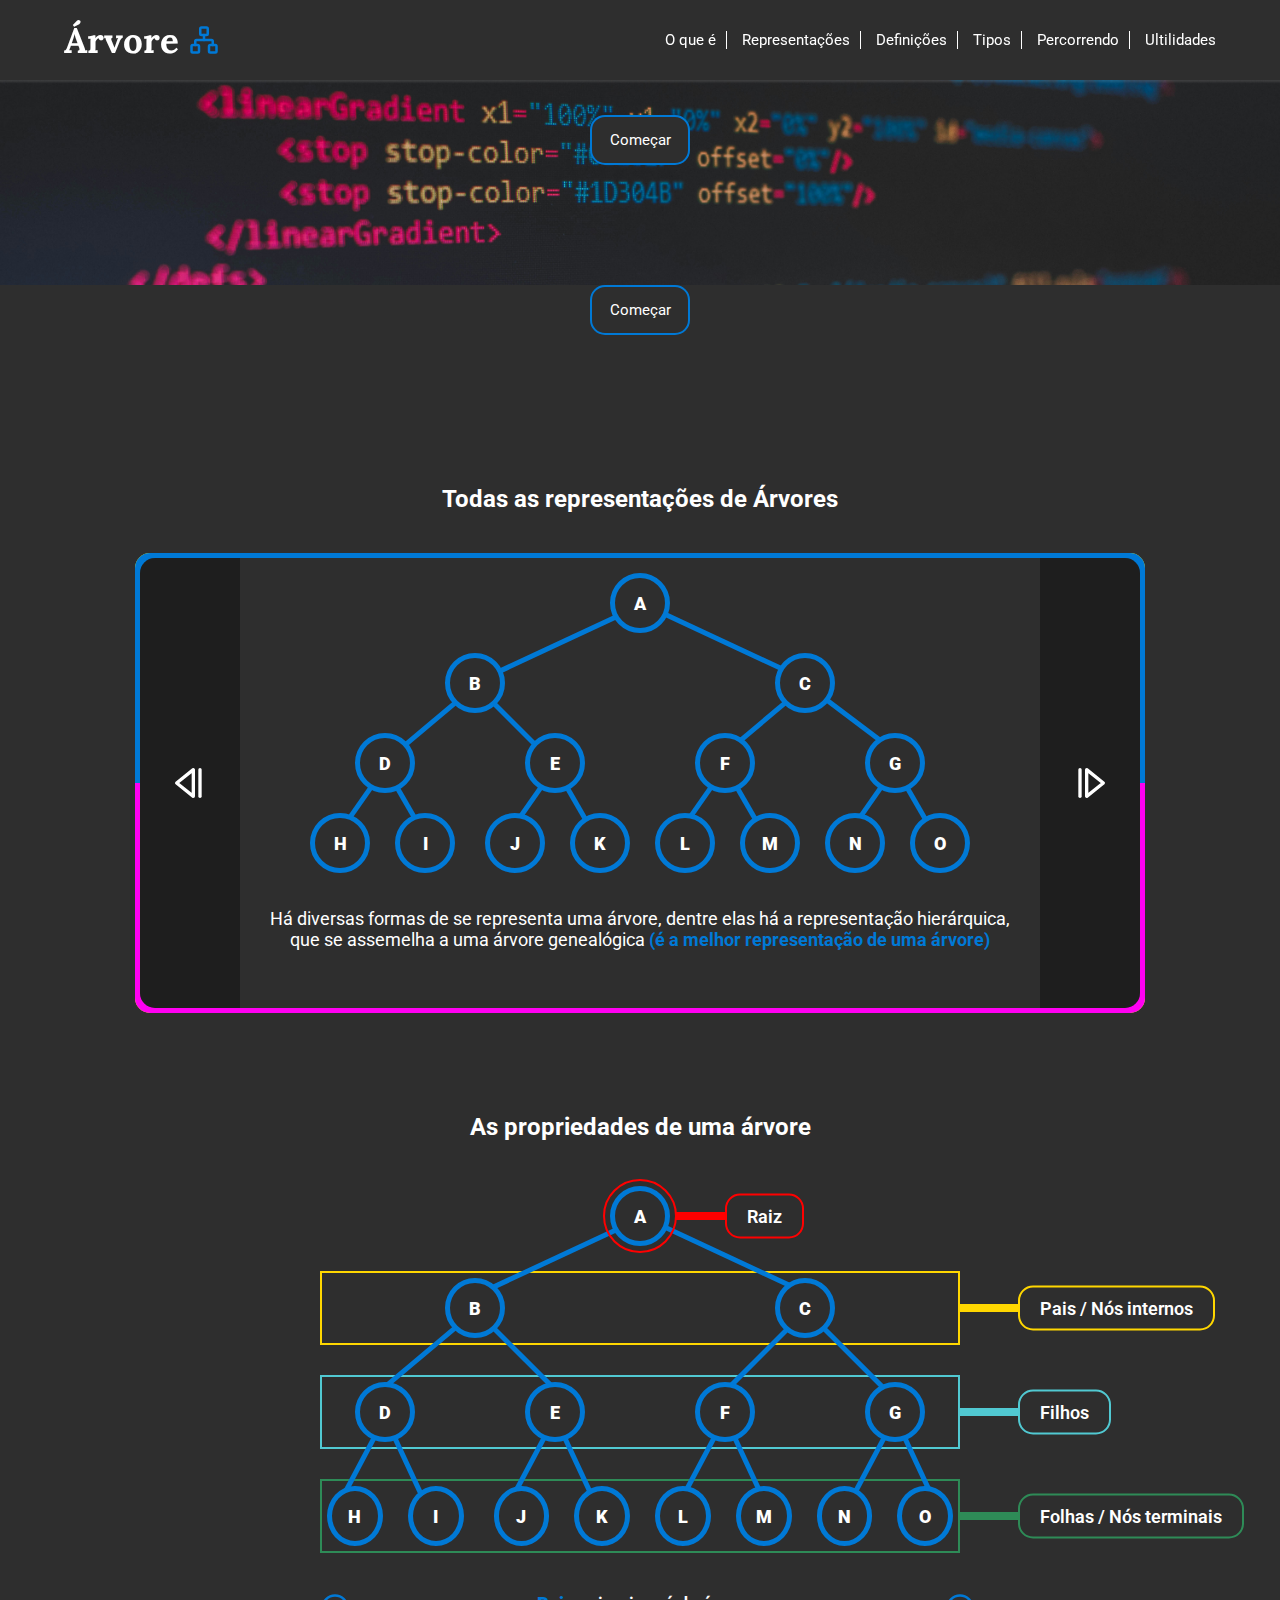
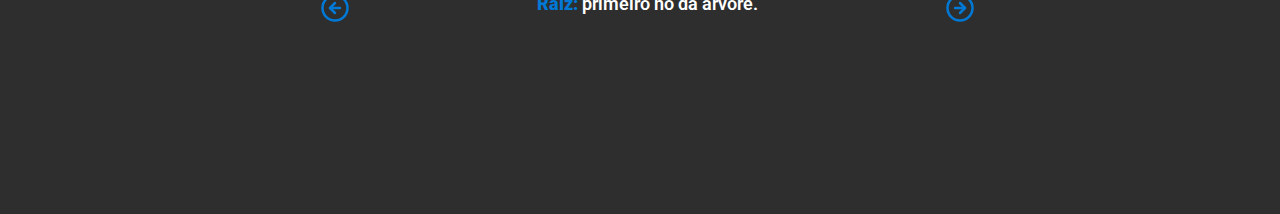
==== Index.html @ 2a87582f "V2" ====
<!DOCTYPE html>
<html lang="pt-br">
<head>
    <meta charset="UTF-8">
    <meta name="viewport" content="width=device-width, initial-scale=1.0">
    <title>Árvores em Estruturas de Dados</title>
    <link href="https://fonts.googleapis.com/css2?family=Lora:wght@400;700&family=Roboto:wght@400;700&display=swap" rel="stylesheet">
    <link rel="preconnect" href="https://fonts.googleapis.com">
    <link rel="preconnect" href="https://fonts.gstatic.com" crossorigin>
    <link href="https://fonts.googleapis.com/css2?family=Lora:ital,wght@0,400..700;1,400..700&family=Open+Sans:ital,wght@0,300..800;1,300..800&family=Roboto:ital,wght@0,100;0,300;0,400;0,500;0,700;0,900&display=swap" rel="stylesheet">
    <link rel="stylesheet" href="styles.css">
</head>
<body>
    <header>
        <section class="container-header">
            
            <div class="container-title">
                <h1>Árvore</h1>
                <svg xmlns="http://www.w3.org/2000/svg" width="30" height="30" viewBox="0 0 24 24" fill="none" stroke="currentColor" stroke-width="2" stroke-linecap="round" stroke-linejoin="round" class="lucide lucide-network"><rect x="16" y="16" width="6" height="6" rx="1"/><rect x="2" y="16" width="6" height="6" rx="1"/><rect x="9" y="2" width="6" height="6" rx="1"/><path d="M5 16v-3a1 1 0 0 1 1-1h12a1 1 0 0 1 1 1v3"/><path d="M12 12V8"/></svg>
            </div>
            <div>
                <nav>
                    <ul>
                        <li class="menu-opt sobre">O que é</li>
                        <li class="menu-opt representacoes">Representações</li>
                        <li class="menu-opt definicoes">Definições</li>
                        <li class="menu-opt tipos">Tipos</li>
                        <li class="menu-opt percorrendo">Percorrendo</li>
                        <li class="menu-opt utilidades">Ultilidades</li>
                    </ul>
                </nav>
            </div>
        </section>
    </header>
    
    <main>
        <section class="section" id="main">
            <div class="container-all" id="main-div">
                <div class="conteiner-title">
                    <h1 id="main-title">Árvores de Estrutura de Dados</h1>
                </div>
                <div class="conteiner-arvore">
                    <div class="c1">
                        <div class="raiz">
                            <span class="background"></span>
                            <p>A</p>
                            <span class="aresta aresta-esquerda" id="rE"></span>
                            <span class="aresta aresta-direita" id="rD"></span>
                        </div>
                    </div>
                    <div class="c2">
                        <div class="arvore2"> 
                            <span class="background"></span>
                            <p>B</p>
                            <span class="aresta2 aresta-esquerda2"></span>
                            <span class="aresta2 aresta-direita2"></span>
                        </div>
                        
                        <div class="arvore3">
                            <span class="background"></span>
                            <p>C</p>
                            <span class="aresta2 aresta-esquerda3"></span>
                            <span class="aresta2 aresta-direita3"></span>
                        </div>
                    </div>
                    <div class="c3">
                        <div class="arvore4"><span class="background"></span><p>D</p></div>
                        <div class="arvore5"><span class="background"></span><p>E</p></div>
                        <div class="arvore6"><span class="background"></span><p>F</p></div>
                        <div class="arvore7"><span class="background"></span><p>G</p></div>
                    </div>
                </div>
                <div class="desc">
                    <svg xmlns="http://www.w3.org/2000/svg" width="32" height="32" viewBox="0 0 24 24" fill="none" stroke="currentColor" stroke-width="2" stroke-linecap="round" stroke-linejoin="round" class="lucide lucide-bug"><path d="m8 2 1.88 1.88"/><path d="M14.12 3.88 16 2"/><path d="M9 7.13v-1a3.003 3.003 0 1 1 6 0v1"/><path d="M12 20c-3.3 0-6-2.7-6-6v-3a4 4 0 0 1 4-4h4a4 4 0 0 1 4 4v3c0 3.3-2.7 6-6 6"/><path d="M12 20v-9"/><path d="M6.53 9C4.6 8.8 3 7.1 3 5"/><path d="M6 13H2"/><path d="M3 21c0-2.1 1.7-3.9 3.8-4"/><path d="M20.97 5c0 2.1-1.6 3.8-3.5 4"/><path d="M22 13h-4"/><path d="M17.2 17c2.1.1 3.8 1.9 3.8 4"/></svg>
                </div>
            </div>

            <div class="container-button" id="cm">
                <button id="comecar-main">Começar</button>
            </div>
        </section>
        
        <section class="section" id="sobre">
            <div class="container-all-sobre" id="div-sobre">
                <div class="container-title-sobre">
                    <h2>O que é uma árvore em estrutura de dados?</h2>
                </div>
                <div class="container-cards">
                    <div class="card-c1">
                         <div class="card">
                           <div class="card-bc"></div>
                            <div class="content"><p>Uma árvore é um conjunto de nós estruturados de maneira hierárquica.</p><svg xmlns="http://www.w3.org/2000/svg" width="30" height="30" viewBox="0 0 24 24" fill="none" stroke="currentColor" stroke-width="2" stroke-linecap="round" stroke-linejoin="round" class="lucide lucide-lightbulb"><path d="M15 14c.2-1 .7-1.7 1.5-2.5 1-.9 1.5-2.2 1.5-3.5A6 6 0 0 0 6 8c0 1 .2 2.2 1.5 3.5.7.7 1.3 1.5 1.5 2.5"/><path d="M9 18h6"/><path d="M10 22h4"/></svg></div>

                        </div>
                    </div>
                    <div class="card-c2">
                        <div class="card">
                            <div class="card-bc"></div>
                            <div class="content" id="card2"><p>Essa estrutura pode ser representada de varias maneiras, como hierarquicamente, por diagrama de venn e outros que veremos a seguir</p><svg xmlns="http://www.w3.org/2000/svg" width="28" height="28" viewBox="0 0 24 24" fill="none" stroke="currentColor" stroke-width="2" stroke-linecap="round" stroke-linejoin="round" class="lucide lucide-palette"><circle cx="13.5" cy="6.5" r=".5" fill="currentColor"/><circle cx="17.5" cy="10.5" r=".5" fill="currentColor"/><circle cx="8.5" cy="7.5" r=".5" fill="currentColor"/><circle cx="6.5" cy="12.5" r=".5" fill="currentColor"/><path d="M12 2C6.5 2 2 6.5 2 12s4.5 10 10 10c.926 0 1.648-.746 1.648-1.688 0-.437-.18-.835-.437-1.125-.29-.289-.438-.652-.438-1.125a1.64 1.64 0 0 1 1.668-1.668h1.996c3.051 0 5.555-2.503 5.555-5.554C21.965 6.012 17.461 2 12 2z"/></svg></div>

                        </div>
                        <div class="card">
                            <div class="card-bc"></div>
                            <div class="content"><p>Uma árvore pode ser de diversos tipos como: AVL, QuadTree e binarias.</p><svg xmlns="http://www.w3.org/2000/svg" width="28" height="28" viewBox="0 0 24 24" fill="none" stroke="currentColor" stroke-width="2" stroke-linecap="round" stroke-linejoin="round" class="lucide lucide-tree-deciduous"><path d="M8 19a4 4 0 0 1-2.24-7.32A3.5 3.5 0 0 1 9 6.03V6a3 3 0 1 1 6 0v.04a3.5 3.5 0 0 1 3.24 5.65A4 4 0 0 1 16 19Z"/><path d="M12 19v3"/></svg></div>

                        </div>
                    </div>
                    <div class="card-c3">
                        <div class="card">
                            <div class="card-bc"></div>
                            <div class="content" id="card3"><p>Essa estrutura pode ser usada em: Aprendizado de máquina, em índices de banco de dados e em sistemas de decisão</p><svg xmlns="http://www.w3.org/2000/svg" width="24" height="24" viewBox="0 0 24 24" fill="none" stroke="currentColor" stroke-width="2" stroke-linecap="round" stroke-linejoin="round" class="lucide lucide-bot"><path d="M12 8V4H8"/><rect width="16" height="12" x="4" y="8" rx="2"/><path d="M2 14h2"/><path d="M20 14h2"/><path d="M15 13v2"/><path d="M9 13v2"/></svg></div>
                        </div>
                        <div class="card">
                            <div class="card-bc"></div>
                            <div class="content" id="card4"><p>É formada por nós que são denominados de formas diferentes de acordo com a sua posição na árvore.</p><svg xmlns="http://www.w3.org/2000/svg" width="24" height="24" viewBox="0 0 24 24" fill="none" stroke="currentColor" stroke-width="2" stroke-linecap="round" stroke-linejoin="round" class="lucide lucide-database"><ellipse cx="12" cy="5" rx="9" ry="3"/><path d="M3 5V19A9 3 0 0 0 21 19V5"/><path d="M3 12A9 3 0 0 0 21 12"/></svg></div>
                        </div>
                    </div>
                </div>
            </div>
            <div class="container-button" id="cs">
                <button id="comecar-sobre">Começar</button>
            </div>
        </section>
    </main>

    <section class="section" id="representacoes">
        <div class="container-all-representacoes">
            <div class="container-title-representacoes">
                <h2>Todas as representações de Árvores</h2>
            </div>
            <div class="container-content-representacoes">

                <div class="border-container-carrocel"></div>
                <div class="container-carrocel">
                    <div class="arrow arrow-esquerda">
                        <svg xmlns="http://www.w3.org/2000/svg" width="40" height="40" viewBox="0 0 24 24" fill="none" stroke="currentColor" stroke-width="2" stroke-linecap="round" stroke-linejoin="round" class="lucide lucide-step-back"><line x1="18" x2="18" y1="20" y2="4"/><polygon points="14,20 4,12 14,4"/></svg>
                    </div>
                    <div class="carrocel">
                        <div class="img" id="representacao-arvore">
                            
                            <div class="column-c1">
                                <div class="no">
                                    <div class="background"></div>
                                    <p>A</p>
                                    <span class="aresta aresta-direita column-aresta"></span>
                                    <span class="aresta aresta-esquerda column-aresta"></span>
                                </div>
                            </div>
                            <div class="column-c2">
                                <div class="no">
                                    <div class="background"></div>
                                    <p>B</p>
                                    <span class="aresta aresta-direita column-aresta"></span>
                                    <span class="aresta aresta-esquerda column-aresta"></span>
                                </div>
                                <div class="no">
                                    <div class="background"></div>
                                    <p>C</p>
                                    <span class="aresta aresta-direita column-aresta"></span>
                                    <span class="aresta aresta-esquerda column-aresta"></span>
                                </div>
                            </div>
                            <div class="column-c3">
                                <div class="no">
                                    <div class="background"></div>
                                    <p>D</p>
                                    <span class="aresta aresta-direita column-aresta"></span>
                                    <span class="aresta aresta-esquerda column-aresta"></span>
                                </div>
                                <div class="no">
                                    <div class="background"></div>
                                    <p>E</p>
                                    <span class="aresta aresta-direita column-aresta"></span>
                                    <span class="aresta aresta-esquerda column-aresta"></span>
                                </div>
                                <div class="no">
                                    <div class="background"></div>
                                    <p>F</p>
                                    <span class="aresta aresta-direita column-aresta"></span>
                                    <span class="aresta aresta-esquerda column-aresta"></span>
                                </div>
                                <div class="no">
                                    <div class="background"></div>
                                    <p>G</p>
                                    <span class="aresta aresta-direita column-aresta"></span>
                                    <span class="aresta aresta-esquerda column-aresta"></span>
                                </div>
                            </div>
                            <div class="column-c4">
                                <div class="no">
                                    <div class="background"></div>
                                    <p>H</p>
                                </div>
                                <div class="no">
                                    <div class="background"></div>
                                    <p>I</p>
                                </div>
                                <div class="no">
                                    <div class="background"></div>
                                    <p>J</p>
                                </div>
                                <div class="no">
                                    <div class="background"></div>
                                    <p>K</p>
                                </div>
                                <div class="no">
                                    <div class="background"></div>
                                    <p>L</p>
                                </div>
                                <div class="no">
                                    <div class="background"></div>
                                    <p>M</p>
                                </div>
                                <div class="no">
                                    <div class="background"></div>
                                    <p>N</p>
                                </div>
                                <div class="no">
                                    <div class="background"></div>
                                    <p>O</p>
                                </div>
                            </div>

                            <div class="desc-representacao">
                                <p>Há diversas formas de se representa uma árvore, dentre elas há a representação hierárquica, que se assemelha a uma árvore genealógica <strong>(é a melhor representação de uma árvore)</strong></p>
                            </div>

                        </div>
                        <div class="img">

                            <div class="container-representacao-venn">
                                <div class="conjunto-a conjunto">
                                    <p>A</p>
                                    <div class="conjunto-b conjunto">
                                        <p>B</p>
                                        <div class="conjunto-d conjunto">
                                            <p>D</p>
                                        </div>
                                    </div>
                                    <div class="conjunto-c conjunto">
                                        <p>C</p>
                                        <div class="conjunto-e conjunto">
                                            <p>E</p>
                                        </div>
                                    </div>
                                </div>

                            </div>

                            <div class="desc-representacao">
                                <p>Temos também a forma de representar usando conjuntos pelo diagrama de venn <strong>(Cada subárvore é dada como um conjunto)</strong></p>
                            </div>
                        </div>
                        <div class="img">

                            <div class="representacao-numerica-parentesis">
                                <div class="parentesis"><p>(A (B (D ( ) E ( ) ) ) C ( F ( ) ) )</p></div>
                                <div class="numerica"><p>A 2 B 2 D 0 E 0 C 1 F 0</p></div>
                            </div>
                            <div class="desc-representacao">
                                <p>A forma de representação com e sem parêntesis <strong>(Parêntesis vazios representam um nó vazio)</strong></p>
                            </div>
                        </div>
                    </div>
                    <div class="arrow arrow-direita">
                        <svg xmlns="http://www.w3.org/2000/svg" width="40" height="40" viewBox="0 0 24 24" fill="none" stroke="currentColor" stroke-width="2" stroke-linecap="round" stroke-linejoin="round" class="lucide lucide-step-forward"><line x1="6" x2="6" y1="4" y2="20"/><polygon points="10,4 20,12 10,20"/></svg>
                    </div>
                </div>
            </div>
            </div>
    </section>

    <section class="section" id="definicoes">
        <div class="container-all-definicoes">
            <div class="container-title-definicoes">
                <h2>As propriedades de uma árvore</h2>
            </div>
            <div class="container-content-definicoes">
                <div class="arvore-tipos-nos">
                    <div class="column-c1">
                        <div class="no">
                            <div class="background"></div>
                            <p>A</p>
                            <span class="aresta aresta-direita column-aresta"></span>
                            <span class="aresta aresta-esquerda column-aresta"></span>
                            <span class="traco-tipo traco-raiz"></span>
                            <span class="tipo raizTipo"><p>Raiz</p></span>
                        </div>
                    </div>
                    <div class="column-c2">
                        <div class="no">
                            <div class="background"></div>
                            <p>B</p>
                            <span class="aresta aresta-direita column-aresta"></span>
                            <span class="aresta aresta-esquerda column-aresta"></span>
                        </div>
                        <div class="no">
                            <div class="background"></div>
                            <p>C</p>
                            <span class="aresta aresta-direita column-aresta"></span>
                            <span class="aresta aresta-esquerda column-aresta"></span>
                        </div>
                        <span class="traco-tipo traco-pais"></span>
                        <span class="tipo paisTipo"><p>Pais / Nós internos</p></span>
                    </div>
                    <div class="column-c3">
                        <div class="no">
                            <div class="background"></div>
                            <p>D</p>
                            <span class="aresta aresta-direita column-aresta"></span>
                            <span class="aresta aresta-esquerda column-aresta"></span>
                        </div>
                        <div class="no">
                            <div class="background"></div>
                            <p>E</p>
                            <span class="aresta aresta-direita column-aresta"></span>
                            <span class="aresta aresta-esquerda column-aresta"></span>
                        </div>
                        <div class="no">
                            <div class="background"></div>
                            <p>F</p>
                            <span class="aresta aresta-direita column-aresta"></span>
                            <span class="aresta aresta-esquerda column-aresta"></span>
                        </div>
                        <div class="no">
                            <div class="background"></div>
                            <p>G</p>
                            <span class="aresta aresta-direita column-aresta"></span>
                            <span class="aresta aresta-esquerda column-aresta"></span>
                        </div>
                        <span class="traco-tipo traco-filhos"></span>
                        <span class="tipo filhosTipo"><p>Filhos</p></span>
                    </div>
                    <div class="column-c4">
                        <div class="no">
                            <div class="background"></div>
                            <p>H</p>
                        </div>
                        <div class="no">
                            <div class="background"></div>
                            <p>I</p>
                        </div>
                        <div class="no">
                            <div class="background"></div>
                            <p>J</p>
                        </div>
                        <div class="no">
                            <div class="background"></div>
                            <p>K</p>
                        </div>
                        <div class="no">
                            <div class="background"></div>
                            <p>L</p>
                        </div>
                        <div class="no">
                            <div class="background"></div>
                            <p>M</p>
                        </div>
                        <div class="no">
                            <div class="background"></div>
                            <p>N</p>
                        </div>
                        <div class="no">
                            <div class="background"></div>
                            <p>O</p>
                        </div>
                        <span class="traco-tipo traco-folhas"></span>
                        <span class="tipo folhasTipo"><p>Folhas / Nós terminais</p></span>
                    </div>
                    <div class="desc-tipos">
                        <span class="arrowTextos arrow-carrocel-textos-esquerda">
                             <svg xmlns="http://www.w3.org/2000/svg" width="30" height="30" viewBox="0 0 24 24" fill="none" stroke="currentColor" stroke-width="2" stroke-linecap="round" stroke-linejoin="round" class="lucide lucide-circle-arrow-left"><circle cx="12" cy="12" r="10"/><path d="M16 12H8"/><path d="m12 8-4 4 4 4"/></svg>
                        </span>
                        
                        <div class="carrocel-textos">
                            <div class="desc-texto-tipo"><p><strong>Raiz:</strong> primeiro nó da árvore.</p></div>
                            <div class="desc-texto-tipo"><p>teste2</p></div>
                            <div class="desc-texto-tipo"><p>teste3</p></div>
                        </div>
                        <span class="arrowTextos arrow-carrocel-textos-direita">
                            <svg xmlns="http://www.w3.org/2000/svg" width="30" height="30" viewBox="0 0 24 24" fill="none" stroke="currentColor" stroke-width="2" stroke-linecap="round" stroke-linejoin="round" class="lucide lucide-circle-arrow-right"><circle cx="12" cy="12" r="10"/><path d="M8 12h8"/><path d="m12 16 4-4-4-4"/></svg>
                        </span>
                    </div>
                </div>
            </div>
        </div>
    </section>

    <script>

        let arrowsText = document.querySelectorAll('.arrowTextos');

        let contT = 0;

        arrowsText[0].addEventListener('click' , () => {
            let texto = document.querySelector('.desc-texto-tipo')
            contT = contT - 655
            if(contT < 0){
                contT = 1310
            }
            texto.style.marginLeft = `-${contT}px` 
        })

        arrowsText[1].addEventListener('click', () => {
            let texto = document.querySelector('.desc-texto-tipo')
            contT = contT + 655
            if(contT >= 1965){
                contT = 0
            }
            texto.style.marginLeft = `-${contT}px` 
        })


        let arrows = document.querySelectorAll('.arrow')

        cont = 0;
        arrows[1].addEventListener('click' , () => {
            let img = document.querySelector('.img')
            cont = cont + 1000
            if(cont >= 3000){
                cont = 0
            }
            img.style.marginLeft = `-${cont}px` 
        })

        arrows[0].addEventListener('click' , () => {
            let img = document.querySelector('.img')
            cont = cont - 1000
            if(cont < 0){
                cont = 2000
            }
            img.style.marginLeft = `-${cont}px` 
        })



        let btnMain = document.getElementById('comecar-main')
        btnMain.addEventListener('click', () =>{
            animaçãoTituloSobre()
            let sectionMain = document.getElementById('main-div');
            sectionMain.style.display = 'flex'
            
            let containerBtn = document.getElementById('cm');
            containerBtn.style.display = 'none'
        });

        let btnSobre = document.getElementById('comecar-sobre')
        btnSobre.addEventListener('click', () =>{
            scrollAnimacao('sobre')
            let sectionSobre = document.getElementById('div-sobre');
            sectionSobre.style.display = 'flex'
            let containerBtn = document.getElementById('cs');
            containerBtn.style.display = 'none'
        });


                //Animação Scroll
        const menuopt = document.querySelectorAll('.menu-opt')
        menuopt.forEach((item) => {
            item.addEventListener('click', (event) => {
                scrollAnimacao(item.classList[1])
            });
        });
        //Animação Scroll


        //FuncaoScroll
        function scrollAnimacao(item){
            let id = item
            const section = document.getElementById(id)
            console.log(section)
            let to = section.offsetTop - 100
            
            let scrollPositionA = window.scrollY;
            let scrollPositionB = scrollPositionA

            let scrollanimado = setInterval(() => {
                
                if(scrollPositionB < to){
                    if(scrollPositionA == to || scrollPositionA > to){
                        clearInterval(scrollanimado)
                    }
                    scrollPositionA+= 8
                    window.scroll(scrollPositionB, scrollPositionA)
                
                } else if(scrollPositionB > to){

                    if(scrollPositionA == to || scrollPositionA < to){
                        clearInterval(scrollanimado)
                    }
                    scrollPositionA-= 10
                    window.scroll(scrollPositionB, scrollPositionA)
                
                }
                
            }, 1)
        }


        const tituloSobre = document.getElementById('main-title')
        console.log(tituloSobre)
        
        function animaçãoTituloSobre() {
            setTimeout(() => {
                tituloSobre.style.opacity = '1';
                let letras = tituloSobre.textContent.split(''); 
                tituloSobre.textContent = ''; 
                let cont = 0;
                letras.forEach((letra, index) => {
                    let span = document.createElement('span');
                    span.textContent = letra; 
                    span.classList.add('tituloLetra');
                    span.style.animationDelay = `${index * 0.1}s`; 
                    tituloSobre.appendChild(span);
                    if (cont == 7 || cont == 9 || cont == 20 || cont == 22) {
                        let espaco = document.createElement('span');
                        espaco.textContent = ' ';
                        tituloSobre.appendChild(espaco); 
                    } 
                    cont++;
                }); 
            }, 400);
        }


    </script>
</body>
</html>
---- styles.css ----
:root {
    --cor-principal: #4CAF50; /* Verde Folha */
    --principal: #0079D6; /* Cinza Tronco */
    --secundario: #8B4513; /* Marrom Madeira */
    --texto-principal: #FFFFFF; /* Branco */
    --texto-secundario: #BFBFBF; /* Cinza Claro */
    --link-botao-primario: #28a745; /* Verde Folha */
    --link-botao-secundario: #FFD700; /* Amarelo Dourado */
    --realce: #FFD700; /* Amarelo Dourado */
    --bordas-linhas: #2E8B57; /* Verde Musgo */
    --titulo: 'Lora', 'sans-serif';
    --conteudo: 'Roboto', 'sans-serif';
    --main: #2E2E2E; /* Cinza Tronco */
}

* {
    margin: 0;
    padding: 0;
    font-family: var(--conteudo);
}
body {
    background-color: var(--main);
    color: var(--texto-principal);
    font-family: 'Roboto', sans-serif;
}
header {
    display: flex;
    justify-content: center;
    width: 100%;
    position: fixed;
    top: 0px;
    background-color: var(--main);
    box-shadow: 0px 0px 2px 2px rgba(255, 255, 255, 0.123);
    z-index: 999999;
}
.container-header {
    width: 90%;
    height: 80px;
    display: flex;
    justify-content: space-between;
    align-items: center;
}
.container-header div h1 {
    font-family: var(--titulo);
    font-size: 35px;
}
.container-title svg {
    color: var(--principal);
}
.container-title {
    display: flex;
    flex-direction: row;
    align-items: center;
    gap: 10px;
}
nav ul li {
    padding-right: 10px;
    border-right: 1px solid #FFFFFF;
    cursor: pointer;
}
nav ul li:nth-last-child(1) {
    padding-right: 0px;
    border-right: 0px solid #FFFFFF;
}
ul {
    list-style: none;
    display: flex;
    gap: 15px;
    font-size: 15px;
}
main {
    width: calc(100%);
    margin-top: 80px;
    background-color: var(--main);
}
.section {
    width: 100%;
    display: flex;
    justify-content: center;
    align-items: center;
    gap: 20px;
    flex-direction: column;
}

#main{
    padding: 35px 0px 120px 0px;
    background-image: url('images/bcfoto.jpg');
    background-repeat: no-repeat;
    background-position: center center;
    background-size: 100%;
    background-attachment: fixed;
}

.container-button{
    display: flex;
    justify-content: center;
    align-items: center;
}

.container-button button{
    width: 100px;
    height: 50px;
    border-radius: 15px;
    background-color: var(--main);
    color: var(--texto-principal);
    outline: 0 0 0 0;
    border: 2px solid var(--principal);
    font-size: 15px;
    cursor: pointer;
}


.container-all{
    display: none;
    flex-direction: column;
    background-color: var(--main);
    border-radius: 15px;
    padding: 20px;
    overflow: hidden;
}
.conteiner-title {
    border-bottom: 2px solid var(--texto-principal);
    overflow: hidden;
}
.conteiner-title h1 {
    font-family: var(--titulo);
    color: var(--texto-principal);   
    opacity: 0;
    font-size: 37px;
}
.conteiner-arvore {
    display: flex;
    position: relative;
    flex-direction: column;
    width: 100%;
    height: 250px;
    padding: 20px 0px 20px 0px;
    gap: 30px;
    overflow: hidden;
}
.conteiner-arvore div div {
    opacity: 0;
    display: flex;
    justify-content: center;
    align-items: center;
    width: 50px;
    height: 50px;
    border-radius: 50%;
    position: relative;
    z-index: 100;
}
.conteiner-arvore div div p {
    z-index: 10;
    font-size: 20px;
    font-weight: 800;
    font-family: var(--conteudo);
}
.background {
    display: block;
    position: absolute;
    width: 100%;
    height: 100%;
    border-radius: 50%;
    background-color: var(--main);
}
.raiz .background {
    border: 5px solid var(--secundario);
}
.raiz .aresta-esquerda {
    background-image: linear-gradient(to bottom, var(--secundario), #ca6721);
} 
.raiz .aresta-direita {
    background-image: linear-gradient(to bottom, var(--secundario), #ca6721);
} 
.arvore2 .background {
    border: 5px solid #ca6721;
}
.arvore2 .aresta-direita2 {
    background-image: linear-gradient(to bottom, #ca6721, var(--cor-principal));
} 
.arvore2 .aresta-esquerda2 {
    background-image: linear-gradient(to bottom, #ca6721, var(--cor-principal));
}
.arvore3 .background {
    border: 5px solid #ca6721;
}
.arvore3 .aresta-direita3 {
    background-image: linear-gradient(to bottom, #ca6721, var(--cor-principal));
} 
.arvore3 .aresta-esquerda3 {
    background-image: linear-gradient(to bottom, #ca6721, var(--cor-principal));
}
.arvore4 .background {
    border: 5px solid var(--cor-principal);
}
.arvore5 .background {
    border: 5px solid var(--cor-principal);
}
.arvore6 .background {
    border: 5px solid var(--cor-principal);
}
.arvore7 .background {
    border: 5px solid var(--cor-principal);
}
.aresta {
    opacity: 0;
    display: block;
    position: absolute;
    width: 5px;
    height: 150px;    
    top: 0%;
    z-index: -1;
}
.aresta-esquerda {
    left: 50%;
}
.aresta-direita {
    right: 50%;
}
.aresta2 {
    opacity: 0;
    display: block;
    position: absolute;
    width: 5px;
    height: 130px;
    top: 0%;
    z-index: -1;
}
.aresta-esquerda2 {
    left: 50%;
}
.aresta-direita2 {
    right: 50%;
}
.aresta-esquerda3 {
    left: 50%;
    transform: rotate(-110deg);
}
.aresta-direita3 {
    right: 50%;
    transform: rotate(110deg);
}
.c1 {
    width: 100%;
    display: flex;
    justify-content: center;
}
.c2 {
    width: 100%;
    display: flex;
    justify-content: center;
    gap: 160px;
    margin-bottom: 30px;
}
.c3 {
    width: 100%;
    display: flex;
    justify-content: center;
    gap: 50px;
}
@keyframes aparecendo {
    0% {
        opacity: 0;
        transform: translateY(-100px);
    }
    100% {
        opacity: 1;
        transform: translateY(0px);
    }
}

@keyframes aparecendoBaixo {
    0% {
        opacity: 0;
        transform: translateY(100px);
    }
    100% {
        opacity: 1;
        transform: translateY(0px);
    }
}


@keyframes aparecendo2 {
    0% {
        opacity: 0;
    }
    100% {
        opacity: 1;
    }
}

@keyframes traco1 {
    from {
        opacity: 1;
        transform: rotate(45deg) scaleY(0);
    }
    to {
        opacity: 1;
        transform: rotate(45deg) scaleY(1);
    }
}
@keyframes traco2 {
    from {
        opacity: 1;
        transform: rotate(-45deg) scaleY(0);
    }
    to {
        opacity: 1;
        transform: rotate(-45deg) scaleY(1);
    }
}

@keyframes traco3 {
    from {
        opacity: 1;
        transform: rotate(25deg) scaleY(0);
    }
    to {
        opacity: 1;
        transform: rotate(25deg) scaleY(1);
    }
}
@keyframes traco4 {
    from {
        opacity: 1;
        transform: rotate(-25deg) scaleY(0);
    }
    to {
        opacity: 1;
        transform: rotate(-25deg) scaleY(1);
    }
}



.raiz {
    animation: aparecendo 2s 3s 1 forwards;
}
.aresta-esquerda {
    transform-origin: top left;
    animation: traco1 2s 4s 1 forwards ease-in-out;
}
.aresta-direita {
    transform-origin: top left;
    animation: traco2 2s 4s 1 forwards ease-in-out;
}

.arvore2 {
    animation: aparecendo2 2s 6s 1 forwards;
}

.arvore3{
    animation: aparecendo2 2s 6s 1 forwards;
}   

.arvore4{
    animation: aparecendo2 2s 8.5s 1 forwards;
}

.arvore5{
    animation: aparecendo2 2s 8.5s 1 forwards;
}

.arvore6{
    animation: aparecendo2 2s 8.5s 1 forwards;
}

.arvore7{
    animation: aparecendo2 2s 8.5s 1 forwards;
}
.aresta-esquerda2 {
    transform-origin: top left;
    animation: traco3 2s 6.5s 1 forwards ease-in-out;
}
.aresta-direita2 {
    transform-origin: top left;
    animation: traco4 2s 6.5s 1 forwards ease-in-out;
}

.aresta-esquerda3 {
    transform-origin: top left;
    animation: traco3 2s 6.5s 1 forwards ease-in-out;
}
.aresta-direita3 {
    transform-origin: top left;
    animation: traco4 2s 6.5s 1 forwards ease-in-out;
}


.desc{
    display: flex;
    width: 100%;
    justify-content: center;
}

.desc svg{
    opacity: 0;
    animation: aparecendoBaixo 2s 9s 1 forwards ease-in-out;
}



.container-all-sobre{
    display: none;
    justify-content: center;
    flex-direction: column;
    padding: 35px 0px 20px 0px;
    width: 80%;
    margin: auto;
}

.container-title-sobre{
    display: flex;
    justify-content: center;
    margin-bottom: 45px;
}

.container-cards{
    display: flex;
    width: 100%;
    flex-direction: column;
}

.card-c1{
    display: flex;
    justify-content: center;
    margin-bottom: 50px;
}

.card-c2{
    display: flex;
    justify-content: center;
    flex-direction: row;
    margin-bottom: 50px;
    gap: 100px;
}

.card-c3{
    display: flex;
    justify-content: space-around;
    flex-direction: row;
}

.card{
    position: relative;
    width: 250px;
    height: 150px;
    padding: 5px;
    border-radius: 15px;
    background-color: #FFD700;
    overflow: hidden;
}

.content{
    display: flex;
    justify-content: center;
    align-items: center;
    flex-direction: column;
    position: relative;
    width: 100%;
    background-color: var(--main);
    border-radius: 15px;
    margin: auto;
    height: 100%;
    z-index: 3;
}

.content p{
    text-align: center;
}

.content svg{
    margin-top: 20px;
}

.card-bc{
    position: absolute;
    top: -50%;
    left: -50%;
    width: 200%;
    height: 200%;
    z-index: 1;
    background-image: linear-gradient(to bottom, var(--principal) 50%, #ff00f2 50%);
    animation: bcAnimation 4s infinite forwards linear;
    transform-origin: center;
}

#card2 svg{
    margin-top: 5px;
}

#card3 svg{
    margin-top: 5px;
}

#card4 svg{
    margin-top: 10px;
}

@keyframes bcAnimation {
    0%{
        transform: rotate(0deg);
    }

    100%{
        transform: rotate(360deg);
    }
}

.tituloLetra {
    display: inline-block;
    transform: translateY(100%);
    animation: animaçãoLetraTitulo 0.5s forwards;
    font-size: 40px;
}


@keyframes animaçãoLetraTitulo {
    to {
      transform: translateY(0);
    }
  }

.letra {
    display: inline-block;
    transform: translate(0%, -100%);
    opacity: 0;
    animation: appearUp 0.5s forwards;
  }
  
  @keyframes appearUp {
    to {
      opacity: 1;
      transform: translate(0%, 0%);
    }
  }

.card-c1 .card{
    opacity: 0;
    transform: translate(-100%);
    animation: appearUp 1s 1s 1 forwards;
}

.card-c2 .card:nth-child(1){
    opacity: 0;
    transform: translate(-100%);
    animation: appearUp 1s 2s 1 forwards;
}

.card-c2 .card:nth-child(2){
    opacity: 0;
    transform: translate(-100%);
    animation: appearUp 1s 3s 1 forwards;
}

.card-c3 .card:nth-child(1){
    opacity: 0;
    transform: translate(-100%);
    animation: appearUp 1s 4s 1 forwards;
}

.card-c3 .card:nth-child(2){
    opacity: 0;
    transform: translate(-100%);
    animation: appearUp 1s 5s 1 forwards;
}

#representacoes{
    padding-top: 150px;
}

.container-title-representacoes{
    display: flex;
    justify-content: center;
}

.container-all-representacoes{
    display: flex;
    justify-content: center;
    align-items: center;
    flex-direction: column;
    gap: 40px;
    width: 100%;
}

.container-content-representacoes{
    position: relative;
    display: flex;
    width: 1000px;
    height: 450px;
    padding: 5px;
    background-color: yellow;
    overflow: hidden;
    border-radius: 15px;
}

.border-container-carrocel{
    position: absolute;
    top: -150%;
    left: -50%;
    width: 200%;
    height: 400%;
    z-index: 0;
    background-image: linear-gradient(to bottom, var(--principal) 50%, #ff00f2 50%);
    animation: bcAnimation 4s infinite forwards linear;
    transform-origin: center;   
}

.container-carrocel{
    padding: 0px;
    position: relative;
    width: 1000px;
    border-radius: 15px;
    overflow: hidden;
}

.carrocel{
    width: 300%;
    display: flex;
    flex-direction: row;
}

.arrow{
    width: 100px;
    display: flex;
    align-items: center;
    justify-content: center;
    height: 100%;
    position: absolute;
    cursor: pointer;
    background-color: rgba(0, 0, 0, 0.329);
}

.arrow-direita{
    top: 50%;
    left: 100%;
    transform: translate(-100%, -50%);
}

.arrow-esquerda{
    top: 50%;
    right: 100%;
    transform: translate(100%, -50%);
}

.img{
    display: flex;
    flex-direction: column;
    width: 1000px;
    height: 450px;
    background-color: var(--main);
    transition: all 1s;
}

.column-c1{
    display: flex;
    justify-content: center;
    margin: 20px 0px 30px 0px;
}

.column-c2{
    display: flex;
    justify-content: center;
    gap: 280px;
    margin-bottom: 30px;
}

.column-c3{
    display: flex;
    justify-content: center;
    gap: 120px;
    margin-bottom: 30px;
}

.column-c4{
    display: flex;
    justify-content: center;
    gap: 35px;
}

.no{
    position: relative;
    display: flex;
    justify-content: center;
    align-items: center;
    width: 50px;
    height: 50px;
    border-radius: 50%;
    background-color: var(--main);
    z-index: 3;
}

.no p{
    font-size: 18px;
    font-family: var(--texto-principal);
    font-weight: 900;
    z-index: 4;
}

.no .background{
    border: 5px solid var(--principal);
}

.column-c4 .no:nth-child(3){
    margin-left: 5px;
}



.column-aresta{
    top: 50%;
    animation: none;
    opacity: 1;
    height: 200px;
    background-color: var(--principal);
    z-index: -1;
}
.aresta-esquerda.column-aresta{
    left: 50%;
    transform: rotate(65deg);
    
}
.aresta-direita.column-aresta{
    right: 50%;
    transform: rotate(-65deg);
}


.column-c2 .column-aresta{
    height: 120px;
}
.column-c2 .aresta-esquerda.column-aresta{
    transform: rotate(50deg);
    
}
.column-c2 .aresta-direita.column-aresta{
    transform: rotate(-45deg);
}


.column-c2 .no:nth-child(2)  .aresta-direita.column-aresta{
    transform: rotate(-53deg);
}


.column-c3 .column-aresta{
    height: 100px;
}
.column-c3 .aresta-esquerda.column-aresta{
    transform: rotate(35deg);
    
}
.column-c3 .aresta-direita.column-aresta{
    transform: rotate(-30deg);
}

.desc-representacao{
    display: flex;
    justify-content: center;
    margin-top: 40px;
}

.desc-representacao p {
    width: 75%; 
    text-align: center;
    font-size: 18px;
}
.desc-representacao p strong{
    color: var(--principal);
}


.container-representacao-venn{
    display: flex;
    justify-content: center;
    width: 100%;
}

.conjunto{
    display: flex;
    justify-content: start;
    align-items: center;
    border: 2px solid var(--principal);
    border-radius: 50%;
}

.conjunto-a{
    width: 500px;
    height: 300px;
    margin-top: 30px;
}

.conjunto-a p{
    margin-left: 20px;
    font-size: 25px;
    font-weight: 900;
}

.conjunto-b{
    margin-left: 20px;
    width: 250px;
    height: 150px;
}


.conjunto-c{
    margin-left: 10px;
    margin-right: 20px;
    width: 200px;
    height: 100px;
  
}


.conjunto-d{
   margin-left: 20px;
   margin-right: 20px;
   width: 200px;
   height: 100px;
}

.conjunto-e{
    margin-left: 20px;
    margin-right: 20px;
    width: 80px;
    height: 50px;
}

.representacao-numerica-parentesis{
    display: flex;
    height: 300px;
    flex-direction: column;
    gap: 30px;
    justify-content: center;
    align-items: center;
}

.representacao-numerica-parentesis p{
    font-size: 30px;
    font-family: var(--titulo);
    font-weight: 900;
}

#definicoes{
    margin-top: 100px;
}

.container-all-definicoes{
    width: 100%;
    display: flex;
    flex-direction: column;
    justify-content: center;
    gap: 30px;
}

.container-title-definicoes{
    display: flex;
    justify-content: center;
}

.container-title-definicoes h2{
    text-align: center;
}

.container-content-definicoes{
    width: 100%;
}


.arvore-tipos-nos{
    width: 50%;
    margin: auto;
}



.container-all-definicoes .column-c1 .no{
    outline: 2px solid red;
    outline-offset: 10px;
}

.traco-tipo{
    display: block;
    position: absolute;
    z-index: 9999;
    left: 100%;
    top: 50%;
    transform: translate(0, -50%);
    background-color: var(--realce);
    width: 60px;
    height: 8px;
}   

.traco-raiz{
    width: 50px;
    background-color: red;
    left: calc(200% + 10px);
    transform: translate(-100%, -50%);
}

.tipo{
    top: 50%;
    left: calc(100% + 60px);
    transform: translate(0%, -50%);
    position: absolute;
    background-color: var(--main);
    color: white;
    border: 2px solid;
    padding: 10px 20px;
    border-radius: 15px;
}

.tipo p{
    font-size: 18px;
    font-weight:600;
    text-wrap: nowrap;
}

.raizTipo{
    left: calc(200% + 10px);
    border-color: red;
}


.container-all-definicoes .column-c2{
    position: relative;
    border: 2px solid var(--realce);
    padding: 10px;
}

.traco-pais{
    background-color: var(--realce);
}

.paisTipo{
    border-color: var(--realce);
}

.filhosTipo{
    border-color: #51C9D2;
}

.traco-filhos{
    background-color: #51C9D2;
}


.container-all-definicoes .column-c3{
    position: relative;
    border: 2px solid #51C9D2;
    padding: 10px;
}


.container-all-definicoes .column-c4{
    position: relative;
    border: 2px solid var(--bordas-linhas);
    padding: 10px;
}

.traco-folhas{
    background-color: var(--bordas-linhas);
}

.folhasTipo{
    border-color: var(--bordas-linhas);
}   

.container-all-definicoes .column-c2 .no:nth-child(2) .aresta-direita{
    transform: rotate(-45deg);
}

.container-all-definicoes .column-c2 .no:nth-child(2) .aresta-esquerda{
    transform: rotate(45deg);
}

.container-all-definicoes .column-c3 .no .aresta-direita{
    transform: rotate(-25deg);
}

.container-all-definicoes .column-c3 .no .aresta-esquerda{
    transform: rotate(28deg);
}

.desc-tipos{
    position: relative;
    width: 655px;
    margin: auto;
    margin-top: 40px;
    overflow: hidden;
}

.carrocel-textos{
    position: relative;
    width: 1965px;
    display: flex;
    flex-direction: row;
}

.desc-tipos .carrocel-textos div{
    width: 655px;
    margin-bottom: 200px;
    transition: 1s all;
}

.desc-tipos .carrocel-textos div p{
    font-size: 18px;
    font-weight: 600;
    text-align: center;
}


strong{
    color: var(--principal);
}

.arrowTextos{
    position: absolute;
    display: block;
    top: 0px;
    color: var(--principal);
    cursor: pointer;
    z-index: 20;
}

.arrow-carrocel-textos-direita{
    left: 100%;
    transform: translate(-100%, 0%);  
}
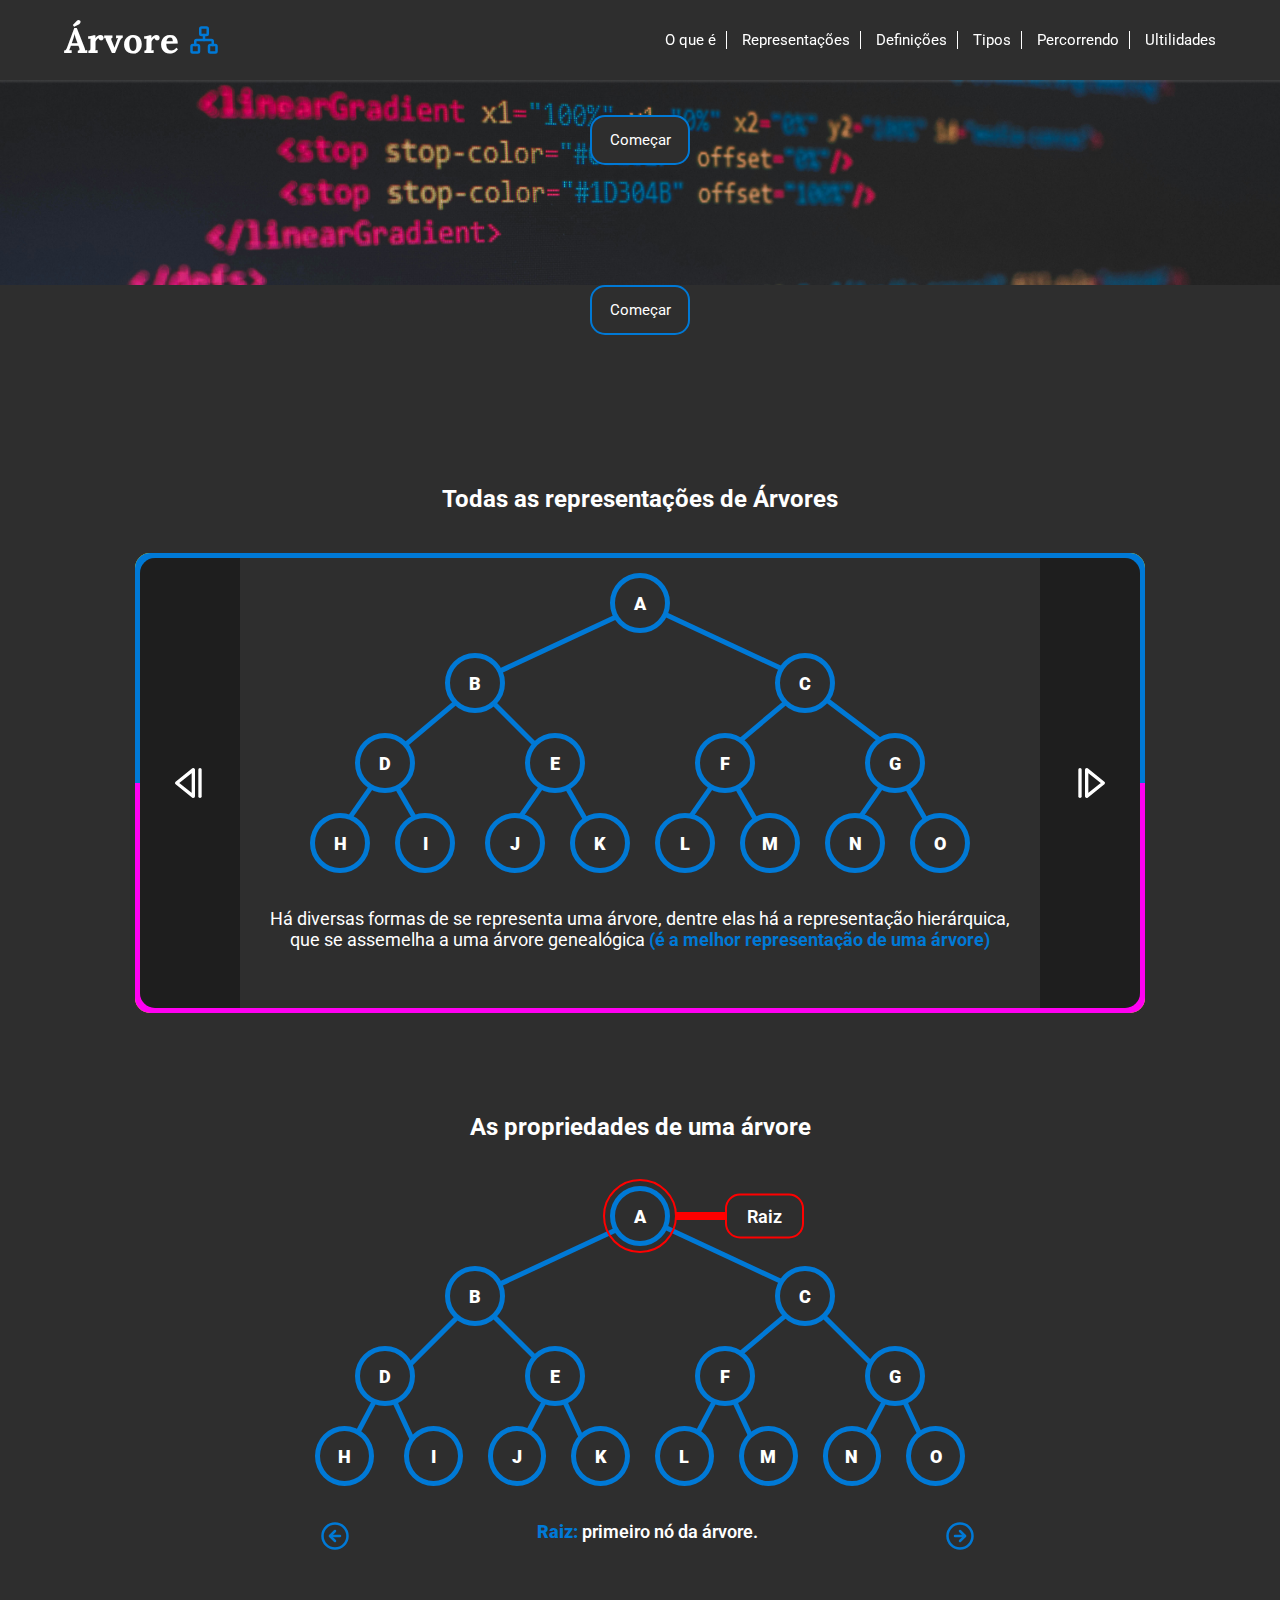
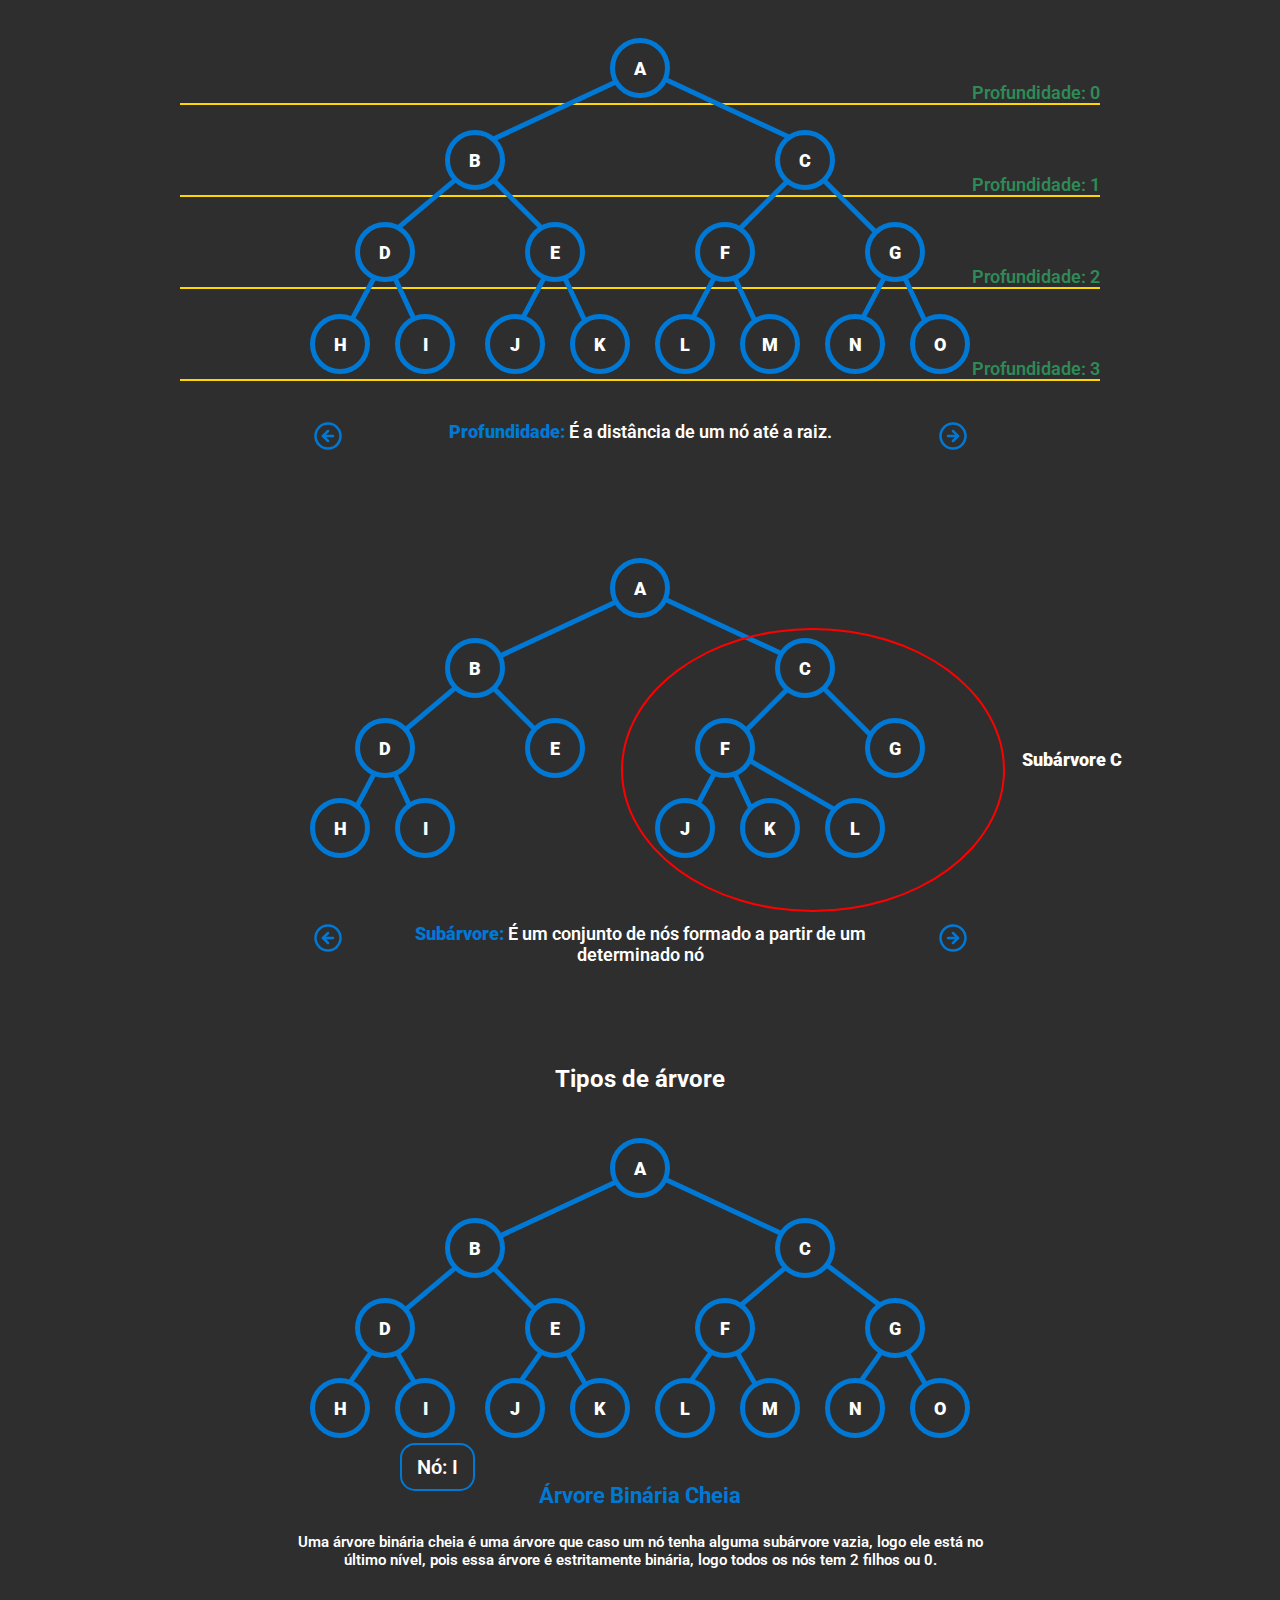
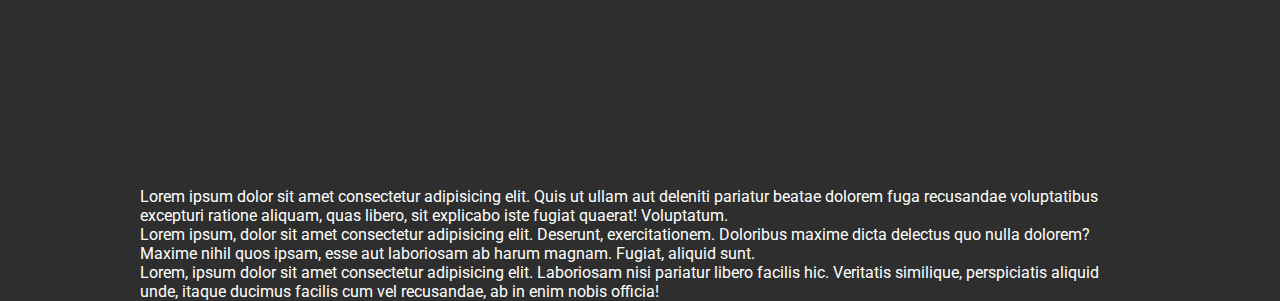
==== commit 84962b25: "V3" ====
--- a/Index.html
+++ b/Index.html
@@ -278,7 +278,7 @@
             <div class="container-content-definicoes">
                 <div class="arvore-tipos-nos">
                     <div class="column-c1">
-                        <div class="no">
+                        <div class="no" id="raizNo">
                             <div class="background"></div>
                             <p>A</p>
                             <span class="aresta aresta-direita column-aresta"></span>
@@ -287,23 +287,43 @@
                             <span class="tipo raizTipo"><p>Raiz</p></span>
                         </div>
                     </div>
-                    <div class="column-c2">
+                    
+                    
+                    
+                    <div class="column-c2" id="c2">
+                        <div class="backgroundColumn-container">
+                            <span class="backgroundColumn"></span>
+                            <span class="border-column" id="border-column1"></span>
+                        </div>
+
                         <div class="no">
                             <div class="background"></div>
                             <p>B</p>
                             <span class="aresta aresta-direita column-aresta"></span>
                             <span class="aresta aresta-esquerda column-aresta"></span>
                         </div>
+
                         <div class="no">
                             <div class="background"></div>
                             <p>C</p>
                             <span class="aresta aresta-direita column-aresta"></span>
                             <span class="aresta aresta-esquerda column-aresta"></span>
                         </div>
-                        <span class="traco-tipo traco-pais"></span>
-                        <span class="tipo paisTipo"><p>Pais / Nós internos</p></span>
-                    </div>
+
+                        <span class="traco-tipo" id="tracoPais"></span>
+                        <span class="tipo" id="paisTipo"><p>Pais / Nós internos</p></span>
+                        
+                    </div>
+                    
+                    
+                    
+                    
                     <div class="column-c3">
+                        <div class="backgroundColumn-container">
+                            <span class="backgroundColumn"></span>
+                            <span class="border-column" id="border-column2"></span>
+                        </div>
+
                         <div class="no">
                             <div class="background"></div>
                             <p>D</p>
@@ -328,10 +348,18 @@
                             <span class="aresta aresta-direita column-aresta"></span>
                             <span class="aresta aresta-esquerda column-aresta"></span>
                         </div>
-                        <span class="traco-tipo traco-filhos"></span>
-                        <span class="tipo filhosTipo"><p>Filhos</p></span>
-                    </div>
+
+                        <span class="traco-tipo" id="tracoFilhos"></span>
+                        <span class="tipo" id="filhosTipo"><p>Filhos</p></span>
+                    </div>
+                   
                     <div class="column-c4">
+
+                        <div class="backgroundColumn-container" id="column-ultimo">
+                            <span class="backgroundColumn"></span>
+                            <span class="border-column" id="border-column3"></span>
+                        </div>
+
                         <div class="no">
                             <div class="background"></div>
                             <p>H</p>
@@ -364,9 +392,10 @@
                             <div class="background"></div>
                             <p>O</p>
                         </div>
-                        <span class="traco-tipo traco-folhas"></span>
-                        <span class="tipo folhasTipo"><p>Folhas / Nós terminais</p></span>
-                    </div>
+                        <span class="traco-tipo" id="traco-folhas"></span>
+                        <span class="tipo" id="folhasTipo"><p>Folhas / Nós terminais</p></span>
+                    </div>
+
                     <div class="desc-tipos">
                         <span class="arrowTextos arrow-carrocel-textos-esquerda">
                              <svg xmlns="http://www.w3.org/2000/svg" width="30" height="30" viewBox="0 0 24 24" fill="none" stroke="currentColor" stroke-width="2" stroke-linecap="round" stroke-linejoin="round" class="lucide lucide-circle-arrow-left"><circle cx="12" cy="12" r="10"/><path d="M16 12H8"/><path d="m12 8-4 4 4 4"/></svg>
@@ -374,41 +403,640 @@
                         
                         <div class="carrocel-textos">
                             <div class="desc-texto-tipo"><p><strong>Raiz:</strong> primeiro nó da árvore.</p></div>
-                            <div class="desc-texto-tipo"><p>teste2</p></div>
-                            <div class="desc-texto-tipo"><p>teste3</p></div>
+                            <div class="desc-texto-tipo"><p><strong>Pais / Nós internos:</strong> Antecessor de um vértice, nó que possui pelo menos um nó filho, logo ele possui um ou mais descendentes</p></div>
+                            <div class="desc-texto-tipo"><p><strong>Filhos:</strong> Sucessor de um vértice, nó que possui um ancestral</p></p></div>
+                            <div class="desc-texto-tipo"><p><strong>Folhas / Nós terminais:</strong> Nó que não tem filhos, logo um nó sem descendentes.</p></p></div>
                         </div>
                         <span class="arrowTextos arrow-carrocel-textos-direita">
                             <svg xmlns="http://www.w3.org/2000/svg" width="30" height="30" viewBox="0 0 24 24" fill="none" stroke="currentColor" stroke-width="2" stroke-linecap="round" stroke-linejoin="round" class="lucide lucide-circle-arrow-right"><circle cx="12" cy="12" r="10"/><path d="M8 12h8"/><path d="m12 16 4-4-4-4"/></svg>
                         </span>
                     </div>
                 </div>
+
+                <div class="arvore-tipos-nos2">
+                    <div class="container-arvore2">
+
+                        <div class="column-c1">
+                            <div class="no">
+                                <div class="background"></div>
+                                <p>A</p>
+                                <span class="aresta aresta-direita column-aresta"></span>
+                                <span class="aresta aresta-esquerda column-aresta"></span>
+                                <div class="altura propriedades">
+                                    <p>Altura: 3</p>
+                                </div>
+                            </div>
+                            <div class="profundidade propriedades">
+                                <p>Profundidade: 0</p>
+                            </div>
+                            <div class="nivel propriedades">
+                                <p>Nível: 0</p>
+                            </div>
+                        </div>
+                        <div class="column-c2">
+                            <div class="no">
+                                <div class="background"></div>
+                                <p>B</p>
+                                <span class="aresta aresta-direita column-aresta"></span>
+                                <span class="aresta aresta-esquerda column-aresta"></span>
+                                <div class="altura propriedades">
+                                    <p>Altura: 2</p>
+                                </div>
+                            </div>
+                            <div class="no">
+                                <div class="background"></div>
+                                <p>C</p>
+                                <span class="aresta aresta-direita column-aresta"></span>
+                                <span class="aresta aresta-esquerda column-aresta"></span>
+                            </div>
+                            <div class="profundidade propriedades">
+                                <p>Profundidade: 1</p>
+                            </div>
+                            <div class="nivel propriedades">
+                                <p>Nível: 1</p>
+                            </div>
+                        </div>
+                        <div class="column-c3">
+                            <div class="no">
+                                <div class="background"></div>
+                                <p>D</p>
+                                <span class="aresta aresta-direita column-aresta"></span>
+                                <span class="aresta aresta-esquerda column-aresta"></span>
+                            </div>
+                            <div class="no">
+                                <div class="background"></div>
+                                <p>E</p>
+                                <span class="aresta aresta-direita column-aresta"></span>
+                                <span class="aresta aresta-esquerda column-aresta"></span>
+                                <div class="altura propriedades">
+                                    <p>Altura: 1</p>
+                                </div>
+                            </div>
+                            <div class="no">
+                                <div class="background"></div>
+                                <p>F</p>
+                                <span class="aresta aresta-direita column-aresta"></span>
+                                <span class="aresta aresta-esquerda column-aresta"></span>
+                            </div>
+                            <div class="no">
+                                <div class="background"></div>
+                                <p>G</p>
+                                <span class="aresta aresta-direita column-aresta"></span>
+                                <span class="aresta aresta-esquerda column-aresta"></span>
+                            </div>
+                            <div class="profundidade propriedades">
+                                <p>Profundidade: 2</p>
+                            </div>
+                            <div class="nivel propriedades">
+                                <p>Nível: 2</p>
+                            </div>
+                        </div>
+                        <div class="column-c4">
+                            <div class="no">
+                                <div class="background"></div>
+                                <p>H</p>
+                                <div class="altura propriedades">
+                                    <p>Altura: 0</p>
+                                </div>
+                            </div>
+                            <div class="no">
+                                <div class="background"></div>
+                                <p>I</p>
+                            </div>
+                            <div class="no">
+                                <div class="background"></div>
+                                <p>J</p>
+                            </div>
+                            <div class="no">
+                                <div class="background"></div>
+                                <p>K</p>
+                            </div>
+                            <div class="no">
+                                <div class="background"></div>
+                                <p>L</p>
+                            </div>
+                            <div class="no">
+                                <div class="background"></div>
+                                <p>M</p>
+                            </div>
+                            <div class="no">
+                                <div class="background"></div>
+                                <p>N</p>
+                            </div>
+                            <div class="no">
+                                <div class="background"></div>
+                                <p>O</p>
+                                
+                            </div>
+                            <div class="profundidade propriedades">
+                                <p>Profundidade: 3</p>
+                            </div>
+                            <div class="nivel propriedades">
+                                <p>Nível: 3</p>
+                            </div>
+                        </div>
+                    </div>
+
+                    <div class="desc-tipos">
+                        <span class="arrowTextos arrow-carrocel-textos-esquerda">
+                             <svg xmlns="http://www.w3.org/2000/svg" width="30" height="30" viewBox="0 0 24 24" fill="none" stroke="currentColor" stroke-width="2" stroke-linecap="round" stroke-linejoin="round" class="lucide lucide-circle-arrow-left"><circle cx="12" cy="12" r="10"/><path d="M16 12H8"/><path d="m12 8-4 4 4 4"/></svg>
+                        </span>
+                        
+                        <div class="carrocel-textos">
+                            <div class="desc-texto-tipo desc-texto-tipo2"><p><strong>Profundidade:</strong> É a distância de um nó até a raiz.</p></div>
+                            <div class="desc-texto-tipo"><p><strong>Nível:</strong> É o conjunto de nós com a mesma profundidade. O nó raiz possui nível 0</p></div>
+                            <div class="desc-texto-tipo"><p><strong>Altura:</strong> É o comprimento do caminho mais longo entre o um nó e uma folha</p></div>
+                        </div>
+                        <span class="arrowTextos arrow-carrocel-textos-direita">
+                            <svg xmlns="http://www.w3.org/2000/svg" width="30" height="30" viewBox="0 0 24 24" fill="none" stroke="currentColor" stroke-width="2" stroke-linecap="round" stroke-linejoin="round" class="lucide lucide-circle-arrow-right"><circle cx="12" cy="12" r="10"/><path d="M8 12h8"/><path d="m12 16 4-4-4-4"/></svg>
+                        </span>
+                    </div>
+                </div>
+
+                <div class="arvore-tipos-nos3">
+                    <div class="container-arvore3">
+
+                        <div class="column-c1">
+                            <div class="no">
+                                <div class="background"></div>
+                                <p>A</p>
+                                <span class="aresta aresta-direita column-aresta"></span>
+                                <span class="aresta aresta-esquerda column-aresta"></span>
+                                <span class="grau"><p>Grau: 2</p></span>
+                            </div>
+                        </div>
+                        <div class="column-c2">
+                            <div class="no">
+                                <div class="background"></div>
+                                <p>B</p>
+                                <span class="aresta aresta-direita column-aresta"></span>
+                                <span class="aresta aresta-esquerda column-aresta"></span>
+                                <span class="grau"><p>Grau: 2</p></span>
+                            </div>
+                            <div class="no">
+                                <span class="subarvore-c">
+                                    <p>Subárvore C</p>
+                                </span>
+                                <div class="background"></div>
+                                <p>C</p>
+                                <span class="aresta aresta-direita column-aresta"></span>
+                                <span class="aresta aresta-esquerda column-aresta"></span>
+                                <span class="grau"><p>Grau: 2</p></span>
+                            </div>
+                        </div>
+                        <div class="column-c3">
+                            <div class="no">
+                                <div class="background"></div>
+                                <p>D</p>
+                                <span class="aresta aresta-direita column-aresta"></span>
+                                <span class="aresta aresta-esquerda column-aresta"></span>
+                                <span class="grau"><p>Grau: 2</p></span>
+                            </div>
+                            <div class="no">
+                                <div class="background"></div>
+                                <p>E</p>
+                                <span class="aresta aresta-direita column-aresta" style="opacity: 0;"></span>
+                                <span class="aresta aresta-esquerda column-aresta" style="opacity: 0;"></span>
+                                <span class="grau grauPbaixo"><p>Grau: 0</p></span>
+                            </div>
+                            <div class="no">
+                                <div class="background"></div>
+                                <p>F</p>
+                                <span class="aresta aresta-direita column-aresta"></span>
+                                <span class="aresta aresta-esquerda column-aresta"></span>
+                                <span class="aresta aresta-centro column-aresta"></span>
+                                <span class="grau"><p>Grau: 3</p></span>
+                            </div>
+                            <div class="no">
+                                <div class="background"></div>
+                                <p>G</p>
+                                <span class="aresta aresta-direita column-aresta" style="opacity: 0;"></span>
+                                <span class="aresta aresta-esquerda column-aresta" style="opacity: 0;"></span>
+                                <span class="grau ladoPgrau"><p>Grau: 0</p></span>
+                            </div>
+                        </div>
+                        <div class="column-c4">
+                            <div class="no">
+                                <div class="background"></div>
+                                <p>H</p>
+                                <span class="grau grauPbaixo"><p>Grau: 0</p></span>
+                            </div>
+                            <div class="no">
+                                <div class="background"></div>
+                                <p>I</p>
+                                <span class="grau grauPbaixo"><p>Grau: 0</p></span>
+                            </div>
+                            <div class="no" style="opacity: 0;">
+                                <div class="background"></div>
+                                <p>J</p>
+                                
+                            </div>
+                            <div class="no" style="opacity: 0;">
+                                <div class="background"></div>
+                                <p>K</p>
+                            </div>
+                            <div class="no">
+                                <div class="background"></div>
+                                <p>J</p>
+                                <span class="grau grauPbaixo"><p>Grau: 0</p></span>
+                            </div>
+                            <div class="no">
+                                <div class="background"></div>
+                                <p>K</p>
+                                <span class="grau grauPbaixo"><p>Grau: 0</p></span>
+                            </div>
+                            <div class="no">
+                                <div class="background"></div>
+                                <p>L</p>
+                                <span class="grau grauPbaixo"><p>Grau: 0</p></span>
+                            </div>
+                            <div class="no" style="opacity: 0;">
+                                <div class="background"></div>
+                                <p>M</p>
+                                
+                            </div>
+                        </div>
+                    </div>
+                    <div class="desc-tipos">
+                        <span class="arrowTextos arrow-carrocel-textos-esquerda">
+                             <svg xmlns="http://www.w3.org/2000/svg" width="30" height="30" viewBox="0 0 24 24" fill="none" stroke="currentColor" stroke-width="2" stroke-linecap="round" stroke-linejoin="round" class="lucide lucide-circle-arrow-left"><circle cx="12" cy="12" r="10"/><path d="M16 12H8"/><path d="m12 8-4 4 4 4"/></svg>
+                        </span>
+                        
+                        <div class="carrocel-textos">
+                            <div class="desc-texto-tipo desc-texto-tipo3"><p><strong>Subárvore:</strong> É um conjunto de nós formado a partir de um determinado nó</p></div>
+                            <div class="desc-texto-tipo"><p><strong>Grau:</strong> O número de subárvores de cada nó</p></div>
+                        </div>
+                        <span class="arrowTextos arrow-carrocel-textos-direita">
+                            <svg xmlns="http://www.w3.org/2000/svg" width="30" height="30" viewBox="0 0 24 24" fill="none" stroke="currentColor" stroke-width="2" stroke-linecap="round" stroke-linejoin="round" class="lucide lucide-circle-arrow-right"><circle cx="12" cy="12" r="10"/><path d="M8 12h8"/><path d="m12 16 4-4-4-4"/></svg>
+                        </span>
+                    </div>
             </div>
         </div>
     </section>
 
+
+    <section class="section" id="tipos">
+        <div class="container-all-tipos">
+            <div class="container-title-tipos">
+                <h2>Tipos de árvore</h2>
+            </div>
+
+            <div class="container-content-tipos">
+
+                <div class="container-arvores-tipos">
+                    
+                    <div class="arvoreTipo arvoreTipo1">
+
+                        <div class="column-c1">
+                            <div class="no">
+                                <div class="background"></div>
+                                <p>A</p>
+                                <span class="aresta aresta-direita column-aresta"></span>
+                                <span class="aresta aresta-esquerda column-aresta"></span>
+                            </div>
+                        </div>
+                        <div class="column-c2">
+                            <div class="no">
+                                <div class="background"></div>
+                                <p>B</p>
+                                <span class="aresta aresta-direita column-aresta"></span>
+                                <span class="aresta aresta-esquerda column-aresta"></span>
+                            </div>
+                            <div class="no">
+                                <div class="background"></div>
+                                <p>C</p>
+                                <span class="aresta aresta-direita column-aresta"></span>
+                                <span class="aresta aresta-esquerda column-aresta"></span>
+                            </div>
+                        </div>
+                        <div class="column-c3">
+                            <div class="no">
+                                <div class="background"></div>
+                                <p>D</p>
+                                <span class="aresta aresta-direita column-aresta"></span>
+                                <span class="aresta aresta-esquerda column-aresta"></span>
+                            </div>
+                            <div class="no">
+                                <div class="background"></div>
+                                <p>E</p>
+                                <span class="aresta aresta-direita column-aresta" style="opacity: 0;"></span>
+                                <span class="aresta aresta-esquerda column-aresta" style="opacity: 0;"></span>
+                                <span class="no-N">Nó: E</span>
+                            </div>
+                            <div class="no">
+                                <div class="background"></div>
+                                <p>F</p>
+                                <span class="aresta aresta-direita column-aresta"></span>
+                                <span class="aresta aresta-esquerda column-aresta"></span>
+                            </div>
+                            <div class="no">
+                                <div class="background"></div>
+                                <p>G</p>
+                                <span class="aresta aresta-direita column-aresta"></span>
+                                <span class="aresta aresta-esquerda column-aresta"></span>
+                            </div>
+                        </div>
+                        <div class="column-c4">
+                            <div class="no">
+                                <div class="background"></div>
+                                <p>H</p>
+                            </div>
+                            <div class="no">
+                                <div class="background"></div>
+                                <p>I</p>
+                                <span class="no-N">Nó: I</span>
+                            </div>
+                            <div class="no" style="opacity: 0;">
+                                <div class="background"></div>
+                                <p>J</p>
+                            </div>
+                            <div class="no" style="opacity: 0;">
+                                <div class="background"></div>
+                                <p>K</p>
+                            </div>
+                            <div class="no">
+                                <div class="background"></div>
+                                <p>L</p>
+                            </div>
+                            <div class="no">
+                                <div class="background"></div>
+                                <p>M</p>
+                            </div>
+                            <div class="no">
+                                <div class="background"></div>
+                                <p>N</p>
+                            </div>
+                            <div class="no">
+                                <div class="background"></div>
+                                <p>O</p>
+                            </div>
+                        </div>
+
+                        <div class="desc-tipo">
+                            <h3>Árvore Binária Completa</h3>
+                            <p>Uma árvore binária completa é uma árvore em que todos os níveis, exceto possivelmente o último, estão completamente preenchidos, logo se um nó tiver uma subárvore vazia ele estará no último ou penúltimo nível da árvore, pois essa árvore é somente binária, logo cada nó pode ter 2, 1 ou 0 filhos.</p>
+                        </div>
+                    </div>
+
+                    <div class="arvoreTipo">
+                        <div class="column-c1">
+                            <div class="no">
+                                <div class="background"></div>
+                                <p>A</p>
+                                <span class="aresta aresta-direita column-aresta"></span>
+                                <span class="aresta aresta-esquerda column-aresta"></span>
+                            </div>
+                        </div>
+                        <div class="column-c2">
+                            <div class="no">
+                                <div class="background"></div>
+                                <p>B</p>
+                                <span class="aresta aresta-direita column-aresta"></span>
+                                <span class="aresta aresta-esquerda column-aresta"></span>
+                            </div>
+                            <div class="no">
+                                <div class="background"></div>
+                                <p>C</p>
+                                <span class="aresta aresta-direita column-aresta"></span>
+                                <span class="aresta aresta-esquerda column-aresta"></span>
+                            </div>
+                        </div>
+                        <div class="column-c3">
+                            <div class="no">
+                                <div class="background"></div>
+                                <p>D</p>
+                                <span class="aresta aresta-direita column-aresta"></span>
+                                <span class="aresta aresta-esquerda column-aresta"></span>
+                            </div>
+                            <div class="no">
+                                <div class="background"></div>
+                                <p>E</p>
+                                <span class="aresta aresta-direita column-aresta"></span>
+                                <span class="aresta aresta-esquerda column-aresta"></span>
+                            </div>
+                            <div class="no">
+                                <div class="background"></div>
+                                <p>F</p>
+                                <span class="aresta aresta-direita column-aresta"></span>
+                                <span class="aresta aresta-esquerda column-aresta"></span>
+                            </div>
+                            <div class="no">
+                                <div class="background"></div>
+                                <p>G</p>
+                                <span class="aresta aresta-direita column-aresta"></span>
+                                <span class="aresta aresta-esquerda column-aresta"></span>
+                            </div>
+                        </div>
+                        <div class="column-c4">
+                            <div class="no">
+                                <div class="background"></div>
+                                <p>H</p>
+                            </div>
+                            <div class="no">
+                                <div class="background"></div>
+                                <p>I</p>
+                                <span class="no-N noNPB">Nó: I</span>
+                            </div>
+                            <div class="no">
+                                <div class="background"></div>
+                                <p>J</p>
+                            </div>
+                            <div class="no">
+                                <div class="background"></div>
+                                <p>K</p>
+                            </div>
+                            <div class="no">
+                                <div class="background"></div>
+                                <p>L</p>
+                            </div>
+                            <div class="no">
+                                <div class="background"></div>
+                                <p>M</p>
+                            </div>
+                            <div class="no">
+                                <div class="background"></div>
+                                <p>N</p>
+                            </div>
+                            <div class="no">
+                                <div class="background"></div>
+                                <p>O</p>
+                            </div>
+                        </div>
+
+                        <div class="desc-tipo">
+                            <h3>Árvore Binária Cheia</h3>
+                            <p>Uma árvore binária cheia é uma árvore que caso um nó tenha alguma subárvore vazia, logo ele está no último nível, pois essa árvore é estritamente binária, logo todos os nós tem 2 filhos ou 0.</p>
+                        </div>
+                    </div>
+                    <div class="arvoreTipo"></div>
+                    </div>
+
+
+                <div class="container-tipos-opts">
+                    <div>Lorem ipsum dolor sit amet consectetur adipisicing elit. Quis ut ullam aut deleniti pariatur beatae dolorem fuga recusandae voluptatibus excepturi ratione aliquam, quas libero, sit explicabo iste fugiat quaerat! Voluptatum.</div>
+                    <div>Lorem ipsum, dolor sit amet consectetur adipisicing elit. Deserunt, exercitationem. Doloribus maxime dicta delectus quo nulla dolorem? Maxime nihil quos ipsam, esse aut laboriosam ab harum magnam. Fugiat, aliquid sunt.</div>
+                    <div>Lorem, ipsum dolor sit amet consectetur adipisicing elit. Laboriosam nisi pariatur libero facilis hic. Veritatis similique, perspiciatis aliquid unde, itaque ducimus facilis cum vel recusandae, ab in enim nobis officia!</div>
+                </div>
+            </div>
+        </div>
+    </section>
+
     <script>
 
+        let destaqueArray = [false,false,false]
+
         let arrowsText = document.querySelectorAll('.arrowTextos');
 
+        
         let contT = 0;
 
         arrowsText[0].addEventListener('click' , () => {
             let texto = document.querySelector('.desc-texto-tipo')
             contT = contT - 655
             if(contT < 0){
-                contT = 1310
+                contT = 1965
+            }
+
+            texto.style.marginLeft = `-${contT}px` 
+        })
+
+        arrowsText[1].addEventListener('click', () => {
+            let texto = document.querySelector('.desc-texto-tipo')
+            contT = contT + 655
+            if(contT >= 2620){
+                contT = 0
+            }
+
+            if(!destaqueArray[0]){
+                destaqueArray[0] = true
+
+                let paisTipo = document.getElementById('paisTipo')
+                paisTipo.classList.add('paisTipo')
+
+                setTimeout(() => {
+                    let traco = document.getElementById('tracoPais')
+                    traco.classList.add('traco-pais')
+                }, 500)
+
+                setTimeout(() => {
+                    let bordercolumn = document.getElementById('border-column1')
+                    bordercolumn.classList.add('border-column-animation')
+                }, 2200)
+                
+                
+            } else if(!destaqueArray[1]){
+                destaqueArray[1] = true
+
+                let tipo = document.getElementById('filhosTipo')
+                tipo.classList.add('filhosTipo')
+
+                setTimeout(() => {
+                    let traco = document.getElementById('tracoFilhos')
+                    traco.classList.add('traco-filhos')
+                }, 500)
+
+                setTimeout(() => {
+                    let bordercolumn = document.getElementById('border-column2')
+                    bordercolumn.classList.add('border-column-animation')
+                }, 2200)
+
+            } else {
+                destaqueArray[2] = true
+
+                let tipo = document.getElementById('folhasTipo')
+                tipo.classList.add('folhasTipo')
+
+                setTimeout(() => {
+                    let traco = document.getElementById('traco-folhas')
+                    traco.classList.add('traco-folhas')
+                }, 500)
+
+                setTimeout(() => {
+                    let bordercolumn = document.getElementById('border-column3')
+                    bordercolumn.classList.add('border-column-animation')
+                }, 2200)
             }
             texto.style.marginLeft = `-${contT}px` 
         })
 
-        arrowsText[1].addEventListener('click', () => {
-            let texto = document.querySelector('.desc-texto-tipo')
-            contT = contT + 655
-            if(contT >= 1965){
-                contT = 0
+        let contT2 = 0
+        let destaquePropriedades = [false,false,false]
+
+        arrowsText[2].addEventListener('click' , () => {
+            let texto = document.querySelector('.desc-texto-tipo2')
+            contT2 = contT2 - 655
+            if(contT2 < 0){
+                contT2 = 1310
             }
-            texto.style.marginLeft = `-${contT}px` 
+
+            texto.style.marginLeft = `-${contT2}px` 
         })
+
+        arrowsText[3].addEventListener('click' , () => {
+            let texto = document.querySelector('.desc-texto-tipo2')
+            contT2 = contT2 + 655
+            if(contT2 >= 1965){
+                contT2 = 0
+            }
+
+            if(!destaquePropriedades[0]){
+                destaquePropriedades[0] = true
+
+                let propriedade = document.querySelectorAll('.nivel')
+                propriedade.forEach((nivel) => {
+                    nivel.classList.add('nivelView')
+                })
+                
+            } else if(!destaquePropriedades[1]){
+                destaquePropriedades[1] = true
+
+                let propriedade = document.querySelectorAll('.altura')
+                propriedade.forEach((altura) => {
+                    altura.classList.add('alturaView')
+                })
+
+            } else {
+                destaquePropriedades[2] = true
+
+            }
+
+            texto.style.marginLeft = `-${contT2}px` 
+        })
+
+
+        let verificaGrau = false
+        arrowsText[4].addEventListener('click' , () => {
+            let texto = document.querySelector('.desc-texto-tipo3')
+            contT3 = contT3 - 655
+            if(contT3 < 0){
+                contT3 = 655
+            }
+
+
+            texto.style.marginLeft = `-${contT3}px` 
+        })
+
+        let contT3 = 0;
+        arrowsText[5].addEventListener('click' , () => {
+            console.log('teste')
+            let texto = document.querySelector('.desc-texto-tipo3')
+            contT3 = contT3 + 655
+            if(contT3 >= 1310){
+                contT3 = 0
+            }
+
+            if(!verificaGrau){
+                verificaGrau = true
+                
+                let graus = document.querySelectorAll('.grau')
+                graus.forEach((grau) => {
+                    grau.classList.add('grauView')
+                })
+            }
+
+            texto.style.marginLeft = `-${contT3}px` 
+        })
+
 
 
         let arrows = document.querySelectorAll('.arrow')
@@ -468,7 +1096,6 @@
         function scrollAnimacao(item){
             let id = item
             const section = document.getElementById(id)
-            console.log(section)
             let to = section.offsetTop - 100
             
             let scrollPositionA = window.scrollY;
@@ -498,7 +1125,6 @@
 
 
         const tituloSobre = document.getElementById('main-title')
-        console.log(tituloSobre)
         
         function animaçãoTituloSobre() {
             setTimeout(() => {
--- a/styles.css
+++ b/styles.css
@@ -871,11 +871,11 @@
 .arvore-tipos-nos{
     width: 50%;
     margin: auto;
-}
-
-
-
-.container-all-definicoes .column-c1 .no{
+    margin-bottom: 80px;
+}
+
+
+.container-all-definicoes .arvore-tipos-nos .column-c1 .no{
     outline: 2px solid red;
     outline-offset: 10px;
 }
@@ -884,15 +884,18 @@
     display: block;
     position: absolute;
     z-index: 9999;
-    left: 100%;
+    left: 120%;
     top: 50%;
     transform: translate(0, -50%);
     background-color: var(--realce);
     width: 60px;
     height: 8px;
+    z-index: 20;
+    opacity: 0;
 }   
 
 .traco-raiz{
+    opacity: 1;
     width: 50px;
     background-color: red;
     left: calc(200% + 10px);
@@ -900,6 +903,7 @@
 }
 
 .tipo{
+    opacity: 0;
     top: 50%;
     left: calc(100% + 60px);
     transform: translate(0%, -50%);
@@ -909,6 +913,8 @@
     border: 2px solid;
     padding: 10px 20px;
     border-radius: 15px;
+    z-index: 100;
+    transition: 1s all;
 }
 
 .tipo p{
@@ -918,52 +924,139 @@
 }
 
 .raizTipo{
+    opacity: 1;
     left: calc(200% + 10px);
     border-color: red;
 }
 
-
 .container-all-definicoes .column-c2{
+    transition: 1s all;
     position: relative;
+}
+
+.destaquecolumn1{
     border: 2px solid var(--realce);
     padding: 10px;
 }
 
+.backgroundColumn-container{
+    position: absolute;
+    top: -13px;
+    overflow: hidden;
+    width: 100%;
+    height: calc(100% + 20px);
+    padding: 3px 4px;
+    background-color: var(--main);
+}
+
+.backgroundColumn{
+    display: block;
+    position: relative;
+    width: 100%;
+    height: 100%;
+    background-color: var(--main);
+    z-index: 1;
+}
+
+.border-column{
+    top: 0px;
+    left: 0px;
+    position: absolute;
+    display: block;
+    height: 100%;
+    width: 100%;
+    z-index: 0;
+    left: 120%;
+}
+
+#column-ultimo{
+    width: calc(100% + 15px);
+}
+
+#border-column1{
+    background-color: var(--realce);
+}
+
+#border-column2{
+    background-color: #51C9D2;
+}
+
+#border-column3{
+    background-color: var(--bordas-linhas);
+}
+
+.border-column-animation{
+    animation: borderColumnAnimation 3s forwards linear;
+}
+
+
+@keyframes borderColumnAnimation {
+    100%{
+        left: 0%;
+    }
+}
+
 .traco-pais{
+    opacity: 1;
     background-color: var(--realce);
+    top: 50%;
+    animation: tracoAnimationBorder 2s forwards ease-in-out;
+}
+
+
+@keyframes tracoAnimationBorder {
+    100%{
+        left: 100%;
+    }
 }
 
 .paisTipo{
+    opacity: 1;
     border-color: var(--realce);
 }
 
 .filhosTipo{
+    opacity: 1;
     border-color: #51C9D2;
 }
 
+#tracoFilhos{
+    left: 110%;
+}
+
 .traco-filhos{
+    opacity: 1;
     background-color: #51C9D2;
+    animation: tracoAnimationBorder 2s forwards ease-in-out;
 }
 
 
 .container-all-definicoes .column-c3{
+    transition: 1s all;
     position: relative;
-    border: 2px solid #51C9D2;
-    padding: 10px;
 }
 
 
 .container-all-definicoes .column-c4{
+    transition: 1s all;
     position: relative;
-    border: 2px solid var(--bordas-linhas);
-    padding: 10px;
 }
 
 .traco-folhas{
+    opacity: 1;
     background-color: var(--bordas-linhas);
-}
+    animation: tracoAnimationBorder2 2s forwards ease-in-out;
+}
+
+@keyframes tracoAnimationBorder2 {
+    100%{
+        left: calc(100% + 10px);
+    }
+}
+
 
 .folhasTipo{
+    opacity: 1;
     border-color: var(--bordas-linhas);
 }   
 
@@ -993,21 +1086,22 @@
 
 .carrocel-textos{
     position: relative;
-    width: 1965px;
+    width: 2620px;
     display: flex;
     flex-direction: row;
 }
 
 .desc-tipos .carrocel-textos div{
     width: 655px;
-    margin-bottom: 200px;
     transition: 1s all;
 }
 
 .desc-tipos .carrocel-textos div p{
+    width: 80%;
     font-size: 18px;
     font-weight: 600;
     text-align: center;
+    margin: auto;
 }
 
 
@@ -1027,4 +1121,242 @@
 .arrow-carrocel-textos-direita{
     left: 100%;
     transform: translate(-100%, 0%);  
+}
+
+
+
+.container-arvore2{
+    width: 920px;
+    margin: auto;
+}
+
+.arvore-tipos-nos2 .column-c1{
+    position: relative;
+    padding-bottom: 10px;
+    border-bottom: 2px solid var(--realce);
+}   
+
+.arvore-tipos-nos2 .column-c2{
+    padding-bottom: 10px;
+    border-bottom: 2px solid var(--realce);
+}
+
+.arvore-tipos-nos2 .column-c3{
+    padding-bottom: 10px;
+    border-bottom: 2px solid var(--realce);
+}
+
+.arvore-tipos-nos2 .column-c4{
+    padding-bottom: 10px;
+    border-bottom: 2px solid var(--realce);
+}
+
+
+
+.propriedades{
+    position: absolute;
+    top: 100%;
+    transition: 1s all;
+}
+
+.profundidade{
+    position: absolute;
+    left: 100%;
+    transform: translate(-100%, -100%);
+}
+
+.profundidade p{
+    color: var(--bordas-linhas);
+}
+
+.nivel p{
+    color: aqua;
+}
+
+.altura p{
+    color: firebrick;
+}
+
+.nivel{
+    opacity: 0;
+    left: -50%;
+    transform: translate(0%, -100%);
+}
+
+.nivelView{
+    opacity: 1;
+    left: 0px;
+}
+
+.propriedades p{
+    font-size: 18px;
+    font-weight: 600;
+    text-wrap: nowrap;
+}
+
+.altura{
+    opacity: 0;
+    top: 50%;
+    transform: translate(0%, -50%);
+    left: 150%;
+    transition: 1s all;
+}
+
+.altura:nth-child(3){
+    top: 0%;
+    left: -180%;
+}
+
+.alturaView{
+    opacity: 1;
+}
+
+
+.arvore-tipos-nos3{
+    width: 100%;
+    display: flex;
+    justify-content: center;
+    align-items: center;
+    flex-direction: column;
+    margin-top: 80px;
+}
+
+.arvore-tipos-nos3 .desc-tipos{
+    margin-top: 70px;
+}
+
+.container-arvore3{
+    width: 1000px;
+}
+
+.subarvore-c{
+    top: -30%;
+    left: 65%;
+    transform: translate(-50%, 0%);
+    width: 380px;
+    height: 280px;
+    border-radius: 50%;
+    position: absolute;
+    border: 2px solid red;
+}
+
+.subarvore-c p{
+    position: absolute;
+    top: 50%;
+    left: 105%;
+    transform: translate(0%, -100%);
+    text-wrap: nowrap;
+}
+
+.arvore-tipos-nos3 .column-c3 .no .aresta-direita {
+    transform: rotate(-25deg);
+}
+
+.aresta-centro{
+    height: 150px!important;
+    transform-origin: top left;
+    transform: rotate(-60deg);
+}
+
+.grau{
+    opacity: 0;
+    position: absolute;
+    left: 150%;
+    transition: 1s all;
+}
+
+.grau p{
+    text-wrap: nowrap;
+}
+
+
+.grauPbaixo{
+    left: 0%;
+    top: 150%;
+}
+
+.ladoPgrau{
+    left: calc(100% + 15px);
+}
+
+.grauView{
+    opacity: 1;
+}
+
+#tipos{
+    margin-top: 100px;
+}
+
+.container-all-tipos{
+    width: 100%;
+    display: flex;
+    align-items: center;
+    flex-direction: column;
+    gap: 30px;
+}
+
+.arvore-tipos-nos3 .carrocel-textos{
+    width: 1310px;
+}
+
+.arvoreTipo{
+    transition: 1s all;
+    width: 1000px;
+    margin-bottom: 150px;
+}
+
+.container-content-tipos{
+    width: 1000px;
+    overflow: hidden;
+}
+
+.container-arvores-tipos{
+    width: 4000px;
+    display: flex;
+    flex-direction: row;
+}
+
+.arvoreTipo1{
+    margin-left: -1000px;
+}
+
+
+.container-tipos-opts{
+    margin-top: 50px;
+}
+
+.desc-tipo{
+    display: flex;
+    align-items: center;
+    flex-direction: column;
+    margin-top: 50px;
+    gap: 25px;
+}
+
+.desc-tipo h3{
+    color: var(--principal);
+    font-size: 22px;
+}
+
+.desc-tipo p{
+    width: 70%;
+    text-align: center;
+    font-size: 15px;
+    font-weight: 600;
+}
+
+.no-N{
+    position: absolute;
+    left: 125%;
+    padding: 10px 15px;
+    border-radius: 15px;
+    font-size: 20px;
+    font-weight: 600;
+    border: 2px solid var(--principal);
+    text-wrap: nowrap;
+}
+
+.noNPB{
+    left: 0%;
+    top: 120%;
 }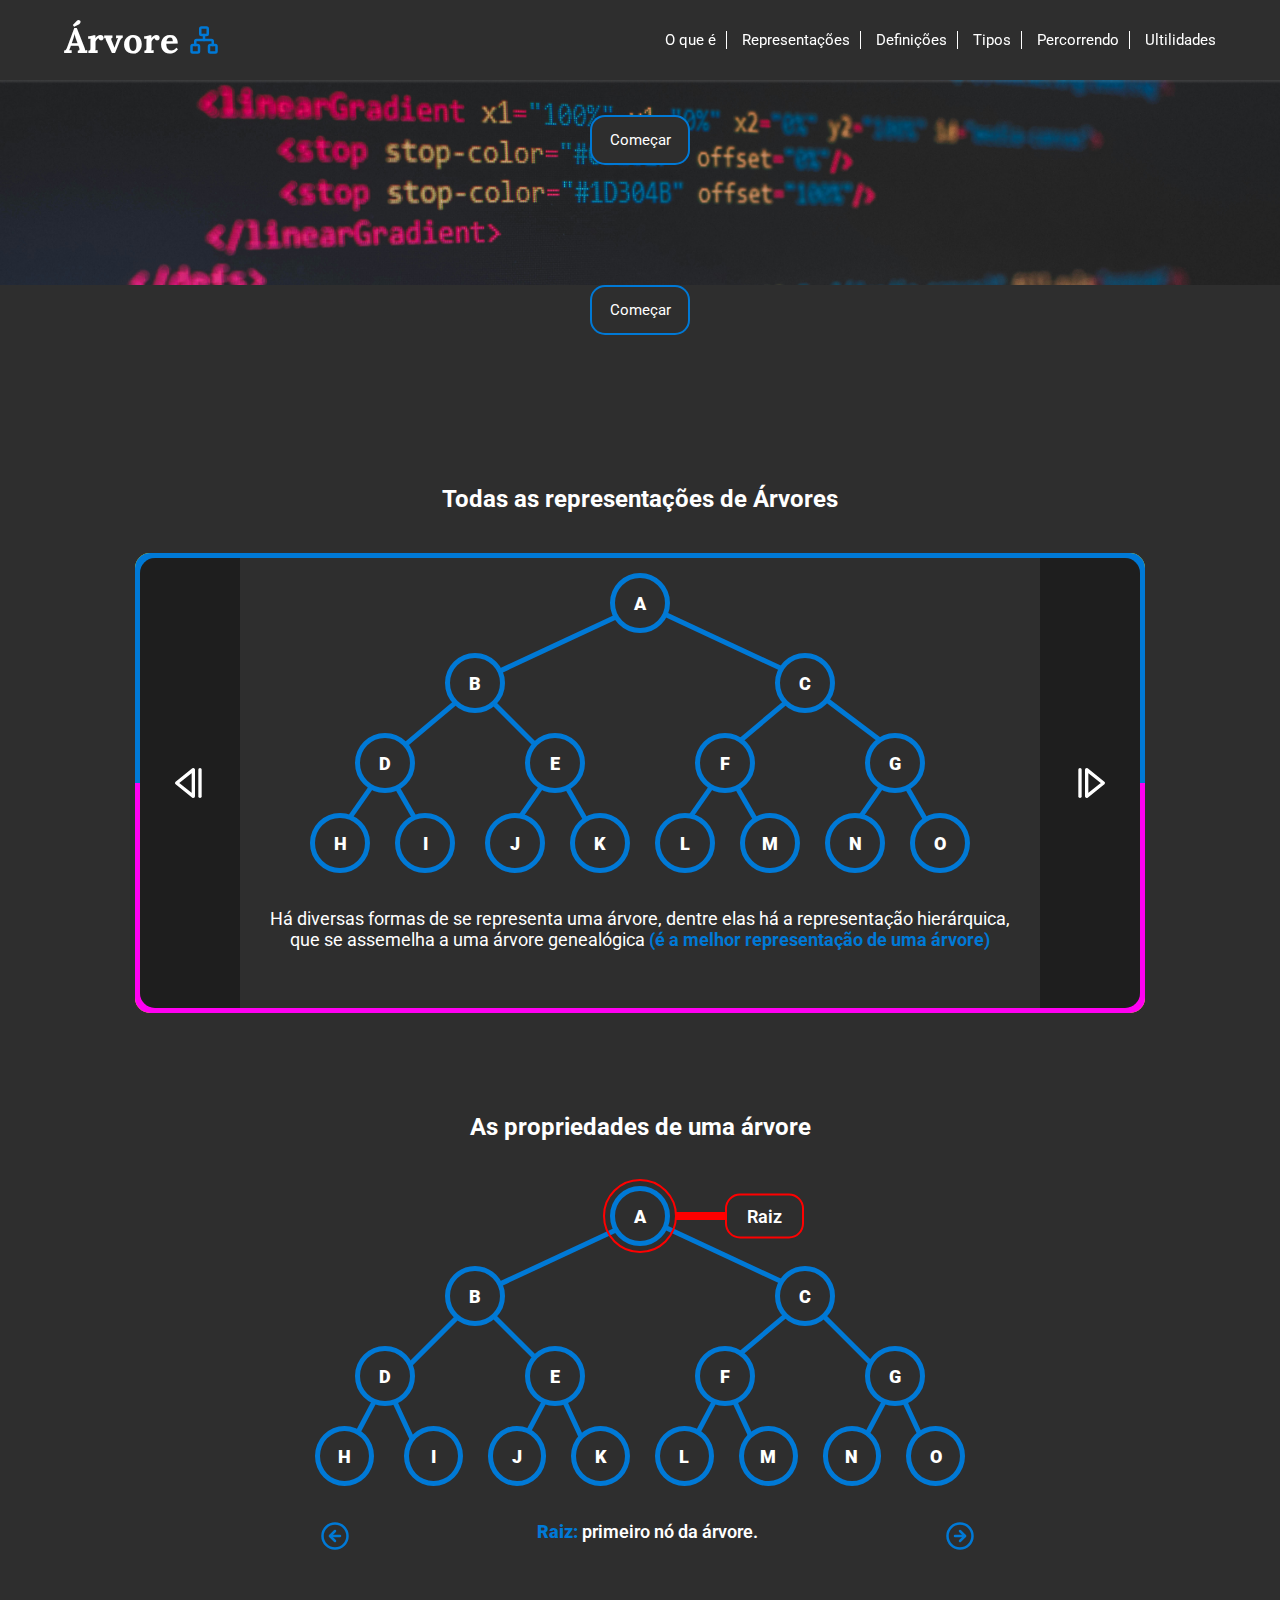
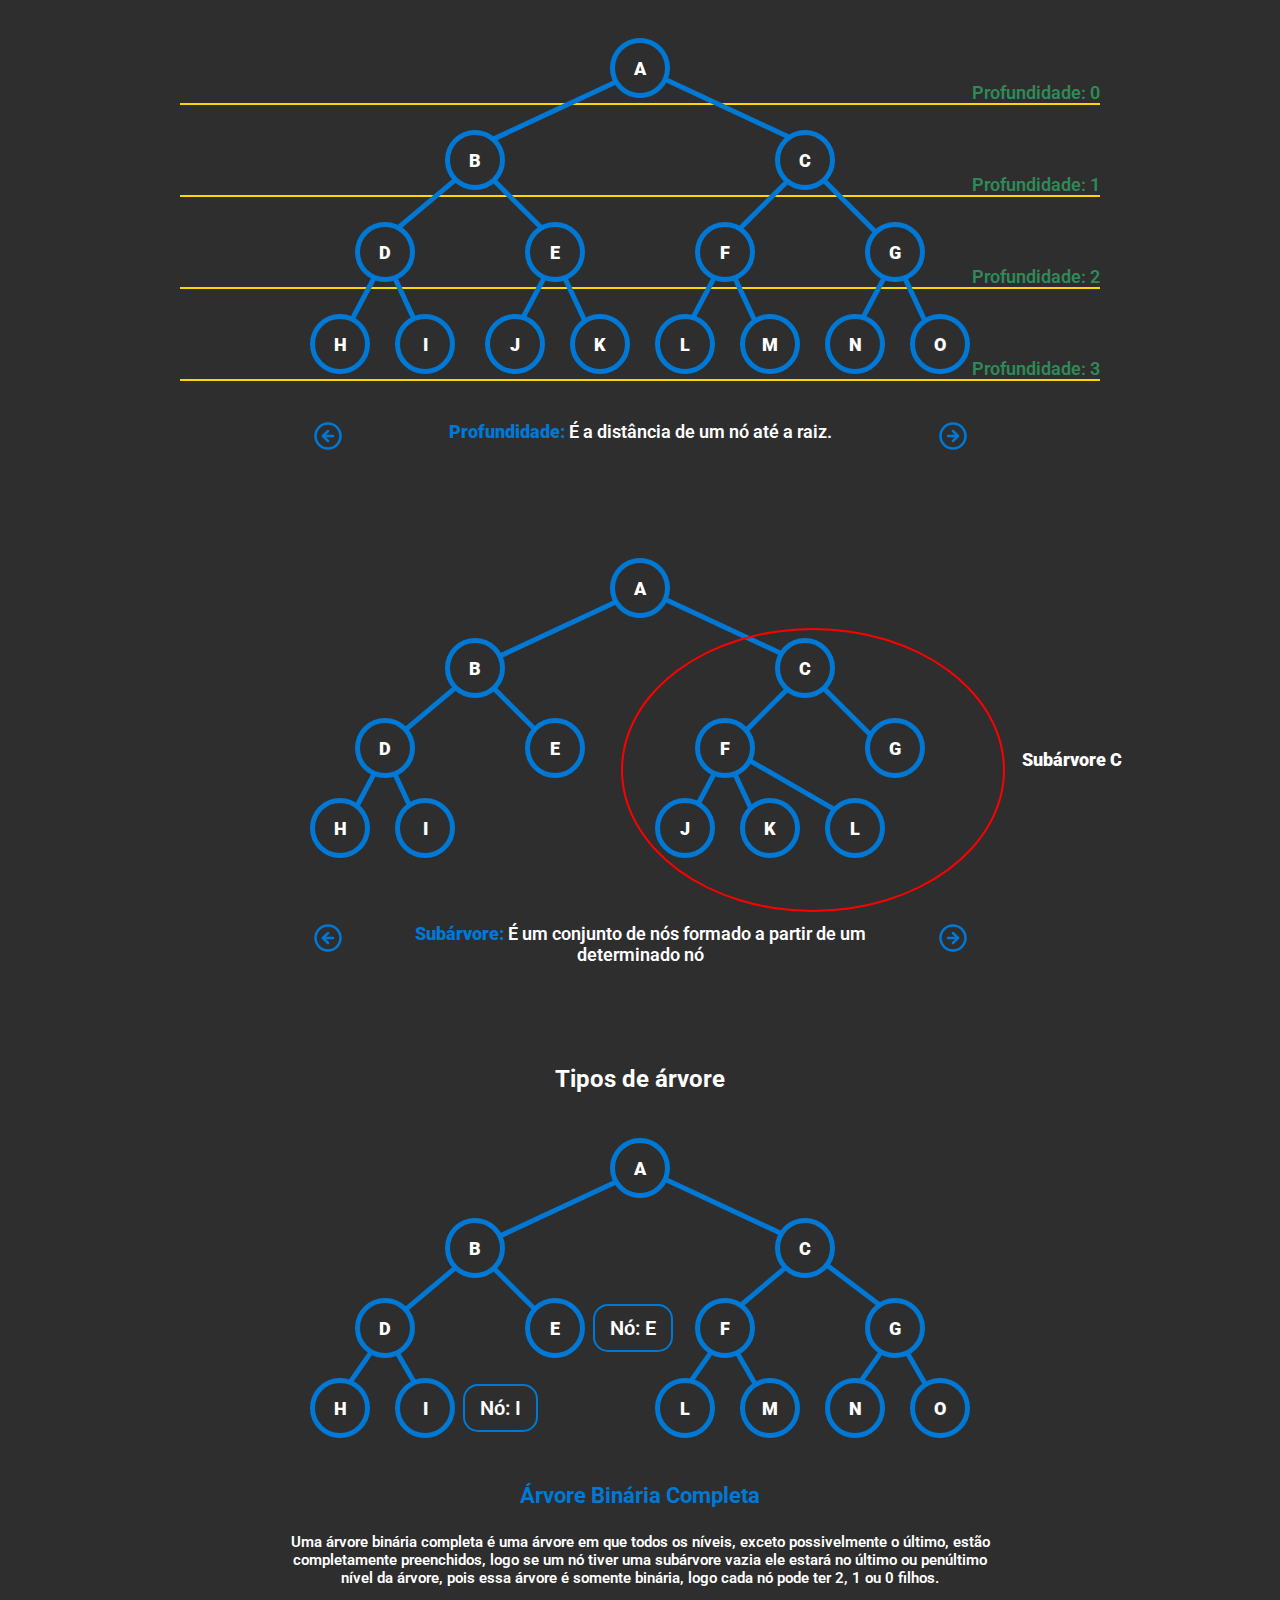
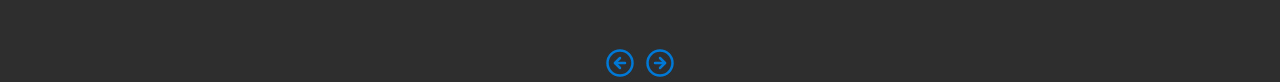
==== commit 4499128a: "v4" ====
--- a/Index.html
+++ b/Index.html
@@ -868,20 +868,762 @@
                             <p>Uma árvore binária cheia é uma árvore que caso um nó tenha alguma subárvore vazia, logo ele está no último nível, pois essa árvore é estritamente binária, logo todos os nós tem 2 filhos ou 0.</p>
                         </div>
                     </div>
-                    <div class="arvoreTipo"></div>
-                    </div>
-
-
-                <div class="container-tipos-opts">
-                    <div>Lorem ipsum dolor sit amet consectetur adipisicing elit. Quis ut ullam aut deleniti pariatur beatae dolorem fuga recusandae voluptatibus excepturi ratione aliquam, quas libero, sit explicabo iste fugiat quaerat! Voluptatum.</div>
-                    <div>Lorem ipsum, dolor sit amet consectetur adipisicing elit. Deserunt, exercitationem. Doloribus maxime dicta delectus quo nulla dolorem? Maxime nihil quos ipsam, esse aut laboriosam ab harum magnam. Fugiat, aliquid sunt.</div>
-                    <div>Lorem, ipsum dolor sit amet consectetur adipisicing elit. Laboriosam nisi pariatur libero facilis hic. Veritatis similique, perspiciatis aliquid unde, itaque ducimus facilis cum vel recusandae, ab in enim nobis officia!</div>
+
+                    <div class="arvoreTipo AVLDesbalanceadaE">
+                        <div class="column-c1">
+                            <div class="no">
+                                <div class="background"></div>
+                                <p>5</p>
+                                <span class="aresta aresta-direita column-aresta"></span>
+                                <span class="aresta aresta-esquerda column-aresta"></span>
+                            </div>
+                        </div>
+                        <div class="column-c2">
+                            <div class="no">
+                                <div class="background"></div>
+                                <p>3</p>
+                                <span class="aresta aresta-direita column-aresta" style="opacity: 0;"></span>
+                                <span class="aresta aresta-esquerda column-aresta"></span>
+                            </div>
+                            <div class="no">
+                                <div class="background"></div>
+                                <p>10</p>
+                                <span class="aresta aresta-direita column-aresta"></span>
+                                <span class="aresta aresta-esquerda column-aresta"></span>
+                            </div>
+                        </div>
+                        <div class="column-c3">
+                            <div class="no">
+                                <div class="background"></div>
+                                <p>2</p>
+                                <span class="aresta aresta-direita column-aresta" style="opacity: 0;"></span>
+                                <span class="aresta aresta-esquerda column-aresta"></span>
+                            </div>
+                            <div class="no" style="opacity: 0;">
+                                <div class="background"></div>
+                                <p>4</p>
+                                <span class="aresta aresta-direita column-aresta" style="opacity: 0;"></span>
+                                <span class="aresta aresta-esquerda column-aresta" style="opacity: 0;"></span>
+                            </div>
+                            <div class="no">
+                                <div class="background"></div>
+                                <p>8</p>
+                                <span class="aresta aresta-direita column-aresta" style="opacity: 0;"></span>
+                                <span class="aresta aresta-esquerda column-aresta" style="opacity: 0;"></span>
+                            </div>
+                            <div class="no">
+                                <div class="background"></div>
+                                <p>12</p>
+                                <span class="aresta aresta-direita column-aresta"></span>
+                                <span class="aresta aresta-esquerda column-aresta" style="opacity: 0;"></span>
+                            </div>
+                        </div>
+                        <div class="column-c4">
+                            <div class="no">
+                                <div class="background"></div>
+                                <p>1</p>
+                            </div>
+                            <div class="no" style="opacity: 0;">
+                                <div class="background"></div>
+                                <p>I</p>
+                            </div>
+                            <div class="no" style="opacity: 0;">
+                                <div class="background"></div>
+                                <p>J</p>
+                            </div>
+                            <div class="no" style="opacity: 0;">
+                                <div class="background"></div>
+                                <p>K</p>
+                            </div>
+                            <div class="no" style="opacity: 0;">
+                                <div class="background"></div>
+                                <p>L</p>
+                            </div>
+                            <div class="no" style="opacity: 0;">
+                                <div class="background"></div>
+                                <p>M</p>
+                            </div>
+                            <div class="no" style="opacity: 0;">
+                                <div class="background"></div>
+                                <p>N</p>
+                            </div>
+                            <div class="no">
+                                <div class="background"></div>
+                                <p>15</p>
+                            </div>
+                        </div>
+                        <div class="desc-tipo">
+                            <h3>Árvore Binária AVL</h3>
+                            <p>Uma árvore AVL (de Adelson-Velsky e Landis) é um tipo de árvore binária de busca autobalanceada, na qual a diferença de altura entre as subárvores esquerda e direita de qualquer nó não pode ser maior que um.</p>
+                            <p><strong>Rotação a direita:</strong> Vamos colocar o nó que tem o valor 2 no lugar do nó que tem o valor 3 e inserir os outros valores</p>
+                        </div>
+                    </div>
+
+                    <div class="arvoreTipo AVLbalanceadaE">
+                        <div class="column-c1">
+                            <div class="no">
+                                <div class="background"></div>
+                                <p>5</p>
+                                <span class="aresta aresta-direita column-aresta"></span>
+                                <span class="aresta aresta-esquerda column-aresta"></span>
+                            </div>
+                        </div>
+                        <div class="column-c2">
+                            <div class="no">
+                                <div class="background"></div>
+                                <p>2</p>
+                                <span class="aresta aresta-direita column-aresta"></span>
+                                <span class="aresta aresta-esquerda column-aresta"></span>
+                            </div>
+                            <div class="no">
+                                <div class="background"></div>
+                                <p>10</p>
+                                <span class="aresta aresta-direita column-aresta"></span>
+                                <span class="aresta aresta-esquerda column-aresta"></span>
+                            </div>
+                        </div>
+                        <div class="column-c3">
+                            <div class="no">
+                                <div class="background"></div>
+                                <p>1</p>
+                                <span class="aresta aresta-direita column-aresta" style="opacity: 0;"></span>
+                                <span class="aresta aresta-esquerda column-aresta" style="opacity: 0;"></span>
+                            </div>
+                            <div class="no">
+                                <div class="background"></div>
+                                <p>3</p>
+                                <span class="aresta aresta-direita column-aresta" style="opacity: 0;"></span>
+                                <span class="aresta aresta-esquerda column-aresta" style="opacity: 0;"></span>
+                            </div>
+                            <div class="no">
+                                <div class="background"></div>
+                                <p>8</p>
+                                <span class="aresta aresta-direita column-aresta" style="opacity: 0;"></span>
+                                <span class="aresta aresta-esquerda column-aresta" style="opacity: 0;"></span>
+                            </div>
+                            <div class="no">
+                                <div class="background"></div>
+                                <p>12</p>
+                                <span class="aresta aresta-direita column-aresta"></span>
+                                <span class="aresta aresta-esquerda column-aresta" style="opacity: 0;"></span>
+                            </div>
+                        </div>
+                        <div class="column-c4">
+                            <div class="no" style="opacity: 0;">
+                                <div class="background"></div>
+                                <p>1</p>
+                            </div>
+                            <div class="no" style="opacity: 0;">
+                                <div class="background"></div>
+                                <p>I</p>
+                            </div>
+                            <div class="no" style="opacity: 0;">
+                                <div class="background"></div>
+                                <p>J</p>
+                            </div>
+                            <div class="no" style="opacity: 0;">
+                                <div class="background"></div>
+                                <p>K</p>
+                            </div>
+                            <div class="no" style="opacity: 0;">
+                                <div class="background"></div>
+                                <p>L</p>
+                            </div>
+                            <div class="no" style="opacity: 0;">
+                                <div class="background"></div>
+                                <p>M</p>
+                            </div>
+                            <div class="no" style="opacity: 0;">
+                                <div class="background"></div>
+                                <p>N</p>
+                            </div>
+                            <div class="no">
+                                <div class="background"></div>
+                                <p>15</p>
+                            </div>
+                        </div>
+                        <div class="desc-tipo">
+                            <h3>Árvore Binária AVL</h3>
+                            <p>Agora essa árvore é uma árvore AVL pois atende a regra de balanceamento</p>
+                        </div>
+                    </div>
+
+                    <div class="arvoreTipo AVLDesbalanceadaE">
+                        <div class="column-c1">
+                            <div class="no">
+                                <div class="background"></div>
+                                <p>5</p>
+                                <span class="aresta aresta-direita column-aresta"></span>
+                                <span class="aresta aresta-esquerda column-aresta"></span>
+                            </div>
+                        </div>
+                        <div class="column-c2">
+                            <div class="no">
+                                <div class="background"></div>
+                                <p>3</p>
+                                <span class="aresta aresta-direita column-aresta"></span>
+                                <span class="aresta aresta-esquerda column-aresta"></span>
+                            </div>
+                            <div class="no">
+                                <div class="background"></div>
+                                <p>10</p>
+                                <span class="aresta aresta-direita column-aresta"></span>
+                                <span class="aresta aresta-esquerda column-aresta" style="opacity: 0;"></span>
+                            </div>
+                        </div>
+                        <div class="column-c3">
+                            <div class="no">
+                                <div class="background"></div>
+                                <p>2</p>
+                                <span class="aresta aresta-direita column-aresta" style="opacity: 0;"></span>
+                                <span class="aresta aresta-esquerda column-aresta"></span>
+                            </div>
+                            <div class="no">
+                                <div class="background"></div>
+                                <p>4</p>
+                                <span class="aresta aresta-direita column-aresta" style="opacity: 0;"></span>
+                                <span class="aresta aresta-esquerda column-aresta" style="opacity: 0;"></span>
+                            </div>
+                            <div class="no" style="opacity: 0;">
+                                <div class="background"></div>
+                                <p>8</p>
+                                <span class="aresta aresta-direita column-aresta" style="opacity: 0;"></span>
+                                <span class="aresta aresta-esquerda column-aresta" style="opacity: 0;"></span>
+                            </div>
+                            <div class="no">
+                                <div class="background"></div>
+                                <p>12</p>
+                                <span class="aresta aresta-direita column-aresta"></span>
+                                <span class="aresta aresta-esquerda column-aresta" style="opacity: 0;"></span>
+                            </div>
+                        </div>
+                        <div class="column-c4">
+                            <div class="no">
+                                <div class="background"></div>
+                                <p>1</p>
+                            </div>
+                            <div class="no" style="opacity: 0;">
+                                <div class="background"></div>
+                                <p>I</p>
+                            </div>
+                            <div class="no" style="opacity: 0;">
+                                <div class="background"></div>
+                                <p>J</p>
+                            </div>
+                            <div class="no" style="opacity: 0;">
+                                <div class="background"></div>
+                                <p>K</p>
+                            </div>
+                            <div class="no" style="opacity: 0;">
+                                <div class="background"></div>
+                                <p>L</p>
+                            </div>
+                            <div class="no" style="opacity: 0;">
+                                <div class="background"></div>
+                                <p>M</p>
+                            </div>
+                            <div class="no" style="opacity: 0;">
+                                <div class="background"></div>
+                                <p>N</p>
+                            </div>
+                            <div class="no">
+                                <div class="background"></div>
+                                <p>15</p>
+                            </div>
+                        </div>
+                        <div class="desc-tipo">
+                            <h3>Árvore Binária AVL</h3>
+                            <p>Esta árvore não esta balanceada, logo aqui vamos aplicar a rotação a esquerda</p>
+                        </div>
+                    </div>
+
+                    <div class="arvoreTipo AVLBalanceadaE">
+                        <div class="column-c1">
+                            <div class="no">
+                                <div class="background"></div>
+                                <p>5</p>
+                                <span class="aresta aresta-direita column-aresta"></span>
+                                <span class="aresta aresta-esquerda column-aresta"></span>
+                            </div>
+                        </div>
+                        <div class="column-c2">
+                            <div class="no">
+                                <div class="background"></div>
+                                <p>3</p>
+                                <span class="aresta aresta-direita column-aresta"></span>
+                                <span class="aresta aresta-esquerda column-aresta"></span>
+                            </div>
+                            <div class="no">
+                                <div class="background"></div>
+                                <p>12</p>
+                                <span class="aresta aresta-direita column-aresta"></span>
+                                <span class="aresta aresta-esquerda column-aresta"></span>
+                            </div>
+                        </div>
+                        <div class="column-c3">
+                            <div class="no">
+                                <div class="background"></div>
+                                <p>2</p>
+                                <span class="aresta aresta-direita column-aresta" style="opacity: 0;"></span>
+                                <span class="aresta aresta-esquerda column-aresta"></span>
+                            </div>
+                            <div class="no">
+                                <div class="background"></div>
+                                <p>4</p>
+                                <span class="aresta aresta-direita column-aresta" style="opacity: 0;"></span>
+                                <span class="aresta aresta-esquerda column-aresta" style="opacity: 0;"></span>
+                            </div>
+                            <div class="no">
+                                <div class="background"></div>
+                                <p>10</p>
+                                <span class="aresta aresta-direita column-aresta" style="opacity: 0;"></span>
+                                <span class="aresta aresta-esquerda column-aresta" style="opacity: 0;"></span>
+                            </div>
+                            <div class="no">
+                                <div class="background"></div>
+                                <p>15</p>
+                                <span class="aresta aresta-direita column-aresta" style="opacity: 0;"></span>
+                                <span class="aresta aresta-esquerda column-aresta" style="opacity: 0;"></span>
+                            </div>
+                        </div>
+                        <div class="column-c4">
+                            <div class="no">
+                                <div class="background"></div>
+                                <p>1</p>
+                            </div>
+                            <div class="no" style="opacity: 0;">
+                                <div class="background"></div>
+                                <p>I</p>
+                            </div>
+                            <div class="no" style="opacity: 0;">
+                                <div class="background"></div>
+                                <p>J</p>
+                            </div>
+                            <div class="no" style="opacity: 0;">
+                                <div class="background"></div>
+                                <p>K</p>
+                            </div>
+                            <div class="no" style="opacity: 0;">
+                                <div class="background"></div>
+                                <p>L</p>
+                            </div>
+                            <div class="no" style="opacity: 0;">
+                                <div class="background"></div>
+                                <p>M</p>
+                            </div>
+                            <div class="no" style="opacity: 0;">
+                                <div class="background"></div>
+                                <p>N</p>
+                            </div>
+                            <div class="no" style="opacity: 0;">
+                                <div class="background"></div>
+                                <p>15</p>
+                            </div>
+                        </div>
+                        <div class="desc-tipo">
+                            <h3>Árvore Binária AVL</h3>
+                            <p>Agora essa árvore atende ao balanceamento, fazendo uma rotação a direita colocamos o nó com valor 12 no lugar do nó com valor 10 e inserimos seus valores</p>
+                        </div>
+                    </div>
+
+                    <div class="arvoreTipo AVLDesbalanceadaED">
+                        <div class="column-c1">
+                            <div class="no">
+                                <div class="background"></div>
+                                <p>5</p>
+                                <span class="aresta aresta-direita column-aresta"></span>
+                                <span class="aresta aresta-esquerda column-aresta"></span>
+                            </div>
+                        </div>
+                        <div class="column-c2">
+                            <div class="no">
+                                <div class="background"></div>
+                                <p>3</p>
+                                <span class="aresta aresta-direita column-aresta"></span>
+                                <span class="aresta aresta-esquerda column-aresta"></span>
+                            </div>
+                            <div class="no">
+                                <div class="background"></div>
+                                <p>10</p>
+                                <span class="aresta aresta-direita column-aresta"></span>
+                                <span class="aresta aresta-esquerda column-aresta" style="opacity: 0;"></span>
+                            </div>
+                        </div>
+                        <div class="column-c3">
+                            <div class="no">
+                                <div class="background"></div>
+                                <p>2</p>
+                                <span class="aresta aresta-direita column-aresta" style="opacity: 0;"></span>
+                                <span class="aresta aresta-esquerda column-aresta"></span>
+                            </div>
+                            <div class="no">
+                                <div class="background"></div>
+                                <p>4</p>
+                                <span class="aresta aresta-direita column-aresta" style="opacity: 0;"></span>
+                                <span class="aresta aresta-esquerda column-aresta" style="opacity: 0;"></span>
+                            </div>
+                            <div class="no" style="opacity: 0;">
+                                <div class="background"></div>
+                                <p>10</p>
+                                <span class="aresta aresta-direita column-aresta" style="opacity: 0;"></span>
+                                <span class="aresta aresta-esquerda column-aresta" style="opacity: 0;"></span>
+                            </div>
+                            <div class="no" >
+                                <div class="background"></div>
+                                <p>15</p>
+                                <span class="aresta aresta-direita column-aresta" style="opacity: 0;"></span>
+                                <span class="aresta aresta-esquerda column-aresta"></span>
+                            </div>
+                        </div>
+                        <div class="column-c4">
+                            <div class="no">
+                                <div class="background"></div>
+                                <p>1</p>
+                            </div>
+                            <div class="no" style="opacity: 0;">
+                                <div class="background"></div>
+                                <p>I</p>
+                            </div>
+                            <div class="no" style="opacity: 0;">
+                                <div class="background"></div>
+                                <p>J</p>
+                            </div>
+                            <div class="no" style="opacity: 0;">
+                                <div class="background"></div>
+                                <p>K</p>
+                            </div>
+                            <div class="no" style="opacity: 0;">
+                                <div class="background"></div>
+                                <p>L</p>
+                            </div>
+                            <div class="no" style="opacity: 0;">
+                                <div class="background"></div>
+                                <p>M</p>
+                            </div>
+                            <div class="no">
+                                <div class="background"></div>
+                                <p>12</p>
+                            </div>
+                            <div class="no" style="opacity: 0;">
+                                <div class="background"></div>
+                                <p>15</p>
+                            </div>
+                        </div>
+                        <div class="desc-tipo">
+                            <h3>Árvore Binária AVL</h3>
+                            <p>A subárvore direita não esta balanceada, aqui vamos fazer uma rotação a esquerda e depois a direita</p>
+                        </div>
+                    </div>
+
+                    <div class="arvoreTipo AVLDesbalanceadaED">
+                        <div class="column-c1">
+                            <div class="no">
+                                <div class="background"></div>
+                                <p>5</p>
+                                <span class="aresta aresta-direita column-aresta"></span>
+                                <span class="aresta aresta-esquerda column-aresta"></span>
+                            </div>
+                        </div>
+                        <div class="column-c2">
+                            <div class="no">
+                                <div class="background"></div>
+                                <p>3</p>
+                                <span class="aresta aresta-direita column-aresta"></span>
+                                <span class="aresta aresta-esquerda column-aresta"></span>
+                            </div>
+                            <div class="no">
+                                <div class="background"></div>
+                                <p>10</p>
+                                <span class="aresta aresta-direita column-aresta"></span>
+                                <span class="aresta aresta-esquerda column-aresta" style="opacity: 0;"></span>
+                            </div>
+                        </div>
+                        <div class="column-c3">
+                            <div class="no">
+                                <div class="background"></div>
+                                <p>2</p>
+                                <span class="aresta aresta-direita column-aresta" style="opacity: 0;"></span>
+                                <span class="aresta aresta-esquerda column-aresta"></span>
+                            </div>
+                            <div class="no">
+                                <div class="background"></div>
+                                <p>4</p>
+                                <span class="aresta aresta-direita column-aresta" style="opacity: 0;"></span>
+                                <span class="aresta aresta-esquerda column-aresta" style="opacity: 0;"></span>
+                            </div>
+                            <div class="no" style="opacity: 0;">
+                                <div class="background"></div>
+                                <p>10</p>
+                                <span class="aresta aresta-direita column-aresta" style="opacity: 0;"></span>
+                                <span class="aresta aresta-esquerda column-aresta" style="opacity: 0;"></span>
+                            </div>
+                            <div class="no" >
+                                <div class="background"></div>
+                                <p>12</p>
+                                <span class="aresta aresta-direita column-aresta"></span>
+                                <span class="aresta aresta-esquerda column-aresta" style="opacity: 0;"></span>
+                            </div>
+                        </div>
+                        <div class="column-c4">
+                            <div class="no">
+                                <div class="background"></div>
+                                <p>1</p>
+                            </div>
+                            <div class="no" style="opacity: 0;">
+                                <div class="background"></div>
+                                <p>I</p>
+                            </div>
+                            <div class="no" style="opacity: 0;">
+                                <div class="background"></div>
+                                <p>J</p>
+                            </div>
+                            <div class="no" style="opacity: 0;">
+                                <div class="background"></div>
+                                <p>K</p>
+                            </div>
+                            <div class="no" style="opacity: 0;">
+                                <div class="background"></div>
+                                <p>L</p>
+                            </div>
+                            <div class="no" style="opacity: 0;">
+                                <div class="background"></div>
+                                <p>M</p>
+                            </div>
+                            <div class="no" style="opacity: 0;">
+                                <div class="background"></div>
+                                <p>15</p>
+                            </div>
+                            <div class="no">
+                                <div class="background"></div>
+                                <p>15</p>
+                            </div>
+                        </div>
+                        <div class="desc-tipo">
+                            <h3>Árvore Binária AVL</h3>
+                            <p>Rotamos a esquerda</p>
+                        </div>
+                    </div>
+
+                    <div class="arvoreTipo AVLBalanceadaED">
+                        <div class="column-c1">
+                            <div class="no">
+                                <div class="background"></div>
+                                <p>5</p>
+                                <span class="aresta aresta-direita column-aresta"></span>
+                                <span class="aresta aresta-esquerda column-aresta"></span>
+                            </div>
+                        </div>
+                        <div class="column-c2">
+                            <div class="no">
+                                <div class="background"></div>
+                                <p>3</p>
+                                <span class="aresta aresta-direita column-aresta"></span>
+                                <span class="aresta aresta-esquerda column-aresta"></span>
+                            </div>
+                            <div class="no">
+                                <div class="background"></div>
+                                <p>12</p>
+                                <span class="aresta aresta-direita column-aresta"></span>
+                                <span class="aresta aresta-esquerda column-aresta"></span>
+                            </div>
+                        </div>
+                        <div class="column-c3">
+                            <div class="no">
+                                <div class="background"></div>
+                                <p>2</p>
+                                <span class="aresta aresta-direita column-aresta" style="opacity: 0;"></span>
+                                <span class="aresta aresta-esquerda column-aresta"></span>
+                            </div>
+                            <div class="no">
+                                <div class="background"></div>
+                                <p>4</p>
+                                <span class="aresta aresta-direita column-aresta" style="opacity: 0;"></span>
+                                <span class="aresta aresta-esquerda column-aresta" style="opacity: 0;"></span>
+                            </div>
+                            <div class="no">
+                                <div class="background"></div>
+                                <p>10</p>
+                                <span class="aresta aresta-direita column-aresta" style="opacity: 0;"></span>
+                                <span class="aresta aresta-esquerda column-aresta" style="opacity: 0;"></span>
+                            </div>
+                            <div class="no" >
+                                <div class="background"></div>
+                                <p>15</p>
+                                <span class="aresta aresta-direita column-aresta" style="opacity: 0;"></span>
+                                <span class="aresta aresta-esquerda column-aresta" style="opacity: 0;"></span>
+                            </div>
+                        </div>
+                        <div class="column-c4">
+                            <div class="no">
+                                <div class="background"></div>
+                                <p>1</p>
+                            </div>
+                            <div class="no" style="opacity: 0;">
+                                <div class="background"></div>
+                                <p>I</p>
+                            </div>
+                            <div class="no" style="opacity: 0;">
+                                <div class="background"></div>
+                                <p>J</p>
+                            </div>
+                            <div class="no" style="opacity: 0;">
+                                <div class="background"></div>
+                                <p>K</p>
+                            </div>
+                            <div class="no" style="opacity: 0;">
+                                <div class="background"></div>
+                                <p>L</p>
+                            </div>
+                            <div class="no" style="opacity: 0;">
+                                <div class="background"></div>
+                                <p>M</p>
+                            </div>
+                            <div class="no" style="opacity: 0;">
+                                <div class="background"></div>
+                                <p>15</p>
+                            </div>
+                            <div class="no" style="opacity: 0;">
+                                <div class="background"></div>
+                                <p>15</p>
+                            </div>
+                        </div>
+                        <div class="desc-tipo">
+                            <h3>Árvore Binária AVL</h3>
+                            <p>Rotamos a direita, e agora temos uma árvore AVL balanceada, agora uma rotação direita e esquerda deve ser feita da mesma maneira.</p>
+                        </div>
+                    </div>
+
+                    <div class="arvoreTipo quadTree">
+
+                        <div class="column-c1">
+                            <div class="no">
+                                <div class="background"></div>
+                                <p>A</p>
+                                <span class="aresta aresta-direita column-aresta"></span>
+                                <span class="aresta aresta-esquerda column-aresta"></span>
+                            </div>
+                        </div>
+                        <div class="column-c2">
+                            <div class="no">
+                                <div class="background"></div>
+                                <p>B</p>
+                                <span class="aresta aresta-direita column-aresta"></span>
+                                <span class="aresta aresta-esquerda column-aresta"></span>
+                            </div>
+                            <div class="no">
+                                <div class="background"></div>
+                                <p>C</p>
+                                <span class="aresta aresta-direita column-aresta"></span>
+                                <span class="aresta aresta-esquerda column-aresta"></span>
+                            </div>
+                        </div>
+                        <div class="column-c3">
+                            <div class="no">
+                                <div class="background"></div>
+                                <p>D</p>
+                                <span class="aresta aresta-direita column-aresta"></span>
+                                <span class="aresta aresta-esquerda column-aresta"></span>
+                            </div>
+                            <div class="no">
+                                <div class="background"></div>
+                                <p>E</p>
+                                <span class="aresta aresta-direita column-aresta" style="opacity: 0;"></span>
+                                <span class="aresta aresta-esquerda column-aresta" style="opacity: 0;"></span>  
+                            </div>
+                            <div class="no">
+                                <div class="background"></div>
+                                <p>F</p>
+                                <span class="aresta aresta-direita column-aresta"></span>
+                                <span class="aresta aresta-esquerda column-aresta"></span>
+                            </div>
+                            <div class="no">
+                                <div class="background"></div>
+                                <p>G</p>
+                                <span class="aresta aresta-direita column-aresta"></span>
+                                <span class="aresta aresta-esquerda column-aresta"></span>
+                            </div>
+                        </div>
+                        <div class="column-c4">
+                            <div class="no">
+                                <div class="background"></div>
+                                <p>H</p>
+                            </div>
+                            <div class="no">
+                                <div class="background"></div>
+                                <p>I</p>
+                            </div>
+                            <div class="no" style="opacity: 0;">
+                                <div class="background"></div>
+                                <p>J</p>
+                            </div>
+                            <div class="no" style="opacity: 0;">
+                                <div class="background"></div>
+                                <p>K</p>
+                            </div>
+                            <div class="no">
+                                <div class="background"></div>
+                                <p>L</p>
+                            </div>
+                            <div class="no">
+                                <div class="background"></div>
+                                <p>M</p>
+                            </div>
+                            <div class="no">
+                                <div class="background"></div>
+                                <p>N</p>
+                            </div>
+                            <div class="no">
+                                <div class="background"></div>
+                                <p>O</p>
+                            </div>
+                        </div>
+
+                        <div class="desc-tipo">
+                            <h3>Árvore QuadTree</h3>
+                            <p>Uma árvore QuadTree, é uma árvore usada para separar espaços bidimensionais de forma eficiente, esse divisão é feita de maneira recursiva com uma condição de parada, nessa árvore cada nó representa uma partição do espaço anterior, dessa forma cada nó é um quadrante cada vez menor do espaço original, essa árvore é usada principalmente na computação Gráfica e no processamento de imagens</p>
+                        </div>
+                    </div>
+                    
+                    </div>
+
+
+                <div class="container-mudarArvore">
+                    
+                    <div class="arrowTrocaArvore"><svg xmlns="http://www.w3.org/2000/svg" width="30" height="30" viewBox="0 0 24 24" fill="none" stroke="currentColor" stroke-width="2" stroke-linecap="round" stroke-linejoin="round" class="lucide lucide-circle-arrow-left"><circle cx="12" cy="12" r="10"></circle><path d="M16 12H8"></path><path d="m12 8-4 4 4 4"></path></svg></div>
+
+                    <div class="arrowTrocaArvore"><svg xmlns="http://www.w3.org/2000/svg" width="30" height="30" viewBox="0 0 24 24" fill="none" stroke="currentColor" stroke-width="2" stroke-linecap="round" stroke-linejoin="round" class="lucide lucide-circle-arrow-right"><circle cx="12" cy="12" r="10"></circle><path d="M8 12h8"></path><path d="m12 16 4-4-4-4"></path></svg></div>
                 </div>
             </div>
         </div>
     </section>
 
     <script>
+
+        let arrowTrocaArvores = document.querySelectorAll('.arrowTrocaArvore')  
+
+        let contTArvore = 0
+        
+        arrowTrocaArvores[0].addEventListener('click', () => {
+            let containerArvore = document.querySelector('.arvoreTipo1')
+            contTArvore = contTArvore - 1000
+
+            if(contTArvore < 0){
+                contTArvore = 9000
+            }
+            containerArvore.style.marginLeft = `-${contTArvore}px`
+        })
+
+        arrowTrocaArvores[1].addEventListener('click', () => {
+            let containerArvore = document.querySelector('.arvoreTipo1')
+            
+            contTArvore = contTArvore + 1000
+
+            if(contTArvore >= 10000){
+                contTArvore = 0
+            }
+            containerArvore.style.marginLeft = `-${contTArvore}px`
+        })
+
 
         let destaqueArray = [false,false,false]
 
--- a/styles.css
+++ b/styles.css
@@ -1302,7 +1302,6 @@
 .arvoreTipo{
     transition: 1s all;
     width: 1000px;
-    margin-bottom: 150px;
 }
 
 .container-content-tipos{
@@ -1311,18 +1310,17 @@
 }
 
 .container-arvores-tipos{
-    width: 4000px;
+    width: 10000px;
     display: flex;
     flex-direction: row;
 }
 
 .arvoreTipo1{
-    margin-left: -1000px;
 }
 
 
 .container-tipos-opts{
-    margin-top: 50px;
+    margin-top: 10px;
 }
 
 .desc-tipo{
@@ -1359,4 +1357,16 @@
 .noNPB{
     left: 0%;
     top: 120%;
+}
+
+
+.container-mudarArvore{
+    display: flex;
+    justify-content: center;
+    gap: 10px;
+}
+
+.container-mudarArvore svg{
+    color: var(--principal);
+    cursor: pointer;
 }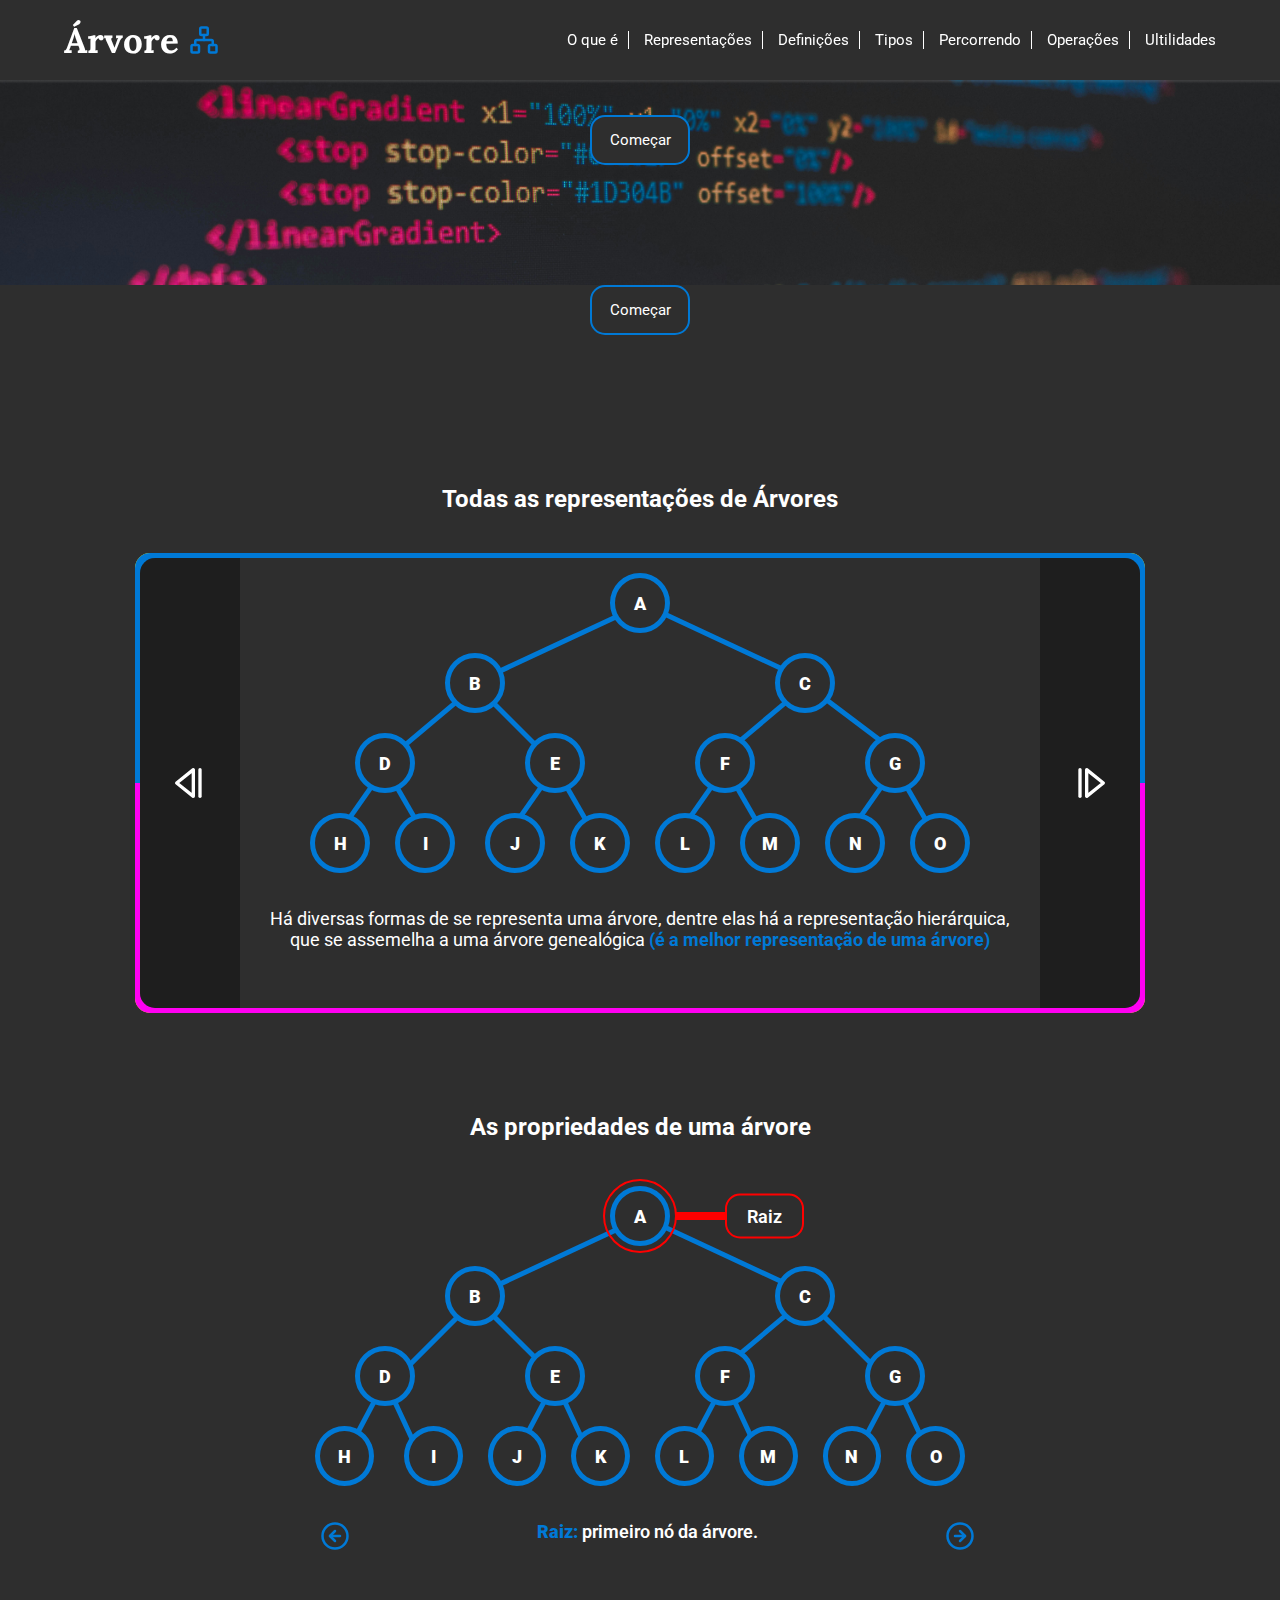
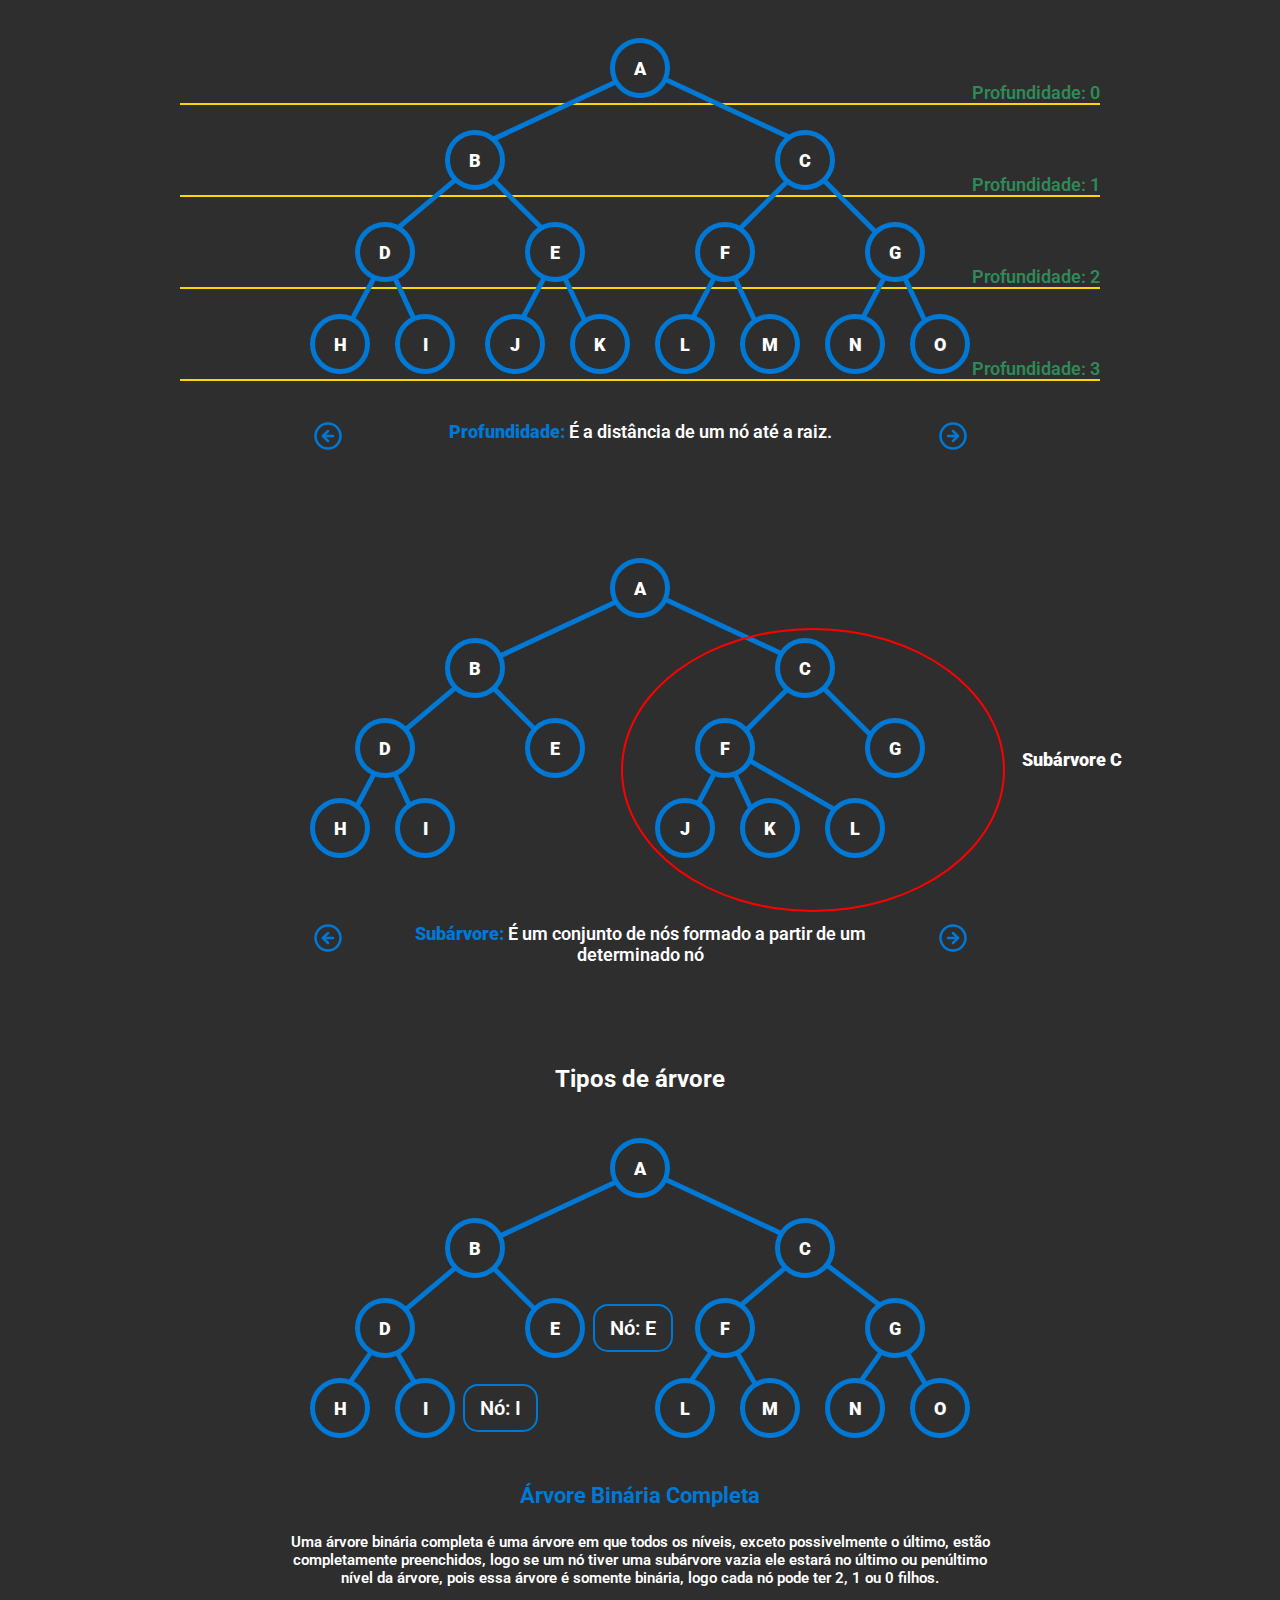
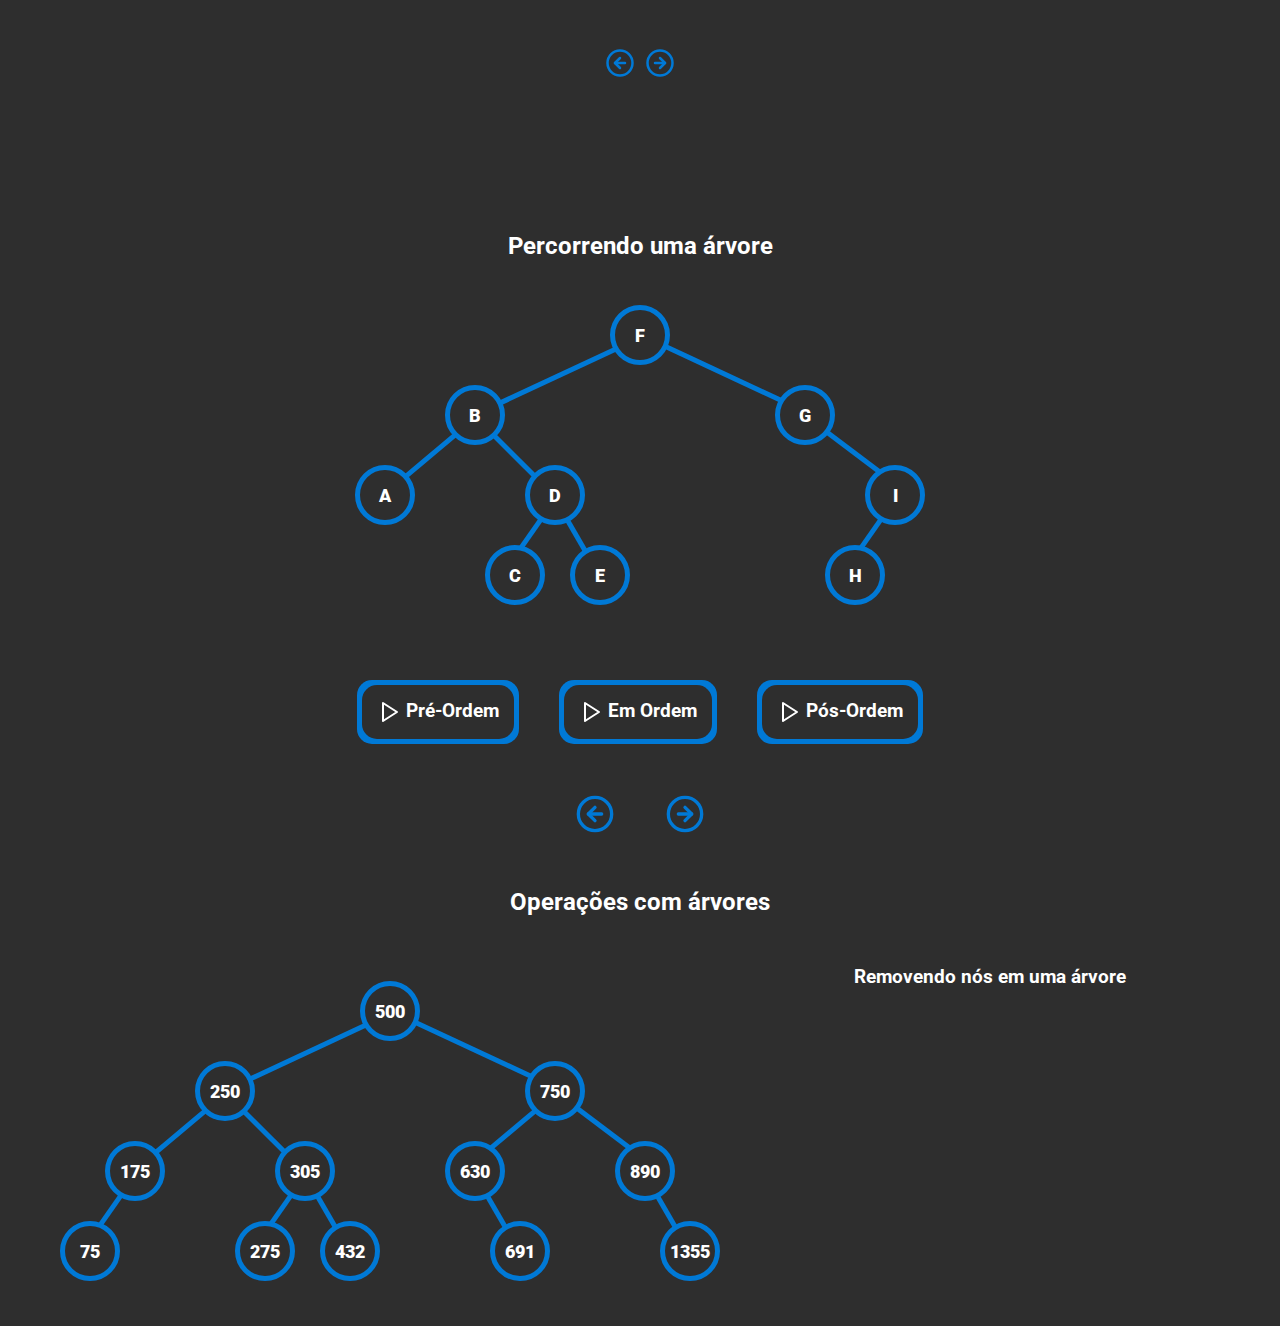
==== commit bc4f7989: "V5" ====
--- a/Index.html
+++ b/Index.html
@@ -26,6 +26,7 @@
                         <li class="menu-opt definicoes">Definições</li>
                         <li class="menu-opt tipos">Tipos</li>
                         <li class="menu-opt percorrendo">Percorrendo</li>
+                        <li class="menu-opt operacoes">Operações</li>
                         <li class="menu-opt utilidades">Ultilidades</li>
                     </ul>
                 </nav>
@@ -1591,13 +1592,439 @@
                     
                     <div class="arrowTrocaArvore"><svg xmlns="http://www.w3.org/2000/svg" width="30" height="30" viewBox="0 0 24 24" fill="none" stroke="currentColor" stroke-width="2" stroke-linecap="round" stroke-linejoin="round" class="lucide lucide-circle-arrow-left"><circle cx="12" cy="12" r="10"></circle><path d="M16 12H8"></path><path d="m12 8-4 4 4 4"></path></svg></div>
 
+
                     <div class="arrowTrocaArvore"><svg xmlns="http://www.w3.org/2000/svg" width="30" height="30" viewBox="0 0 24 24" fill="none" stroke="currentColor" stroke-width="2" stroke-linecap="round" stroke-linejoin="round" class="lucide lucide-circle-arrow-right"><circle cx="12" cy="12" r="10"></circle><path d="M8 12h8"></path><path d="m12 16 4-4-4-4"></path></svg></div>
                 </div>
             </div>
         </div>
     </section>
 
+    <section class="section" id="percorrendo">
+
+        <div class="container-all-percorrendo">
+            <div class="container-title-percorrendo">
+                <h2>Percorrendo uma árvore</h2>
+            </div>
+
+            <div class="container-content-percorrendo">
+                
+                <div class="column-c1">
+                    <div class="no">
+                        <div class="background noAnimado" id="noF"></div>
+                        <p>F</p>
+                        <span class="aresta aresta-direita column-aresta"></span>
+                        <span class="aresta aresta-esquerda column-aresta"></span>
+                    </div>
+                </div>
+                <div class="column-c2">
+                    <div class="no">
+                        <div class="background noAnimado" id="noB"></div>
+                        <p>B</p>
+                        <span class="aresta aresta-direita column-aresta"></span>
+                        <span class="aresta aresta-esquerda column-aresta"></span>
+                    </div>
+                    <div class="no">
+                        <div class="background noAnimado" id="noG"></div>
+                        <p>G</p>
+                        <span class="aresta aresta-direita column-aresta"></span>
+                        <span class="aresta aresta-esquerda column-aresta" style="opacity: 0;"></span>
+                    </div>
+                </div>
+                <div class="column-c3">
+                    <div class="no">
+                        <div class="background noAnimado" id="noA"></div>
+                        <p>A</p>
+                        <span class="aresta aresta-direita column-aresta" style="opacity: 0;"></span>
+                        <span class="aresta aresta-esquerda column-aresta" style="opacity: 0;"></span>
+                    </div>
+                    <div class="no">
+                        <div class="background noAnimado" id="noD"></div>
+                        <p>D</p>
+                        <span class="aresta aresta-direita column-aresta"></span>
+                        <span class="aresta aresta-esquerda column-aresta"></span>
+                    </div>
+                    <div class="no" style="opacity: 0;">
+                        <div class="background"></div>
+                        <p>F</p>
+                        <span class="aresta aresta-direita column-aresta"></span>
+                        <span class="aresta aresta-esquerda column-aresta"></span>
+                    </div>
+                    <div class="no">
+                        <div class="background noAnimado" id="noI"></div>
+                        <p>I</p>
+                        <span class="aresta aresta-direita column-aresta" style="opacity: 0;"></span>
+                        <span class="aresta aresta-esquerda column-aresta"></span>
+                    </div>
+                </div>
+                <div class="column-c4">
+                    <div class="no" style="opacity: 0;">
+                        <div class="background"></div>
+                        <p>H</p>
+                    </div>
+                    <div class="no" style="opacity: 0;">
+                        <div class="background"></div>
+                        <p>I</p>
+                    </div>
+                    <div class="no">
+                        <div class="background noAnimado" id="noC"></div>
+                        <p>C</p>
+                    </div>
+                    <div class="no">
+                        <div class="background noAnimado" id="noE"></div>
+                        <p>E</p>
+                    </div>
+                    <div class="no" style="opacity: 0;">
+                        <div class="background"></div>
+                        <p>L</p>
+                    </div>
+                    <div class="no" style="opacity: 0;">
+                        <div class="background"></div>
+                        <p>M</p>
+                    </div>
+                    <div class="no">
+                        <div class="background noAnimado" id="noH"></div>
+                        <p>H</p>
+                    </div>
+                    <div class="no" style="opacity: 0;">
+                        <div class="background"></div>
+                        <p>O</p>
+                    </div>
+
+                    
+                </div>
+                <div class="container-text"><p class="text-percorrendo"></p></div>
+                
+                <div class="percorrendo-opts">
+                    <div class="opt">
+                        <div class="border-opt"></div>
+                        <div class="background-opt">
+                            <svg xmlns="http://www.w3.org/2000/svg" width="24" height="24" viewBox="0 0 24 24" fill="none"          
+                            stroke="currentColor" stroke-width="2" stroke-linecap="round" stroke-linejoin="round" class="lucide lucide- 
+                            play"><polygon points="6 3 20 12 6 21 6 3"/>
+                            </svg>
+                            <h3>Pré-Ordem</h3> 
+                        </div>
+                    </div>
+                    <div class="opt">
+                        <div class="border-opt"></div>
+                        <div class="background-opt">
+                            <svg xmlns="http://www.w3.org/2000/svg" width="24" height="24" viewBox="0 0 24 24" fill="none"          
+                            stroke="currentColor" stroke-width="2" stroke-linecap="round" stroke-linejoin="round" class="lucide lucide- 
+                            play"><polygon points="6 3 20 12 6 21 6 3"/>
+                            </svg>
+                            <h3>Em Ordem</h3> 
+                        </div>
+                    </div>
+                    <div class="opt">
+                        <div class="border-opt" id="posborder"></div>
+                        <div class="background-opt">
+                            <svg xmlns="http://www.w3.org/2000/svg" width="24" height="24" viewBox="0 0 24 24" fill="none"          
+                            stroke="currentColor" stroke-width="2" stroke-linecap="round" stroke-linejoin="round" class="lucide lucide- 
+                            play"><polygon points="6 3 20 12 6 21 6 3"/>
+                            </svg>
+                            <h3>Pós-Ordem</h3> 
+                        </div>
+                    </div>
+                </div>
+                <div class="container-arrowTroca-no">
+                        
+                    <div class="arrowTrocaNo"><svg xmlns="http://www.w3.org/2000/svg" width="40" height="40" viewBox="0 0 24 24" fill="none" stroke="currentColor" stroke-width="2" stroke-linecap="round" stroke-linejoin="round" class="lucide lucide-circle-arrow-left"><circle cx="12" cy="12" r="10"></circle><path d="M16 12H8"></path><path d="m12 8-4 4 4 4"></path></svg></div>
+
+
+                    <div class="arrowTrocaNo"><svg xmlns="http://www.w3.org/2000/svg" width="40" height="40" viewBox="0 0 24 24" fill="none" stroke="currentColor" stroke-width="2" stroke-linecap="round" stroke-linejoin="round" class="lucide lucide-circle-arrow-right"><circle cx="12" cy="12" r="10"></circle><path d="M8 12h8"></path><path d="m12 16 4-4-4-4"></path></svg>
+                    </div>
+                </div>
+            </div>
+        </div>
+
+    </section>
+
+    <section class="section" id="operacoes">
+        <div class="container-all-operacoes">
+            <div class="container-title-operacoes">
+                <h2>Operações com árvores</h2>
+            </div>
+
+            <div class="container-content-operacoes">
+                <div class="container-arvore-operacoes">
+                    <div class="column-c1">
+                        <div class="no">
+                            <div class="background"></div>
+                            <p>500</p>
+                            <span class="aresta aresta-direita column-aresta"></span>
+                            <span class="aresta aresta-esquerda column-aresta"></span>
+                        </div>
+                    </div>
+                    <div class="column-c2">
+                        <div class="no">
+                            <div class="background"></div>
+                            <p>250</p>
+                            <span class="aresta aresta-direita column-aresta"></span>
+                            <span class="aresta aresta-esquerda column-aresta"></span>
+                        </div>
+                        <div class="no">
+                            <div class="background"></div>
+                            <p>750</p>
+                            <span class="aresta aresta-direita column-aresta"></span>
+                            <span class="aresta aresta-esquerda column-aresta"></span>
+                        </div>
+                    </div>
+                    <div class="column-c3">
+                        <div class="no">
+                            <div class="background"></div>
+                            <p>175</p>
+                            <span class="aresta aresta-direita column-aresta" style="opacity: 0;",></span>
+                            <span class="aresta aresta-esquerda column-aresta"></span>
+                        </div>
+                        <div class="no">
+                            <div class="background"></div>
+                            <p>305</p>
+                            <span class="aresta aresta-direita column-aresta"></span>
+                            <span class="aresta aresta-esquerda column-aresta"></span>
+                        </div>
+                        <div class="no">
+                            <div class="background"></div>
+                            <p>630</p>
+                            <span class="aresta aresta-direita column-aresta"></span>
+                            <span class="aresta aresta-esquerda column-aresta" style="opacity: 0;"></span>
+                        </div>
+                        <div class="no">
+                            <div class="background"></div>
+                            <p>890</p>
+                            <span class="aresta aresta-direita column-aresta"></span>
+                            <span class="aresta aresta-esquerda column-aresta" style="opacity: 0;"></span>
+                        </div>
+                    </div>
+                    <div class="column-c4">
+                        <div class="no">
+                            <div class="background"></div>
+                            <p>75</p>
+                        </div>
+                        <div class="no" style="opacity: 0;">
+                            <div class="background"></div>
+                            <p>I</p>
+                        </div>
+                        <div class="no">
+                            <div class="background"></div>
+                            <p>275</p>
+                        </div>
+                        <div class="no">
+                            <div class="background"></div>
+                            <p>432</p>
+                        </div>
+                        <div class="no" style="opacity: 0;">
+                            <div class="background"></div>
+                            <p>L</p>
+                        </div>
+                        <div class="no">
+                            <div class="background"></div>
+                            <p>691</p>
+                        </div>
+                        <div class="no" style="opacity: 0;">
+                            <div class="background"></div>
+                            <p>N</p>
+                        </div>
+                        <div class="no">
+                            <div class="background"></div>
+                            <p>1355</p>
+                        </div>
+                    </div>
+                </div>
+                <div class="container-codigo-operacoes">
+                    <div class="carrocelCode">
+                        <div class="code" id="code1">
+                            <h3>Adicionando nós em uma árvore</h3>
+                            <p></p>
+                            <p></p>
+                            <p></p>
+                        </div>
+                        <div class="code">
+                            <h3>Removendo nós em uma árvore</h3>
+                            <p></p>
+                            <p></p>
+                            <p></p>
+                        </div>
+                    </div>
+                </div>
+            </div>
+        </div>
+    </section>
+
     <script>
+
+        function verificaOpt(){
+            
+            if(opts[0].classList.length > 1){
+                opts[0].classList.remove('selectOpt')
+                let border = opts[0].querySelector('.border-opt')
+                border.classList.remove('border-optActv')
+            }
+
+            if(opts[1].classList.length > 1){
+                opts[1].classList.remove('selectOpt')
+                let border = opts[1].querySelector('.border-opt')
+                border.classList.remove('border-optActv')
+            }
+
+            if(opts[2].classList.length > 1){
+                opts[2].classList.remove('selectOpt')
+                let border = opts[2].querySelector('.border-opt')
+                border.classList.remove('border-optActv')
+            }
+
+        }
+
+        function retiraNos(){
+            noCont = -1
+            for(let i = 0; i < preOrdemArray.length; i++){
+                no = document.getElementById(preOrdemArray[i])    
+                no.classList.remove('noanimation')
+            }
+        }
+
+        let preOrdemArray = ['noF','noB','noA','noD','noC','noE','noG','noI','noH']
+        let noCont = -1;
+
+        function noContAdd(int){
+            if(int == 0){
+                noCont = 0
+            }  
+            
+            if(int == 1){
+                noCont++
+                if(noCont == preOrdemArray.length){
+                    noCont = 0;
+                }
+
+            } else {
+                noCont--
+                console.log(noCont)
+                if(noCont < 0){
+                    noCont = preOrdemArray.length - 1
+                }
+            }
+        }
+
+        function animationPreOrdem(int = 0){
+            
+            noContAdd(int);
+
+            let p = document.querySelector('.text-percorrendo')
+            p.textContent = 'Na pré-ordem vamos começar pela raiz, depois o nó da esquerda e depois o nó da direita: F, B, A, D, C, E, G, I, H,'
+            let no
+            for(let i = 0; i < preOrdemArray.length; i++){
+                no = document.getElementById(preOrdemArray[i])    
+                no.classList.remove('noanimation')
+            }
+            
+            no = document.getElementById(preOrdemArray[noCont])
+            no.classList.add('noanimation')
+           
+
+        }
+
+
+        let emOrdemArray = ['noA','noB','noC','noD','noE','noF','noG','noH','noI']
+        function animationEmOrdem(int = 0){   
+
+            noContAdd(int);
+
+            let p = document.querySelector('.text-percorrendo')
+            p.textContent = 'Na ordem vamos começar pelo nó da esquerda, depois a raiz e depois o nó da direita: A, B, C, D, E, F, G, H, I,'
+
+            let no
+            for(let i = 0; i < emOrdemArray.length; i++){
+                no = document.getElementById(emOrdemArray[i])    
+                no.classList.remove('noanimation')
+            }
+            
+            no = document.getElementById(emOrdemArray[noCont])
+            no.classList.add('noanimation')
+            
+        }
+
+
+        let posOrdemArray = ['noA','noC','noE','noD','noB','noH','noI','noG','noF']
+        function animationPosOrdem(int = 0){  
+            
+            noContAdd(int);
+
+            let p = document.querySelector('.text-percorrendo')
+            p.textContent = 'Na pós-ordem vamos começar pelo nó da esquerda, depois o nó da direita e por final a raiz: A, C, E, D, B, H, I, G, F'
+
+            let no
+            for(let i = 0; i < posOrdemArray.length; i++){
+                no = document.getElementById(posOrdemArray[i])    
+                no.classList.remove('noanimation')
+            }
+            
+            no = document.getElementById(posOrdemArray[noCont])
+            no.classList.add('noanimation')
+            
+        }
+
+        let ordemEscolhidaArray = [false, false, false]
+
+        let arrowNos = document.querySelectorAll('.arrowTrocaNo')
+        arrowNos[1].addEventListener('click', () => {
+
+            if(ordemEscolhidaArray[0]){
+                animationPreOrdem(1)
+            } else if(ordemEscolhidaArray[1]){
+                animationEmOrdem(1)
+            } else {
+                animationPosOrdem(1)
+            }
+
+        })
+
+        arrowNos[0].addEventListener('click', () => {
+            if(ordemEscolhidaArray[0]){
+                animationPreOrdem(2)
+            } else if(ordemEscolhidaArray[1]){
+                animationEmOrdem(2)
+            } else {
+                animationPosOrdem(2)
+            }
+        })
+
+
+        let opts = document.querySelectorAll('.opt')
+
+        opts[0].addEventListener('click', () =>{
+            retiraNos()
+            ordemEscolhidaArray[0] = true
+            ordemEscolhidaArray[1] = false
+            ordemEscolhidaArray[2] = false
+            verificaOpt()
+            opts[0].classList.add('selectOpt')
+            let border = opts[0].querySelector('.border-opt')
+            border.classList.add('border-optActv')
+        })
+
+        opts[1].addEventListener('click', () =>{
+            retiraNos()
+            ordemEscolhidaArray[1] = true
+            ordemEscolhidaArray[0] = false
+            ordemEscolhidaArray[2] = false
+            verificaOpt()
+            opts[1].classList.add('selectOpt')
+            let border = opts[1].querySelector('.border-opt')
+            border.classList.add('border-optActv')
+        })
+
+        opts[2].addEventListener('click', () =>{
+            retiraNos()
+            ordemEscolhidaArray[2] = true
+            ordemEscolhidaArray[1] = false
+            ordemEscolhidaArray[0] = false
+            verificaOpt()  
+            opts[2].classList.add('selectOpt')
+            let border = opts[2].querySelector('.border-opt')
+            border.classList.add('border-optActv')
+        })
+
+
 
         let arrowTrocaArvores = document.querySelectorAll('.arrowTrocaArvore')  
 
--- a/styles.css
+++ b/styles.css
@@ -22,6 +22,7 @@
     background-color: var(--main);
     color: var(--texto-principal);
     font-family: 'Roboto', sans-serif;
+    padding-bottom: 50px;
 }
 header {
     display: flex;
@@ -1315,9 +1316,6 @@
     flex-direction: row;
 }
 
-.arvoreTipo1{
-}
-
 
 .container-tipos-opts{
     margin-top: 10px;
@@ -1369,4 +1367,172 @@
 .container-mudarArvore svg{
     color: var(--principal);
     cursor: pointer;
+}
+
+
+#percorrendo{
+    margin-top: 150px;
+}
+
+
+.container-all-percorrendo{
+    width: 100%;
+    display: flex;
+    flex-direction: column;
+    justify-content: center;
+    gap: 30px;
+}
+
+.container-title-percorrendo{
+    display: flex;
+    justify-content: center;
+}
+
+.container-content-percorrendo{
+    width: 1000px;
+    justify-content: center;
+    align-items: center;
+    margin: auto;
+}
+
+.container-text{
+    width: 100%;
+    display: flex;
+    justify-content: center;
+    margin-top: 40px;
+}
+
+.text-percorrendo{
+    font-size: 18px;
+    font-weight: 600;
+}
+
+.percorrendo-opts{
+    display: flex;
+    justify-content: center;
+    margin: 40px 0px 50px 0px;
+    gap: 40px;
+}
+
+.opt{
+    position: relative;
+    display: flex;
+    flex-direction: row;    
+    border-radius: 15px;
+    padding: 5px;
+    cursor: pointer;
+    transition: 1s;
+    background-color: var(--main);
+    overflow: hidden;
+}
+
+.background-opt{
+    display: flex;
+    flex-direction: row;
+    padding: 15px;
+    border-radius: 15px;
+    gap: 5px;
+    background-color: var(--main);
+    z-index: 1;
+}
+
+.border-opt{
+    width: 290%;
+    height: 290%;
+    position: absolute;
+    top: -85%;
+    left: -90%;
+    background-color: var(--principal);
+}
+
+.border-optActv{
+    background-image: linear-gradient(to bottom, var(--principal) 50%, #ff00f2 50%);
+    z-index: 0;
+    animation: bcAnimation 2s linear infinite forwards;
+}
+
+.selectOpt{
+    transform: scale(1.2);
+    transition: 1s;
+}
+
+.noAnimado{
+    transition: 1s all;
+}
+
+#posborder{
+    left: -95%;
+}
+
+.noanimation{
+    background-color: var(--realce);
+}
+
+.noanimation + p{
+    color: black;
+}
+
+.container-arrowTroca-no{
+    width: 100%;
+    display: flex;
+    justify-content: center;
+    gap: 50px;
+}
+
+.arrowTrocaNo{
+    cursor: pointer;
+} 
+
+.arrowTrocaNo svg{
+    color: var(--principal);
+}
+
+#operacoes{
+    margin-top: 50px;
+}
+
+.container-all-operacoes{
+    width: 100%;
+}
+
+.container-title-operacoes{
+    display: flex;
+    justify-content: center;
+}
+
+.container-content-operacoes{
+    display: flex;
+    flex-direction: row;
+    margin: auto;
+    margin-top: 50px;
+    width: 1200px;
+}
+
+.container-arvore-operacoes{
+    width: 700px;
+    height: 100%;
+}
+
+.container-codigo-operacoes{
+    width: 500px;
+    overflow: hidden;
+}
+
+.carrocelCode{
+    display: flex;
+    flex-direction: row;
+    width: 1000px;
+}
+
+.code{
+    display: flex;
+    width: 500px;
+    flex-direction: column;
+    justify-content: center;
+    align-items: center;
+    transition: 1s all;
+}
+
+#code1{
+    margin-left: -500px;
 }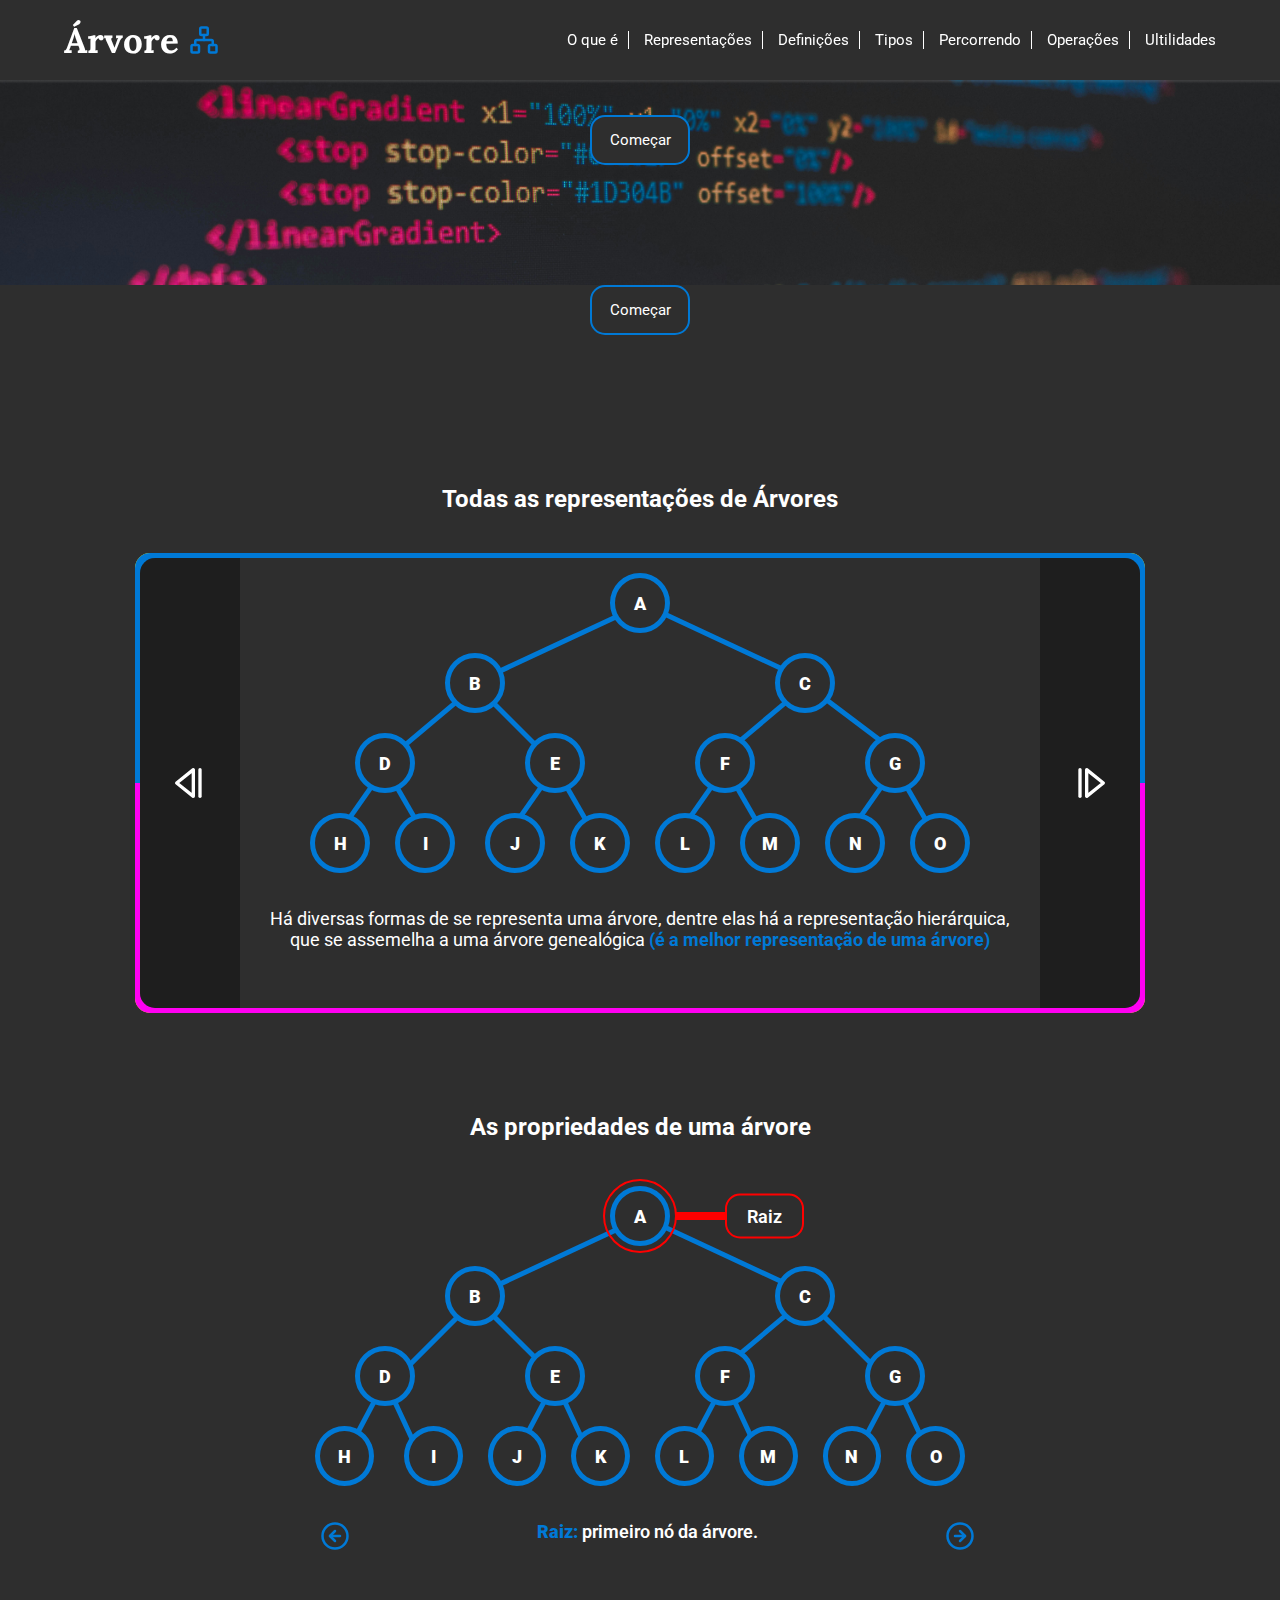
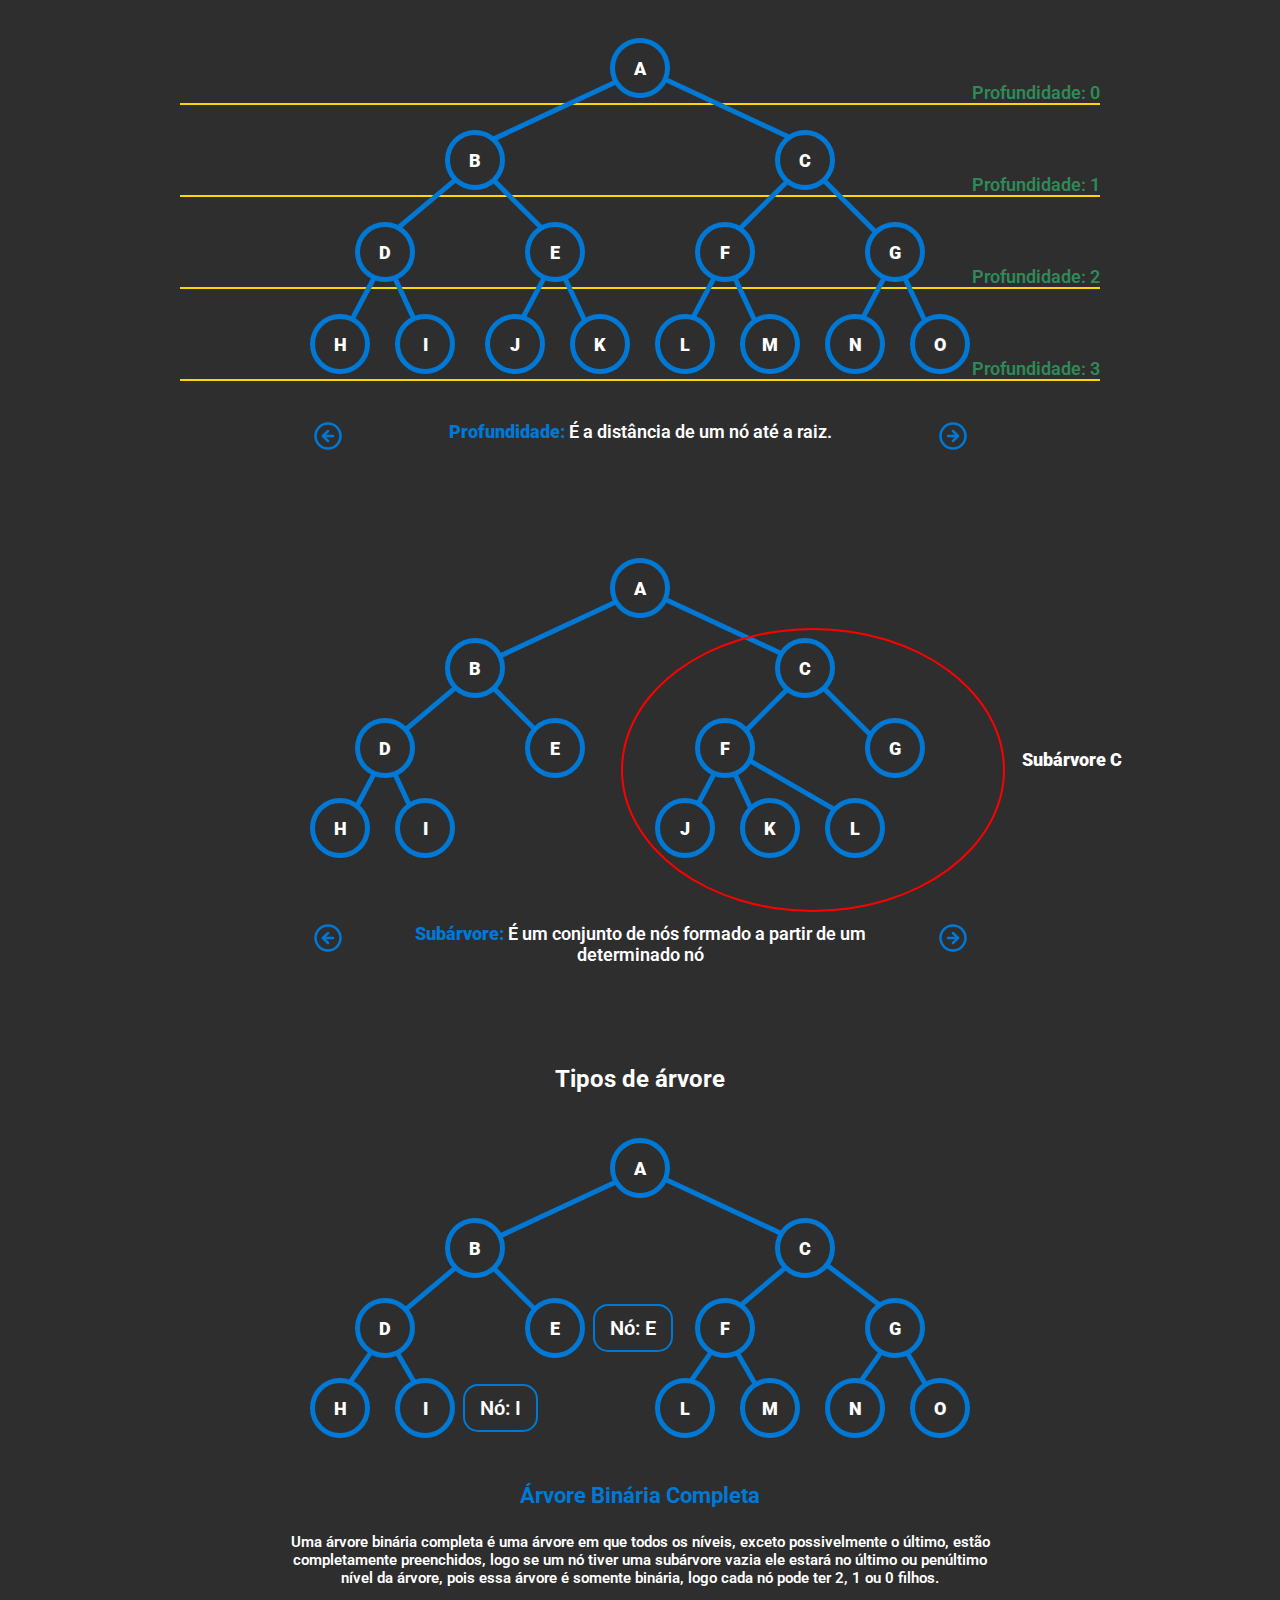
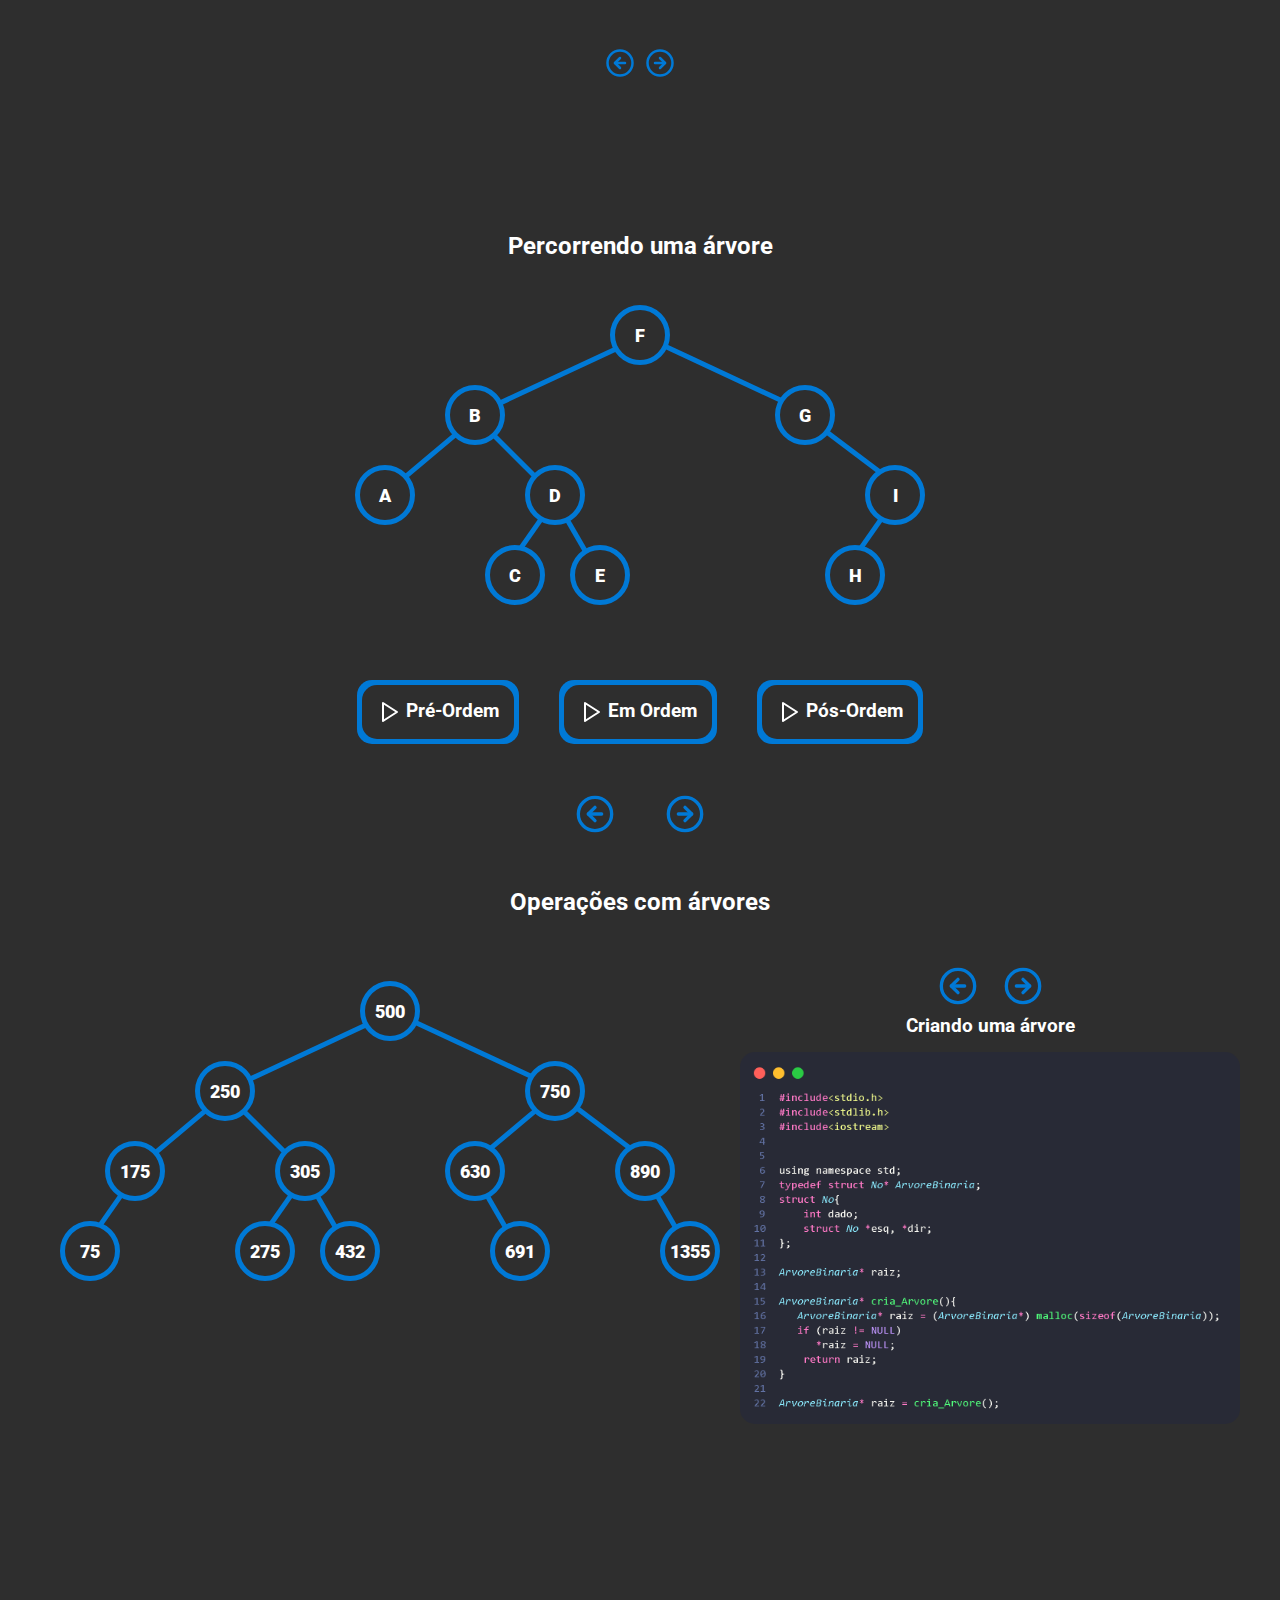
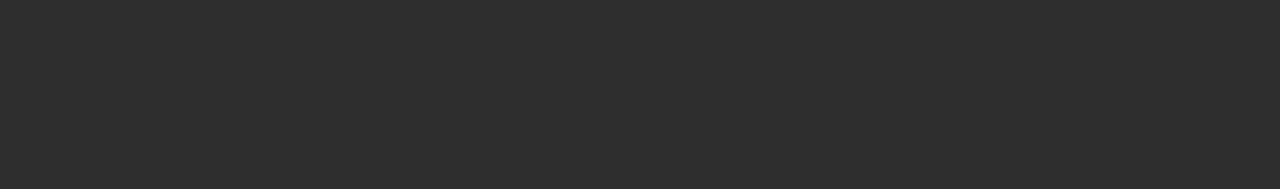
==== commit e9acfe8b: "VS6" ====
--- a/Index.html
+++ b/Index.html
@@ -1831,26 +1831,75 @@
                     </div>
                 </div>
                 <div class="container-codigo-operacoes">
+                    <div class="container-opt-code">
+                            
+                        <div class="optCode"><svg xmlns="http://www.w3.org/2000/svg" width="40" height="40" viewBox="0 0 24 24" fill="none" stroke="currentColor" stroke-width="2" stroke-linecap="round" stroke-linejoin="round" class="lucide lucide-circle-arrow-left"><circle cx="12" cy="12" r="10"></circle><path d="M16 12H8"></path><path d="m12 8-4 4 4 4"></path></svg></div>
+    
+    
+                        <div class="optCode"><svg xmlns="http://www.w3.org/2000/svg" width="40" height="40" viewBox="0 0 24 24" fill="none" stroke="currentColor" stroke-width="2" stroke-linecap="round" stroke-linejoin="round" class="lucide lucide-circle-arrow-right"><circle cx="12" cy="12" r="10"></circle><path d="M8 12h8"></path><path d="m12 16 4-4-4-4"></path></svg>
+                        </div>
+                    </div>
                     <div class="carrocelCode">
-                        <div class="code" id="code1">
-                            <h3>Adicionando nós em uma árvore</h3>
-                            <p></p>
-                            <p></p>
-                            <p></p>
-                        </div>
                         <div class="code">
-                            <h3>Removendo nós em uma árvore</h3>
-                            <p></p>
-                            <p></p>
-                            <p></p>
-                        </div>
-                    </div>
+                            <h3>Criando uma árvore</h3>
+                            <img src="images/declaracao.png" alt="declaracao" class="img-code">
+                            
+                        </div>
+                        <div class="code">
+                            <h3>Adicionando elementos na árvore</h3>
+                            <img src="images/adicionando.png" alt="adicionando" class="img-code">
+                            <p class="desc-code">Para adicionarmos valores na árvore devemos seguir a regra de que:  valor menores que a raiz da árvore/subárvore atual deve ficar na esquerda e maiores a direita</p>
+                        </div>
+
+                        <div class="code">
+                            <h3>Removendo elementos de uma árvore</h3>
+                            <img src="images/remover.png" alt="remover" class="img-code">
+                        </div>
+
+                        <div class="code">
+                            <h3>Percorrendo uma árvore em PreOrdem</h3>
+                            <img src="images/preordem.png" alt="preodem" class="img-code">
+                        </div>
+
+                        <div class="code">
+                            <h3>Percorrendo uma árvore em ordem</h3>
+                            <img src="images/ordem.png" alt="Emordem" class="img-code">
+                        </div>
+
+                        <div class="code">
+                            <h3>Percorrendo uma árvore em pós-ordem</h3>
+                            <img src="images/posordem.png" alt="Posordem" class="img-code">
+                        </div>
+                    </div>
+                    
                 </div>
             </div>
         </div>
     </section>
 
     <script>
+
+        let optCodes = document.querySelectorAll('.optCode')
+        let optContCode = 0
+        optCodes[1].addEventListener('click', () => {
+            let containerCode = document.querySelector('.code')
+            optContCode = optContCode + 600
+
+            if(optContCode > 3000){
+                optContCode = 0
+            }
+            containerCode.style.marginLeft = `-${optContCode}px`
+        })
+
+        optCodes[0].addEventListener('click', () => {
+            let containerCode = document.querySelector('.code')
+            optContCode = optContCode - 1000
+
+            if(optContCode < 0){
+                optContCode = 3000
+            }
+            containerCode.style.marginLeft = `-${optContCode}px`
+        })
 
         function verificaOpt(){
             
--- a/styles.css
+++ b/styles.css
@@ -1515,24 +1515,46 @@
 
 .container-codigo-operacoes{
     width: 500px;
+    display: flex;
+    flex-direction: column;
     overflow: hidden;
+    gap: 5px;
 }
 
 .carrocelCode{
     display: flex;
     flex-direction: row;
-    width: 1000px;
+    gap: 100px;
+    width: 3600px;
 }
 
 .code{
     display: flex;
     width: 500px;
     flex-direction: column;
-    justify-content: center;
     align-items: center;
     transition: 1s all;
 }
 
-#code1{
-    margin-left: -500px;
+.container-opt-code{
+    display: flex;
+    width: 100%;
+    justify-content: center;
+    flex-direction: row;
+    gap: 25px;
+}
+
+.container-opt-code svg{
+    color: var(--principal);
+}
+
+.img-code{
+    margin-top: 15px;
+    width: 100%;
+    border-radius: 15px;
+}
+
+.desc-code{
+    margin-top: 15px;
+    text-align: center;
 }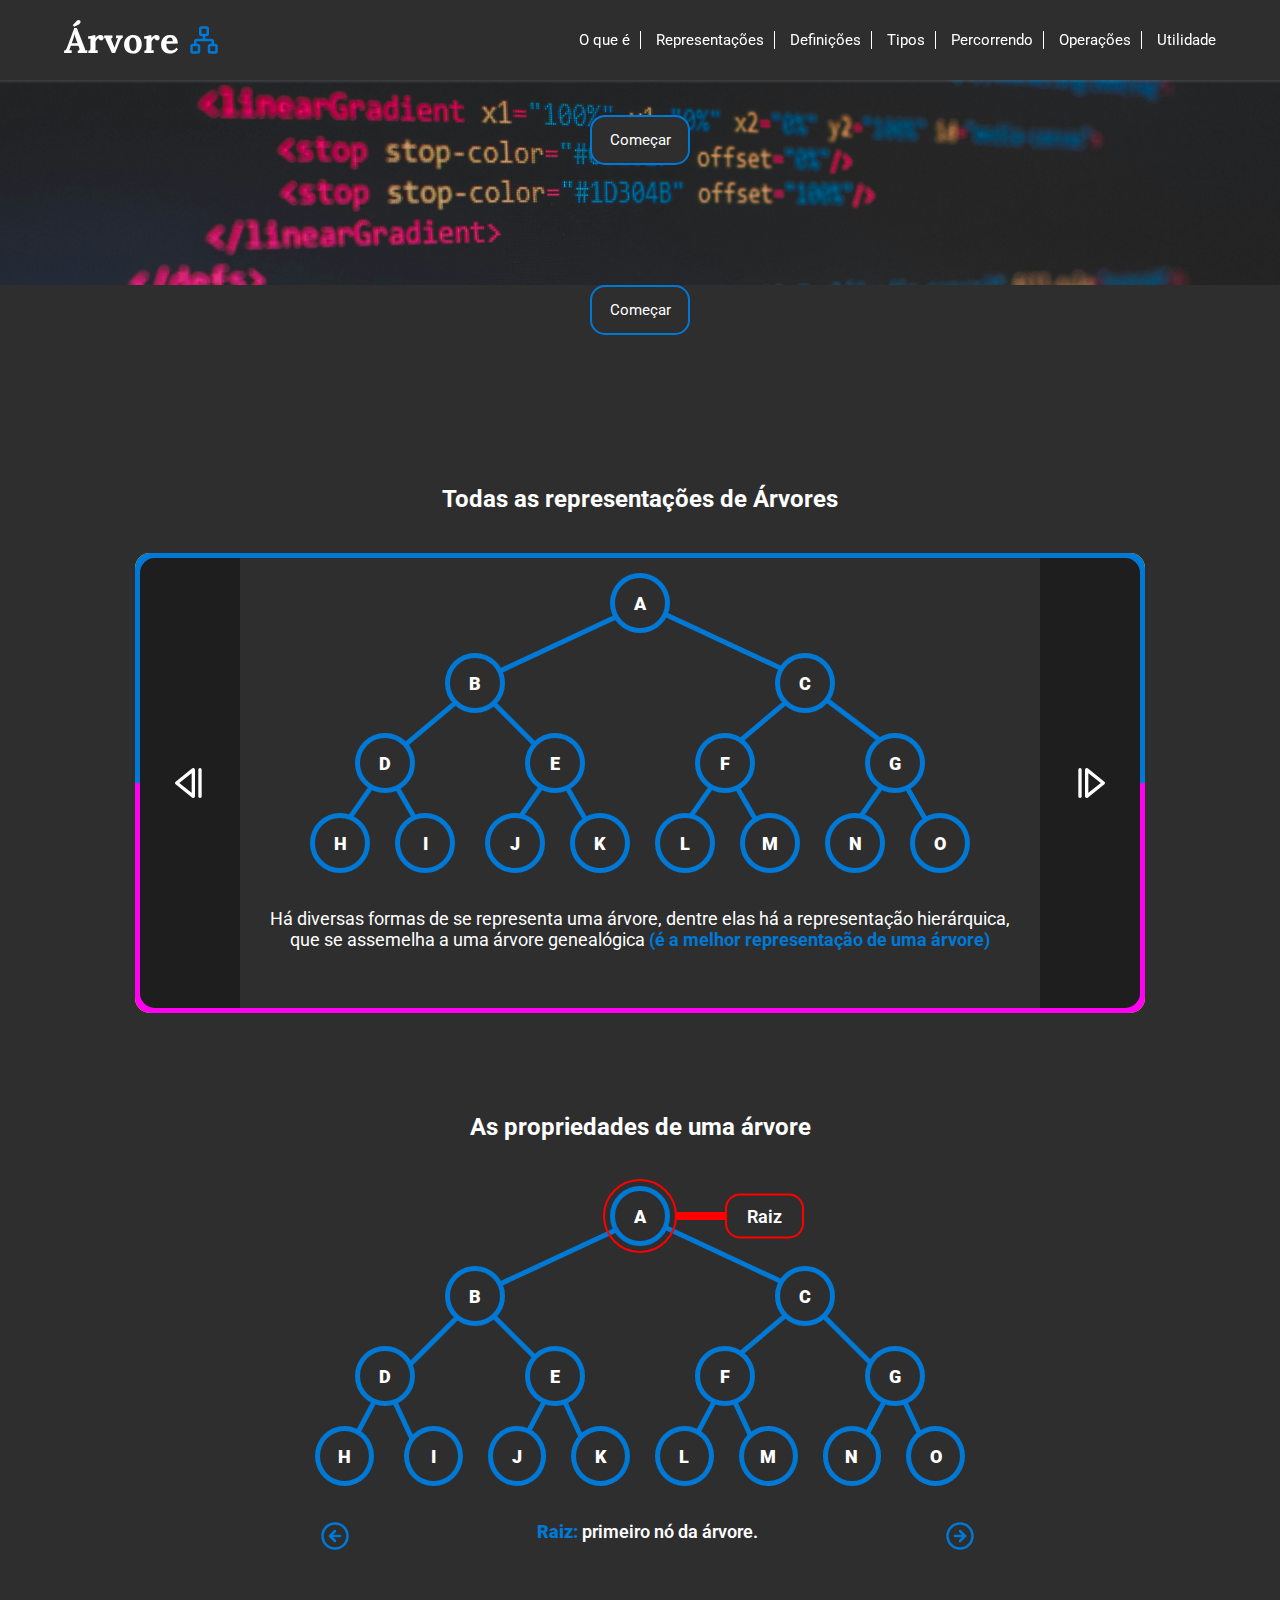
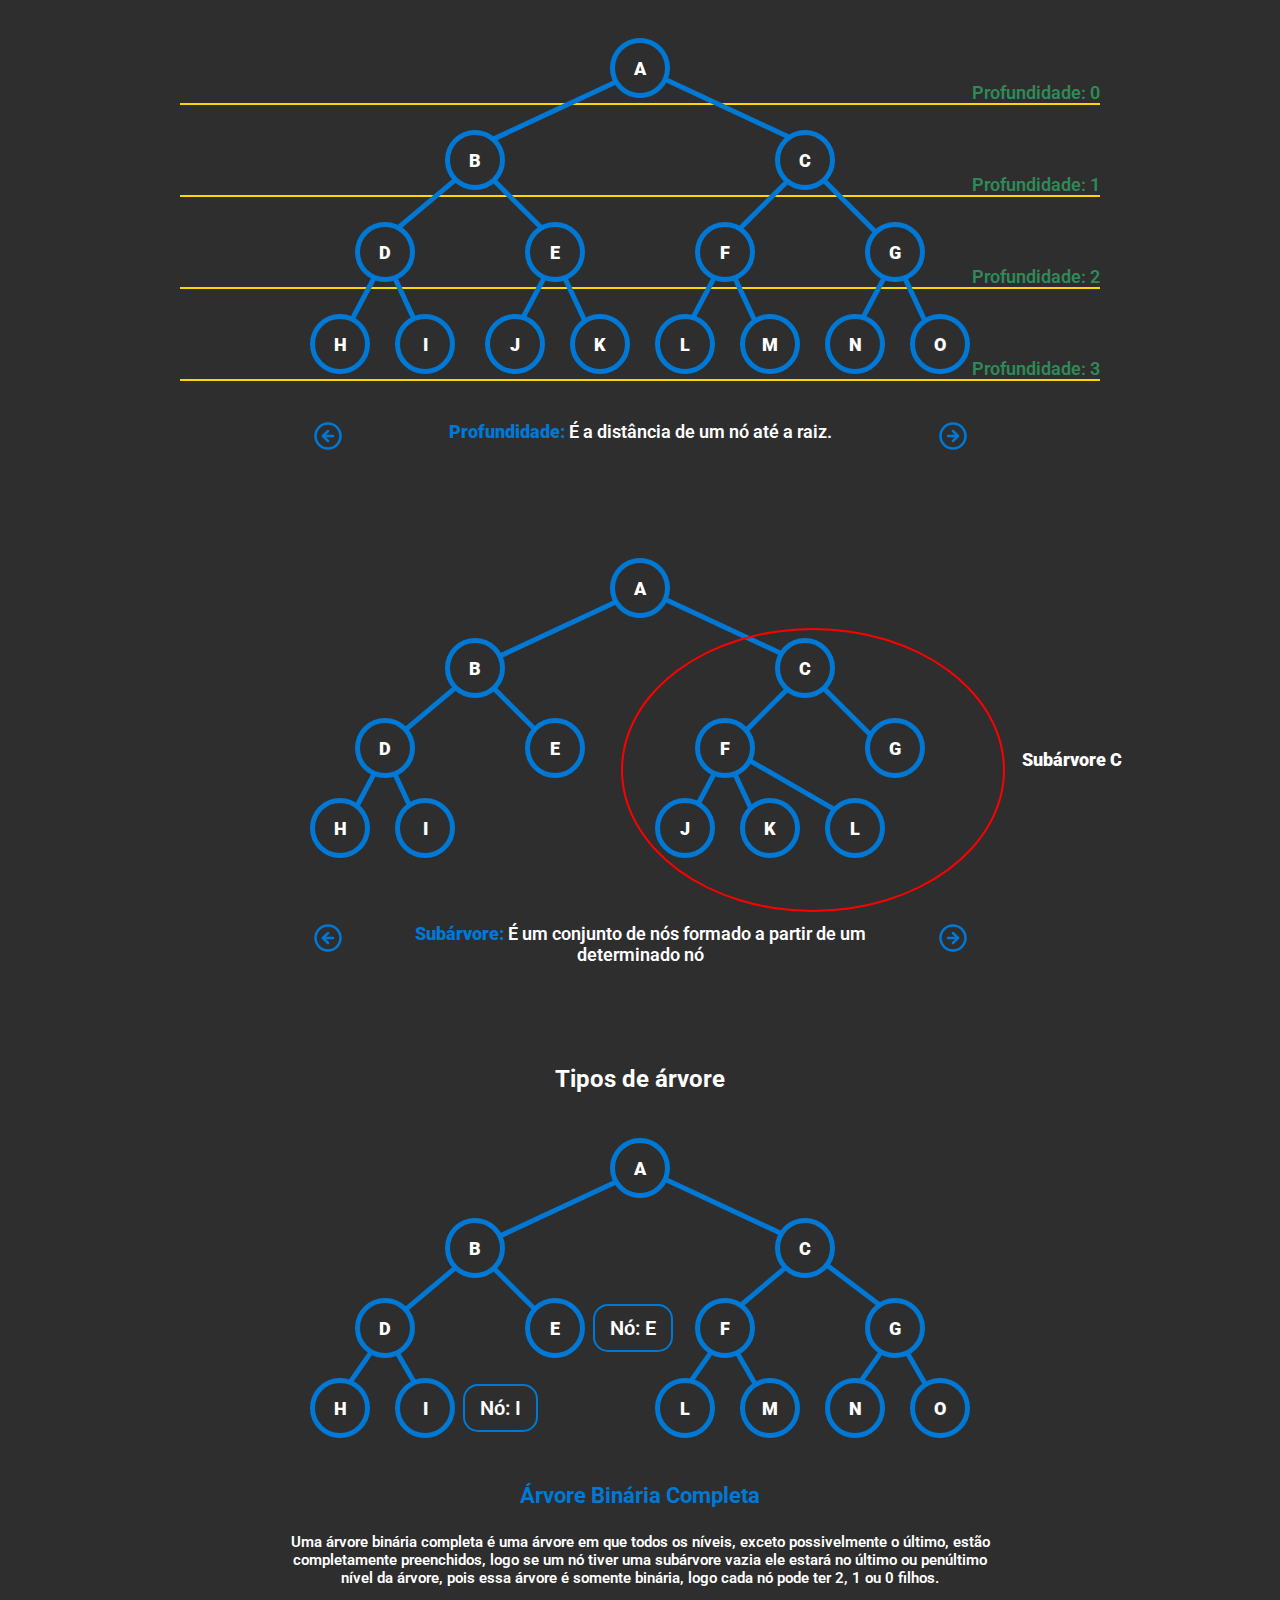
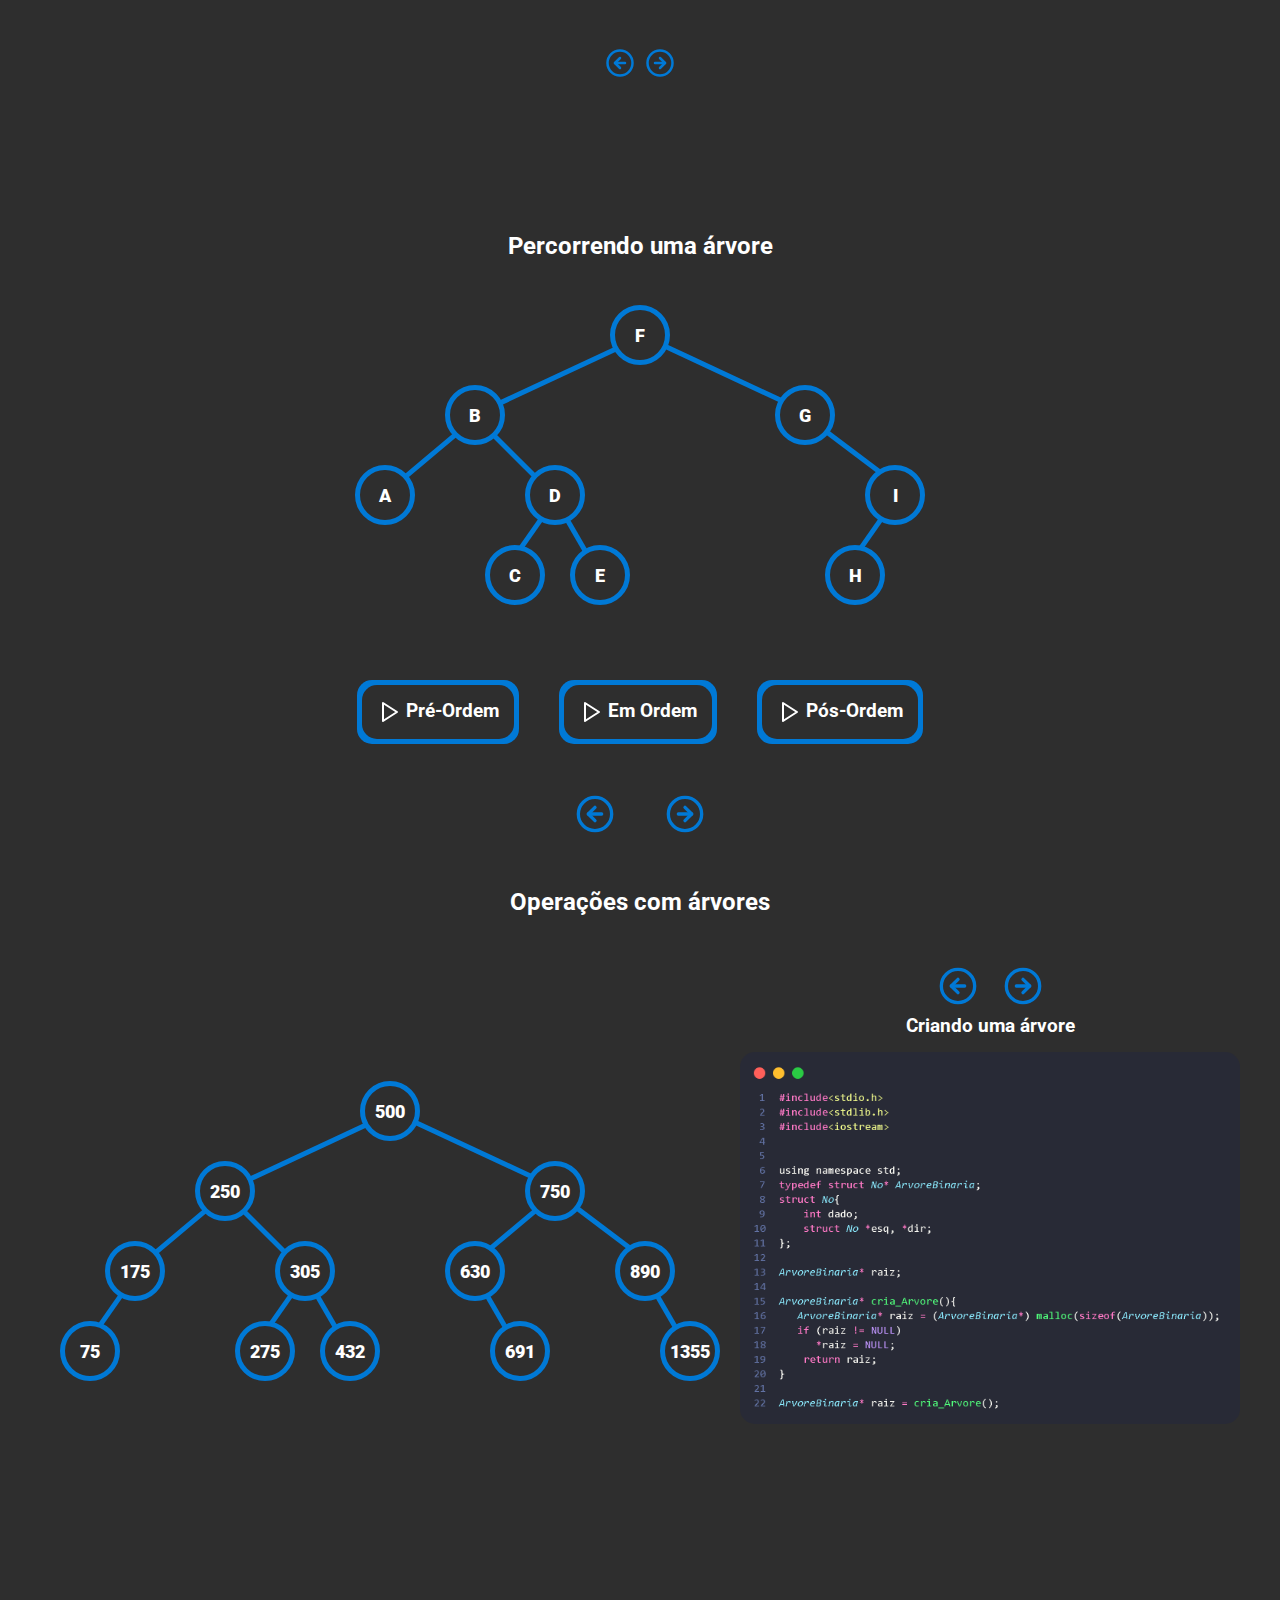
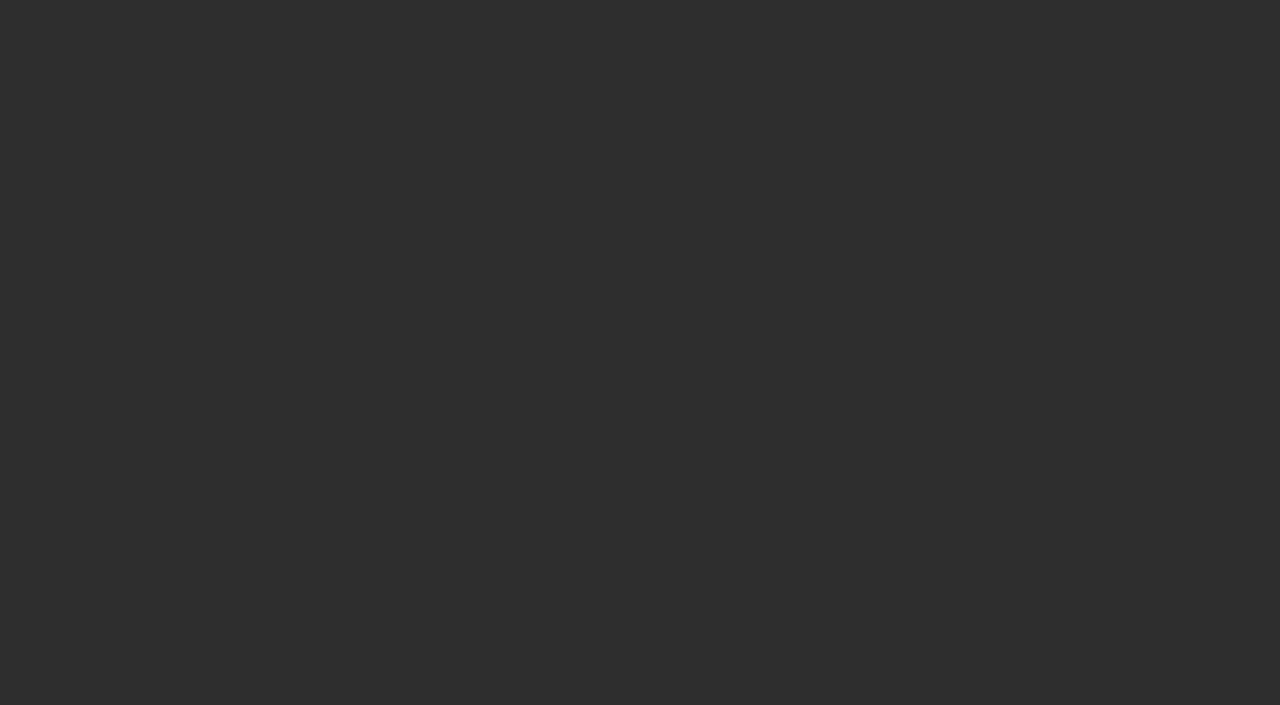
==== commit 30559e11: "VS7" ====
--- a/Index.html
+++ b/Index.html
@@ -27,7 +27,7 @@
                         <li class="menu-opt tipos">Tipos</li>
                         <li class="menu-opt percorrendo">Percorrendo</li>
                         <li class="menu-opt operacoes">Operações</li>
-                        <li class="menu-opt utilidades">Ultilidades</li>
+                        <li class="menu-opt utilidades">Utilidade</li>
                     </ul>
                 </nav>
             </div>
@@ -1854,6 +1854,7 @@
                         <div class="code">
                             <h3>Removendo elementos de uma árvore</h3>
                             <img src="images/remover.png" alt="remover" class="img-code">
+                            <p class="desc-code">O "return" será para a raiz ou seja: "raiz = remover(No *raiz, dado")</p>
                         </div>
 
                         <div class="code">
@@ -1869,6 +1870,16 @@
                         <div class="code">
                             <h3>Percorrendo uma árvore em pós-ordem</h3>
                             <img src="images/posordem.png" alt="Posordem" class="img-code">
+                        </div>
+
+                        <div class="code">
+                            <h3>Buscando dados na árvore</h3>
+                            <img src="images/busca.png" alt="busca" class="img-code">
+                        </div>
+
+                        <div class="code">
+                            <h3>Liberando nós ou a árvore inteira</h3>
+                            <img src="images/liberar.png" alt="busca" class="img-code">
                         </div>
                     </div>
                     
@@ -1877,7 +1888,121 @@
         </div>
     </section>
 
+    <section class="section" id="utilidades">
+            <div class="container-title-utilidades">
+                <h2></h2>
+            </div>
+            <div class="container-all-utilidades">
+                <div class="container-content-utilidades">
+                    <div class="container-cards-utilidades">
+                        <div class="card-utilidades">
+                            <div class="card-utilidades-background"></div>
+                            
+                            <div class="container-content-card">
+                                <div class="container-img bancodedados">
+                                    <svg xmlns="http://www.w3.org/2000/svg" width="50" height="50" viewBox="0 0 24 24" fill="none" stroke="currentColor" stroke-width="2" stroke-linecap="round" stroke-linejoin="round" class="lucide lucide-database"><ellipse cx="12" cy="5" rx="9" ry="3"/><path d="M3 5V19A9 3 0 0 0 21 19V5"/><path d="M3 12A9 3 0 0 0 21 12"/></svg>
+                                </div>
+
+                                <div class="card-utilidades-content">
+                                    <p><strong>Bancos de Dados:</strong> Utilizadas em índices de bancos de dados para acelerar operações de busca, inserção e remoção.</p>
+                                </div>
+
+                            </div>
+
+                        </div>
+
+                        <div class="card-utilidades">
+                            <div class="card-utilidades-background"></div>
+                            
+                            <div class="container-content-card">
+                                <div class="container-img bancodedados">
+                                   <img src="images/compiladores.svg" alt="" class="compilador">
+                                </div>
+
+                                <div class="card-utilidades-content">
+                                    <p><strong>Compiladores:</strong> Para armazenar tabelas de símbolos, onde identificadores são armazenados e rapidamente recuperados.</p>
+                                </div>
+
+                            </div>
+
+                        </div>
+
+                        <div class="card-utilidades">
+                            <div class="card-utilidades-background"></div>
+                            
+                            <div class="container-content-card">
+                                <div class="container-img bancodedados">
+                                    <svg xmlns="http://www.w3.org/2000/svg" width="50" height="50" viewBox="0 0 24 24" fill="none" stroke="currentColor" stroke-width="2" stroke-linecap="round" stroke-linejoin="round" class="lucide lucide-bot"><path d="M12 8V4H8"/><rect width="16" height="12" x="4" y="8" rx="2"/><path d="M2 14h2"/><path d="M20 14h2"/><path d="M15 13v2"/><path d="M9 13v2"/></svg>
+                                </div>
+
+                                <div class="card-utilidades-content">
+                                    <p><strong>Inteligência Artificial:</strong> Usada em algoritmos de aprendizado de máquina para classificação e regressão.</p>
+                                </div>
+
+                            </div>
+
+                        </div>
+                        <div class="card-utilidades">
+                            <div class="card-utilidades-background"></div>
+                            
+                            <div class="container-content-card">
+                                <div class="container-img bancodedados">
+                                    <svg xmlns="http://www.w3.org/2000/svg" width="50" height="50" viewBox="0 0 24 24" fill="none" stroke="currentColor" stroke-width="2" stroke-linecap="round" stroke-linejoin="round" class="lucide lucide-wrench"><path d="M14.7 6.3a1 1 0 0 0 0 1.4l1.6 1.6a1 1 0 0 0 1.4 0l3.77-3.77a6 6 0 0 1-7.94 7.94l-6.91 6.91a2.12 2.12 0 0 1-3-3l6.91-6.91a6 6 0 0 1 7.94-7.94l-3.76 3.76z"/></svg>
+                                </div>
+
+                                <div class="card-utilidades-content">
+                                    <p class="pAlterado"><strong>Sistemas de Suporte à Decisão:</strong> Para modelar decisões e seus possíveis resultados, benefícios e probabilidades.</p>
+                                </div>
+
+                            </div>
+
+                        </div>
+                        <div class="card-utilidades">
+                            <div class="card-utilidades-background"></div>
+                            
+                            <div class="container-content-card">
+                                <div class="container-img bancodedados">
+                                    <svg xmlns="http://www.w3.org/2000/svg" width="50" height="50" viewBox="0 0 24 24" fill="none" stroke="currentColor" stroke-width="2" stroke-linecap="round" stroke-linejoin="round" class="lucide lucide-image"><rect width="18" height="18" x="3" y="3" rx="2" ry="2"/><circle cx="9" cy="9" r="2"/><path d="m21 15-3.086-3.086a2 2 0 0 0-2.828 0L6 21"/></svg>
+                                </div>
+
+                                <div class="card-utilidades-content">
+                                    <p><strong>Processamento de Imagens:</strong> Para manipular e consultar regiões de uma imagem, aqui a árvore QuadTree é a melhor opção</p>
+                                </div>
+
+                            </div>
+
+                        </div>
+                        <div class="card-utilidades">
+                            <div class="card-utilidades-background"></div>
+                            
+                            <div class="container-content-card">
+                                <div class="container-img bancodedados">
+                                    <svg xmlns="http://www.w3.org/2000/svg" width="50" height="50" viewBox="0 0 24 24" fill="none" stroke="currentColor" stroke-width="2" stroke-linecap="round" stroke-linejoin="round" class="lucide lucide-folder-tree"><path d="M20 10a1 1 0 0 0 1-1V6a1 1 0 0 0-1-1h-2.5a1 1 0 0 1-.8-.4l-.9-1.2A1 1 0 0 0 15 3h-2a1 1 0 0 0-1 1v5a1 1 0 0 0 1 1Z"/><path d="M20 21a1 1 0 0 0 1-1v-3a1 1 0 0 0-1-1h-2.9a1 1 0 0 1-.88-.55l-.42-.85a1 1 0 0 0-.92-.6H13a1 1 0 0 0-1 1v5a1 1 0 0 0 1 1Z"/><path d="M3 5a2 2 0 0 0 2 2h3"/><path d="M3 3v13a2 2 0 0 0 2 2h3"/></svg>
+                                </div>
+
+                                <div class="card-utilidades-content">
+                                    <p><strong>Sistemas de Arquivos:</strong> Representa a hierarquia de pastas e arquivos em um sistema operacional.</p>
+                                </div>
+
+                            </div>
+
+                        </div>
+                        
+                    </div>
+                </div>
+            </div>
+    </section>
+
     <script>
+
+        let cardUtilidades = document.querySelectorAll('.card-utilidades')
+
+        cardUtilidades.forEach((card, index) => {
+            setTimeout(() => {
+                console.log(card)
+                card.classList.add('card-utilidades-active')
+            }, index * 800)
+        })
 
         let optCodes = document.querySelectorAll('.optCode')
         let optContCode = 0
@@ -1885,7 +2010,7 @@
             let containerCode = document.querySelector('.code')
             optContCode = optContCode + 600
 
-            if(optContCode > 3000){
+            if(optContCode > 4200){
                 optContCode = 0
             }
             containerCode.style.marginLeft = `-${optContCode}px`
@@ -1893,10 +2018,10 @@
 
         optCodes[0].addEventListener('click', () => {
             let containerCode = document.querySelector('.code')
-            optContCode = optContCode - 1000
+            optContCode = optContCode - 600
 
             if(optContCode < 0){
-                optContCode = 3000
+                optContCode = 4200
             }
             containerCode.style.marginLeft = `-${optContCode}px`
         })
@@ -2139,7 +2264,7 @@
                 setTimeout(() => {
                     let bordercolumn = document.getElementById('border-column1')
                     bordercolumn.classList.add('border-column-animation')
-                }, 2200)
+                }, 1200)
                 
                 
             } else if(!destaqueArray[1]){
--- a/styles.css
+++ b/styles.css
@@ -987,7 +987,7 @@
 }
 
 .border-column-animation{
-    animation: borderColumnAnimation 3s forwards linear;
+    animation: borderColumnAnimation 2s forwards linear;
 }
 
 
@@ -1001,7 +1001,7 @@
     opacity: 1;
     background-color: var(--realce);
     top: 50%;
-    animation: tracoAnimationBorder 2s forwards ease-in-out;
+    animation: tracoAnimationBorder 1s forwards ease-in-out;
 }
 
 
@@ -1509,6 +1509,7 @@
 }
 
 .container-arvore-operacoes{
+    margin-top: 100px;
     width: 700px;
     height: 100%;
 }
@@ -1525,7 +1526,7 @@
     display: flex;
     flex-direction: row;
     gap: 100px;
-    width: 3600px;
+    width: 4800px;
 }
 
 .code{
@@ -1542,6 +1543,7 @@
     justify-content: center;
     flex-direction: row;
     gap: 25px;
+    cursor: pointer;
 }
 
 .container-opt-code svg{
@@ -1557,4 +1559,95 @@
 .desc-code{
     margin-top: 15px;
     text-align: center;
+}
+
+.container-all-utilidades{
+    width: 100%;
+}
+
+.container-content-utilidades{
+    width: 80%;
+    margin: auto;
+    margin-top: 25px;
+    overflow: hidden;
+}
+
+.container-cards-utilidades{
+    display: flex;
+    flex-direction: row;
+    justify-content: space-around;
+    flex-wrap: wrap;
+    gap: 25px;
+}
+
+.card-utilidades{
+    position: relative;
+    width: 250px;
+    height: 200px;
+    border-radius: 20px;
+    padding: 3px;
+    overflow: hidden;
+    left: -100%;
+}
+
+.card-utilidades-active{
+    animation: cardAnimation 1s forwards;
+}
+
+@keyframes cardAnimation {
+    100%{
+        left: 0%;
+    }
+}
+
+
+.container-content-card{
+    display: flex;
+    flex-direction: column;
+    background-color: var(--main);
+    border-radius: 20px;
+    position: relative;
+    height: 100%;
+    padding-top: 0px;
+}
+.container-img{
+    display: flex;
+    justify-content: center;
+    align-items: center;
+    width: 100%;
+    height: 40%;
+}
+
+.card-utilidades-content{
+    margin-top: 5px;
+    height: 60%;
+}
+
+.card-utilidades-content p{
+    width: 90%;
+    margin: auto;
+    text-align: center;
+}
+
+.pAlterado{
+    width: 95%!important;
+}
+
+
+.card-utilidades-background{
+    position: absolute;
+    width: 200%;
+    height: 200%;
+    background: linear-gradient(to left, #0047ab 50%, #008080 50%);
+    top: -50%;
+    left: -50%;
+    animation: bcAnimation 3s linear infinite forwards
+}
+
+.bancodedados svg{
+    color: var(--principal);
+}
+
+.compilador{
+    width: 60px;
 }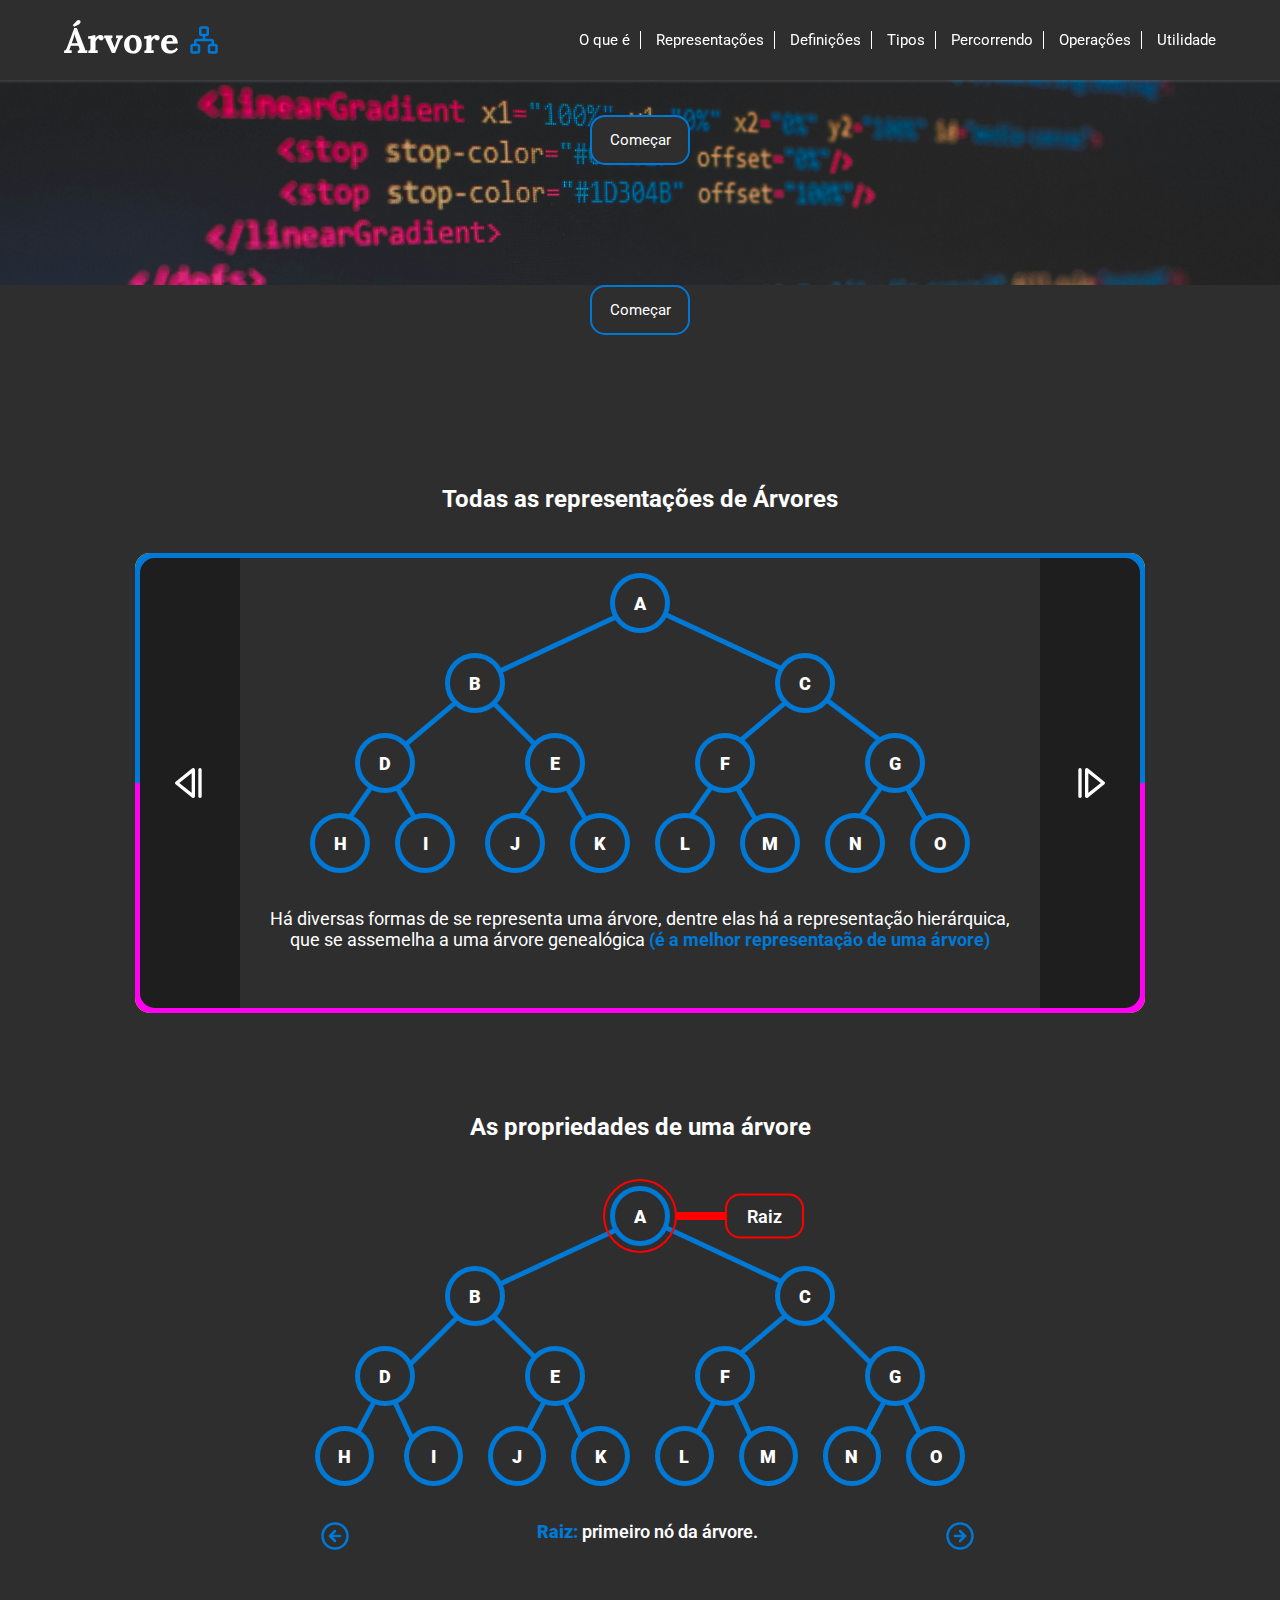
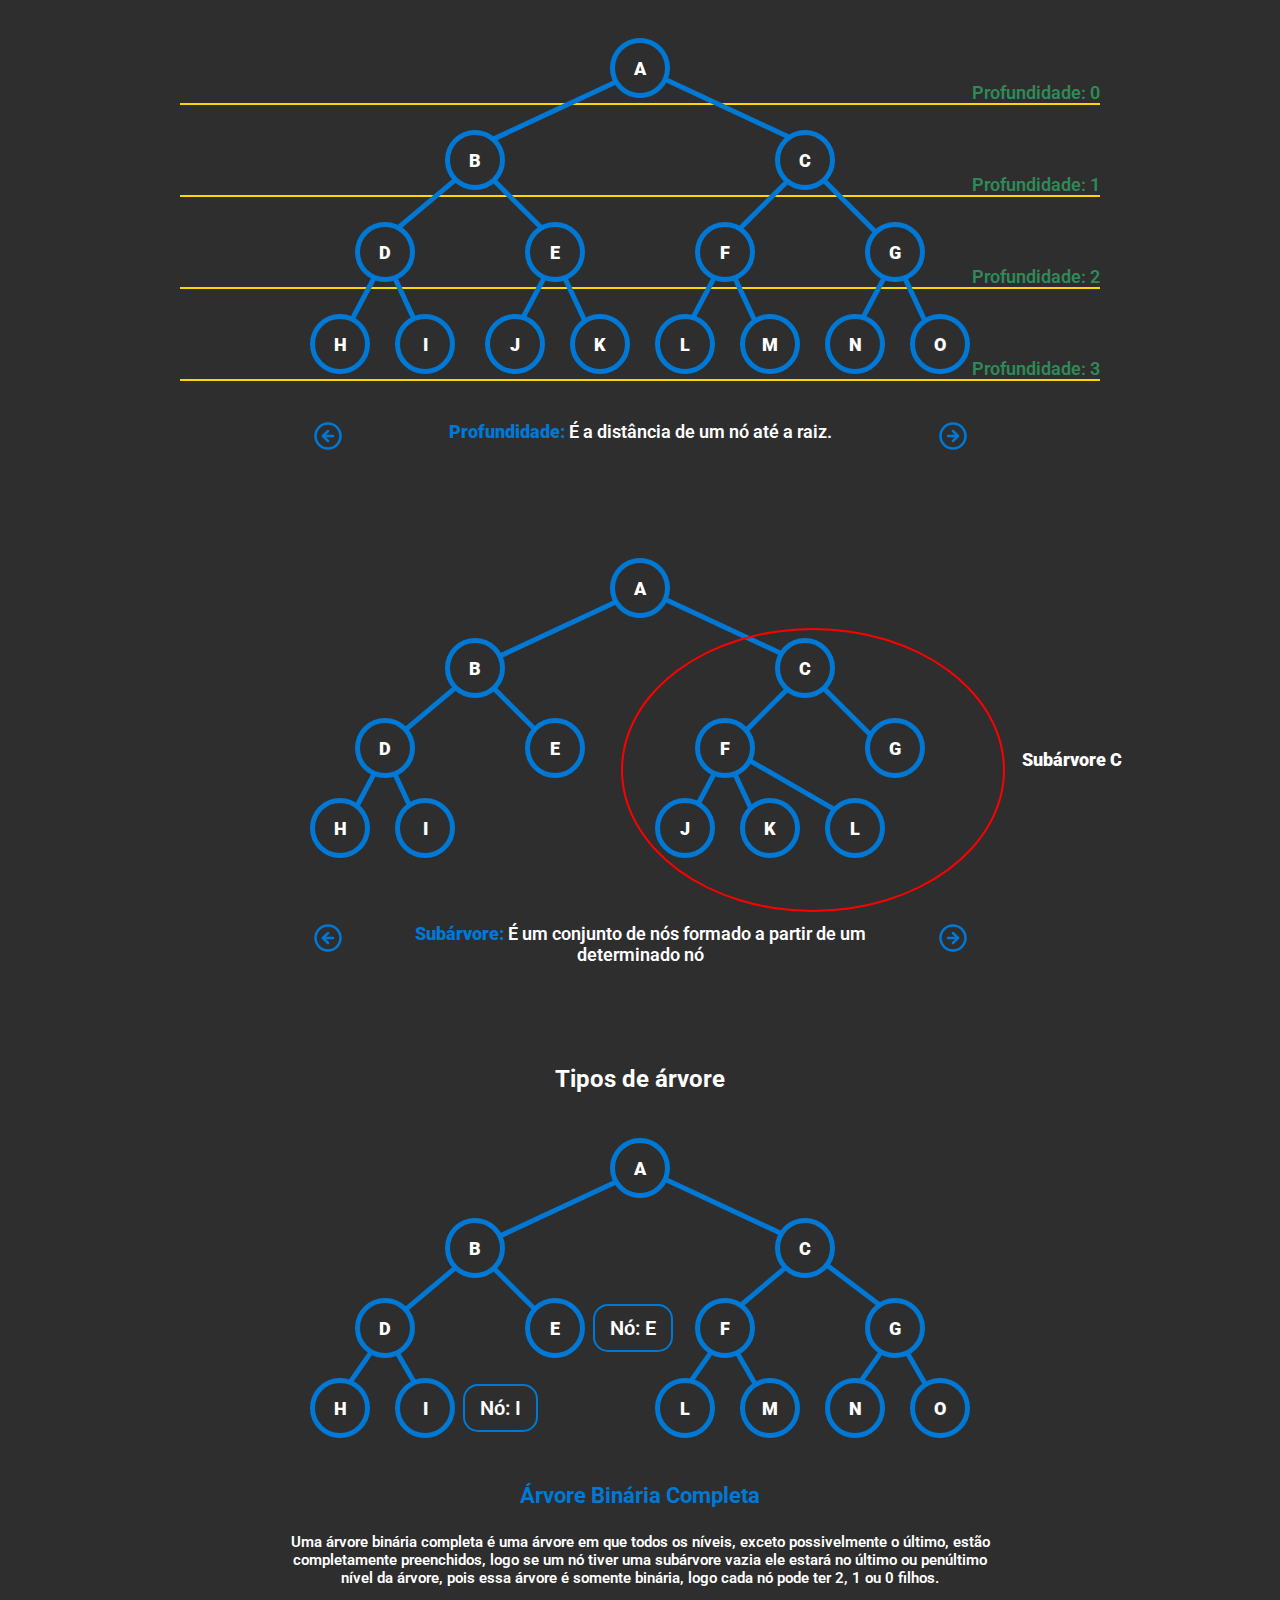
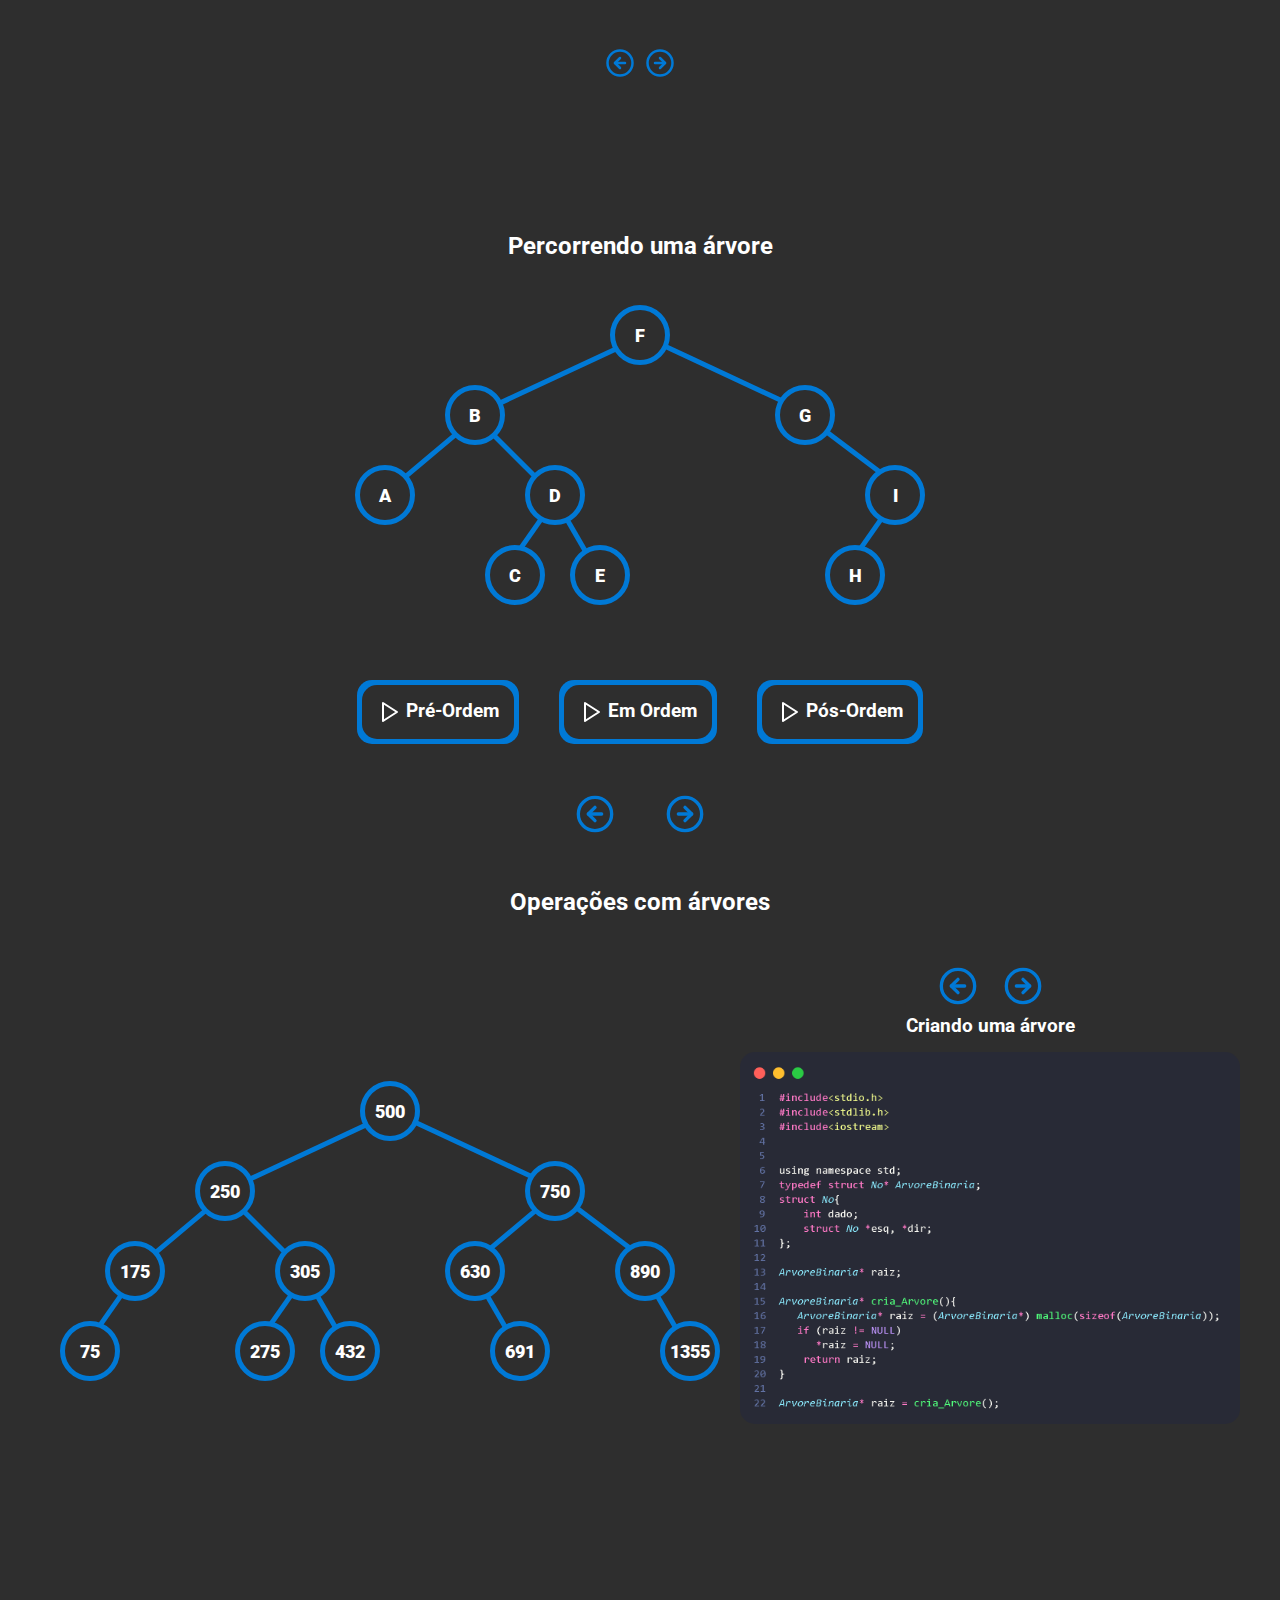
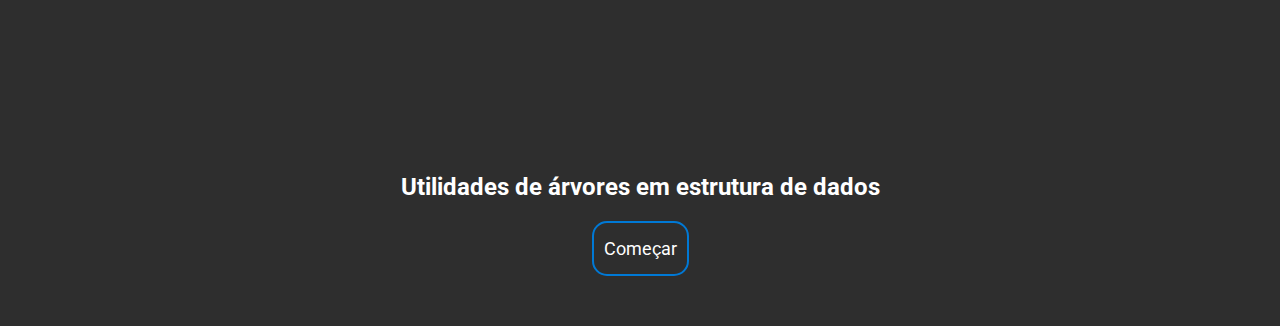
==== commit c9b932dc: "VS8" ====
--- a/Index.html
+++ b/Index.html
@@ -1890,9 +1890,13 @@
 
     <section class="section" id="utilidades">
             <div class="container-title-utilidades">
-                <h2></h2>
+                <h2>Utilidades de árvores em estrutura de dados</h2>
             </div>
             <div class="container-all-utilidades">
+                <div class="container-btn-utilidades">
+                    <button class="btn-utilidades">Começar</button>
+                </div>
+
                 <div class="container-content-utilidades">
                     <div class="container-cards-utilidades">
                         <div class="card-utilidades">
@@ -1995,13 +1999,19 @@
 
     <script>
 
-        let cardUtilidades = document.querySelectorAll('.card-utilidades')
-
-        cardUtilidades.forEach((card, index) => {
-            setTimeout(() => {
-                console.log(card)
-                card.classList.add('card-utilidades-active')
-            }, index * 800)
+        let btnUtilidades = document.querySelector('.btn-utilidades')
+
+        btnUtilidades.addEventListener('click', () => {
+            let containerBtn = document.querySelector('.container-btn-utilidades')
+            containerBtn.style.display = "none"
+            let containerUtilidades = document.querySelector('.container-content-utilidades')
+            containerUtilidades.style.display = 'block' 
+            let cardUtilidades = document.querySelectorAll('.card-utilidades')
+            cardUtilidades.forEach((card, index) => {
+                setTimeout(() => {
+                    card.classList.add('card-utilidades-active')
+                }, index * 800)
+            })
         })
 
         let optCodes = document.querySelectorAll('.optCode')
--- a/styles.css
+++ b/styles.css
@@ -1565,7 +1565,23 @@
     width: 100%;
 }
 
+.container-btn-utilidades{
+    display: flex;
+    justify-content: center;
+}
+
+.btn-utilidades{
+    padding: 15px 10px;
+    border-radius: 15px;
+    border: 2px solid var(--principal);
+    background-color: var(--main);
+    color: white;
+    font-size: 18px;
+    cursor: pointer;
+}
+
 .container-content-utilidades{
+    display: none;
     width: 80%;
     margin: auto;
     margin-top: 25px;
